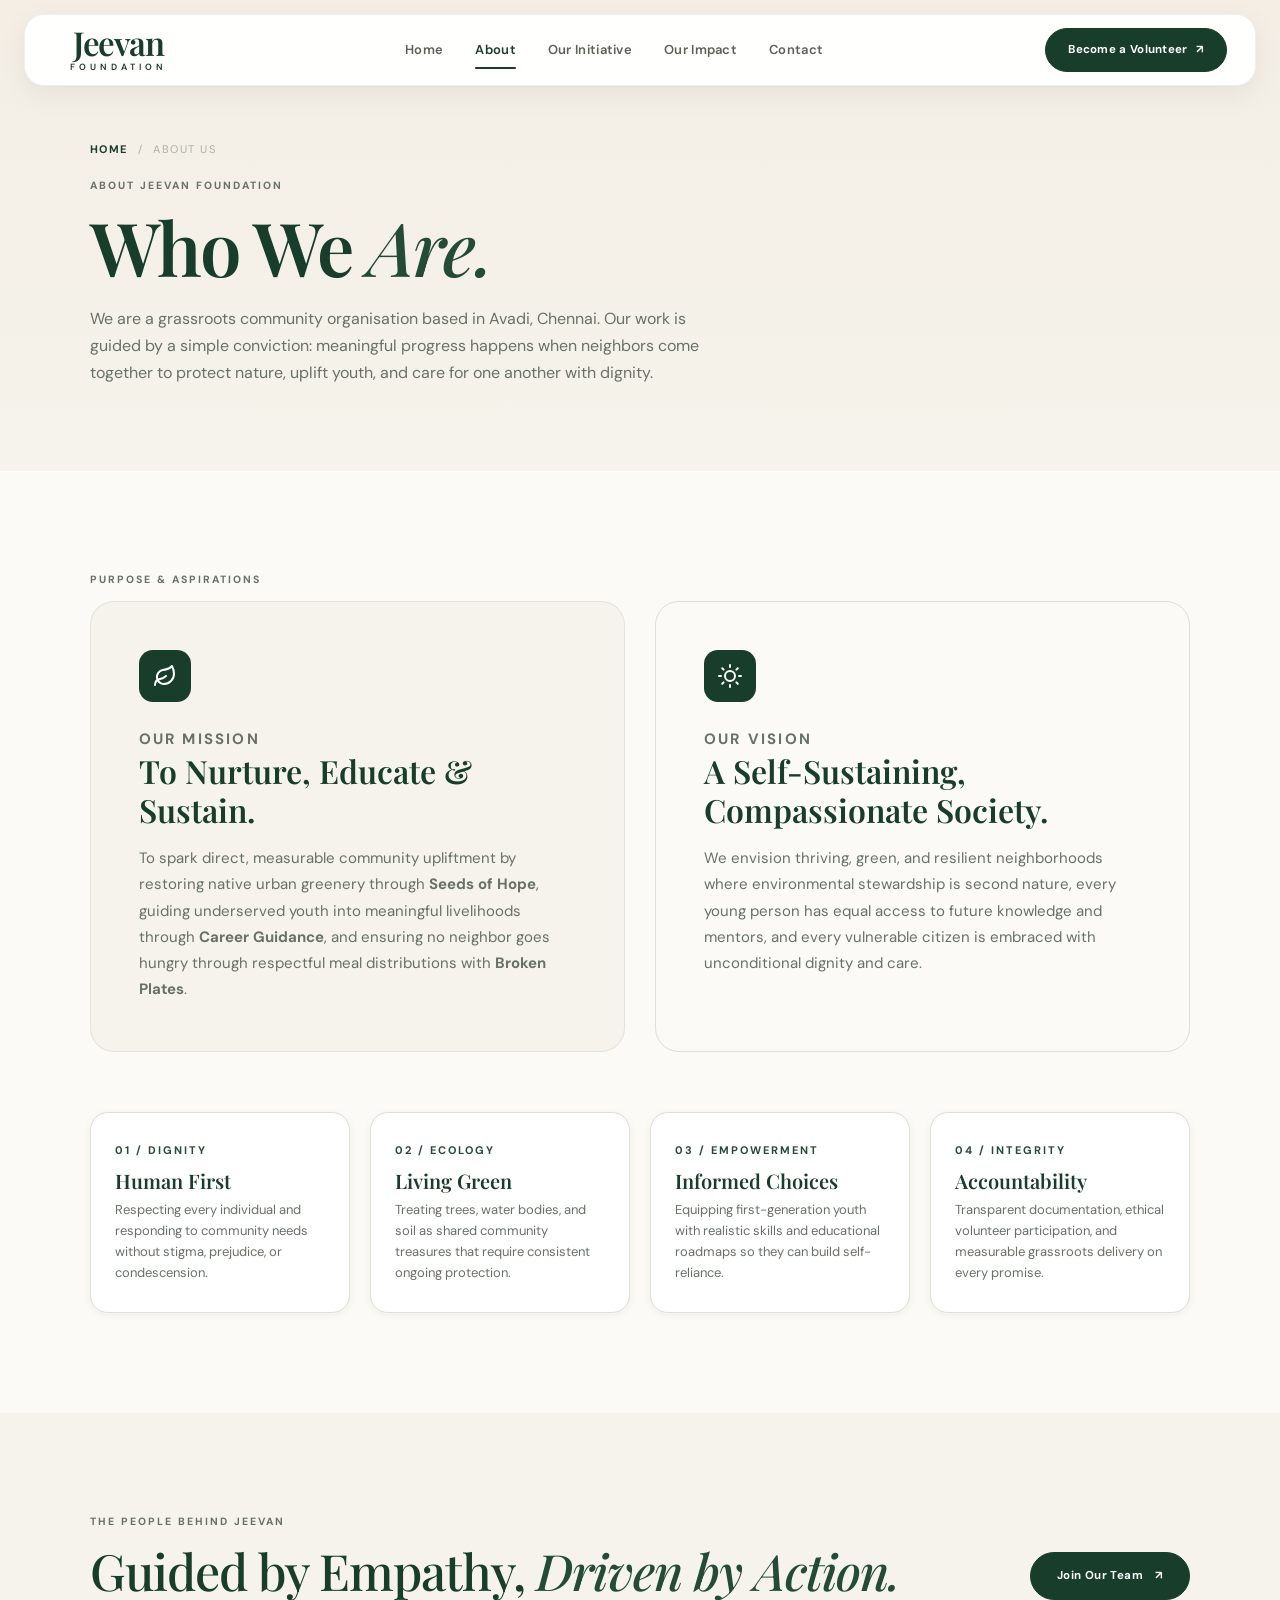
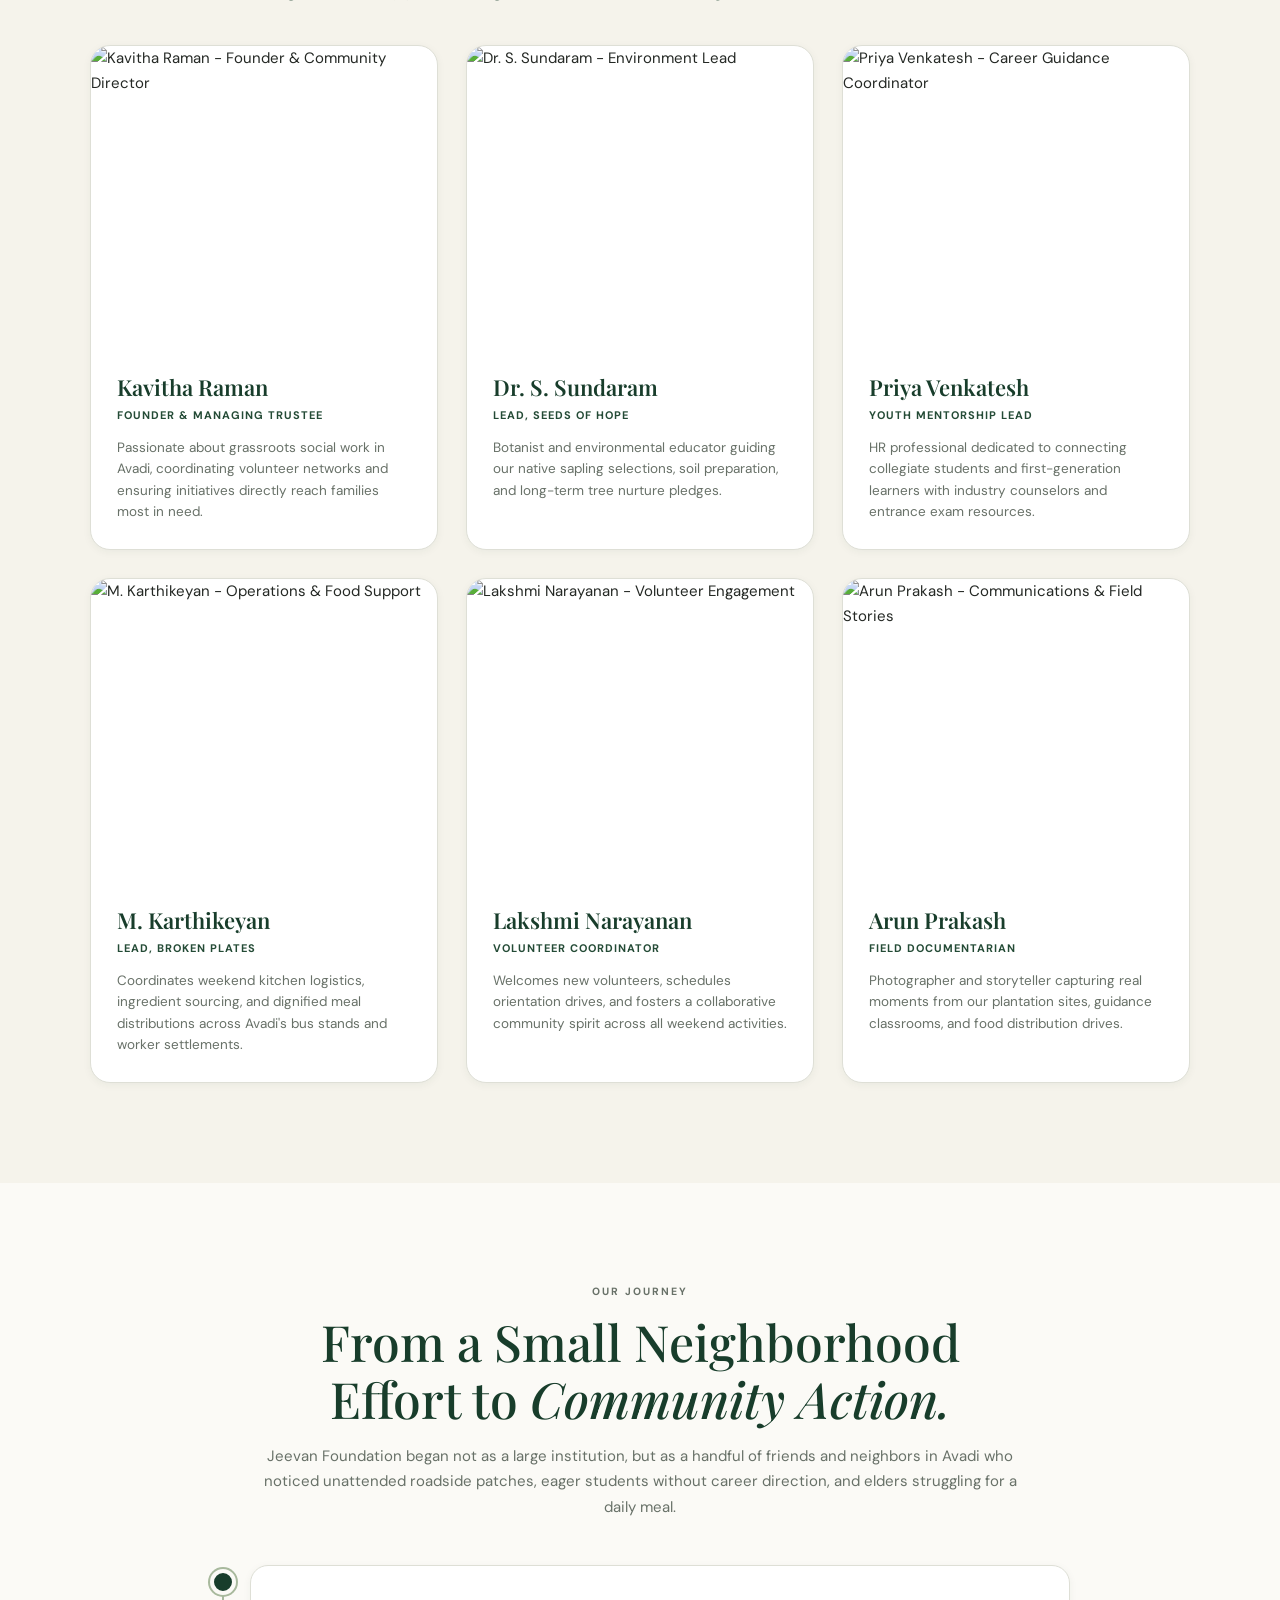
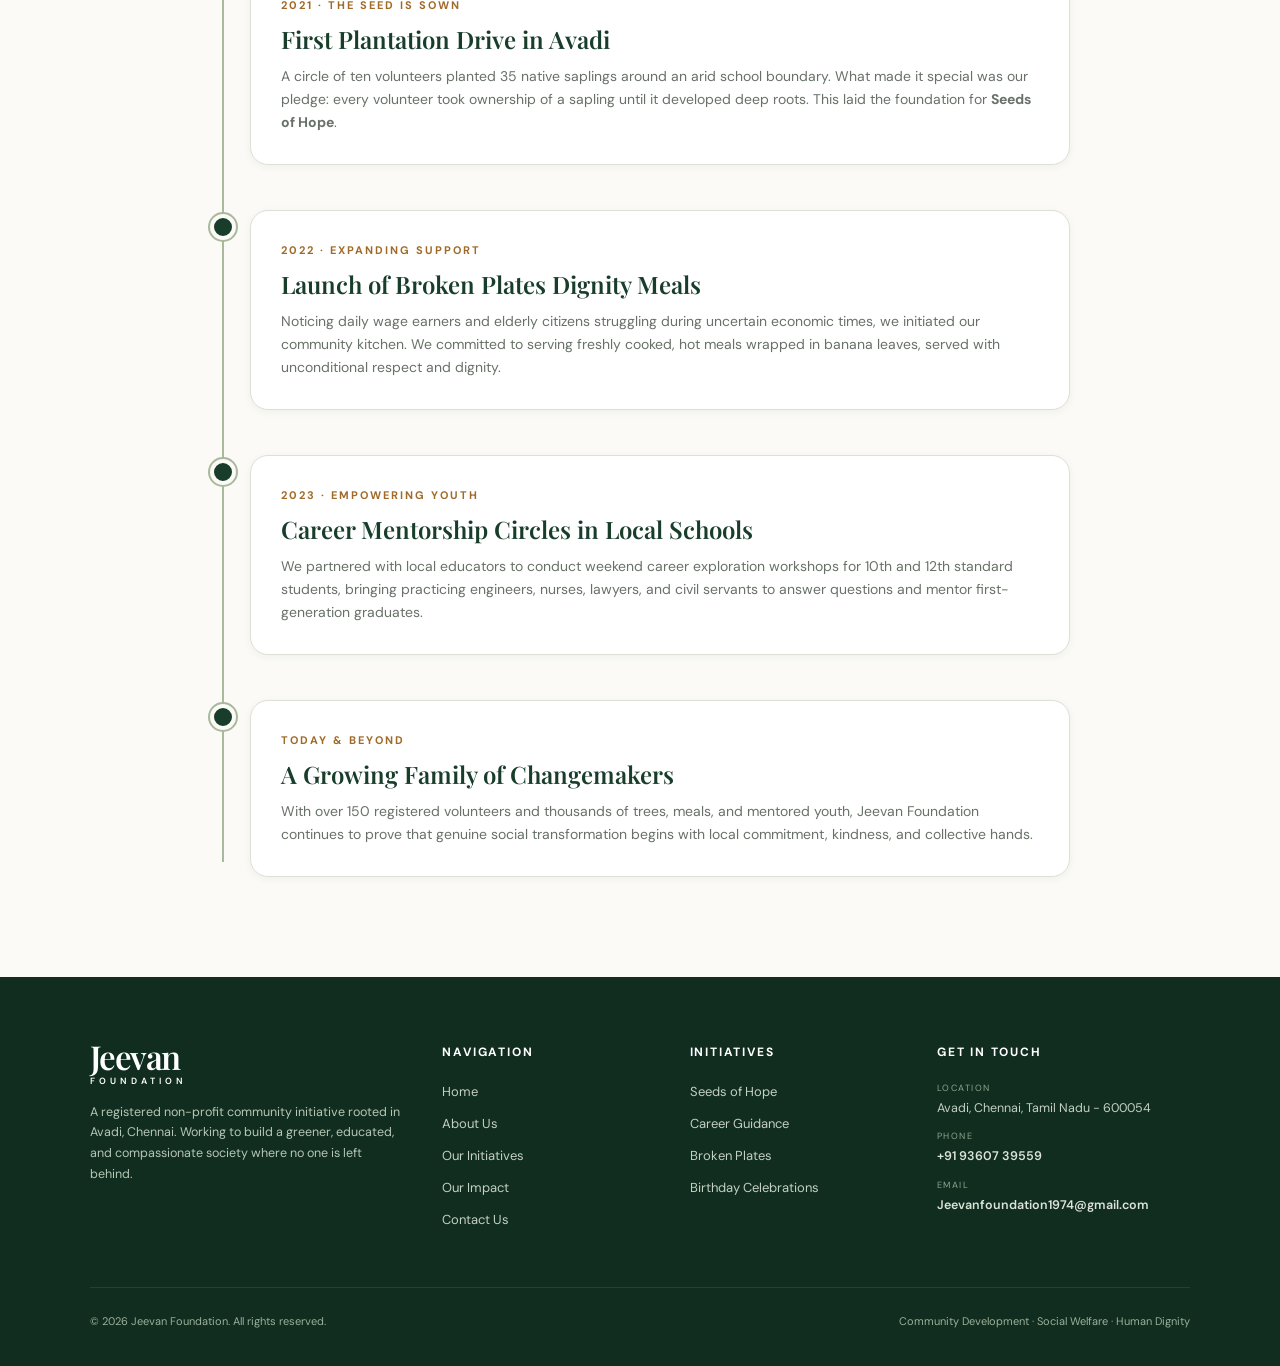
==== about.html @ bab0abaf "Initial COmmit" ====
<!DOCTYPE html>
<html lang="en">
<head>
  <meta charset="UTF-8">
  <meta name="viewport" content="width=device-width, initial-scale=1.0">
  <meta name="description" content="Learn about Jeevan Foundation's mission, team, and story of grassroots community service in Avadi, Chennai.">
  <title>Who We Are | About Jeevan Foundation</title>
  <link rel="preconnect" href="https://fonts.googleapis.com">
  <link rel="preconnect" href="https://fonts.gstatic.com" crossorigin>
  <link href="https://fonts.googleapis.com/css2?family=DM+Sans:wght@400;500;600;700&family=Playfair+Display:ital,wght@0,500;0,600;0,700;1,500;1,600&display=swap" rel="stylesheet">
  <link rel="stylesheet" href="./src/css/styles.css">
</head>
<body>

<!-- Global Floating Header -->
<header class="site-header">
  <a class="brand" href="index.html" aria-label="Jeevan Foundation home">
    <span class="brand-name">Jeevan</span>
    <span class="brand-sub">FOUNDATION</span>
  </a>
  <button class="menu-toggle" aria-label="Toggle navigation" aria-expanded="false">
    <svg class="hamburger-icon" width="22" height="22" viewBox="0 0 24 24" fill="none" stroke="currentColor" stroke-width="2" stroke-linecap="round" stroke-linejoin="round"><line x1="3" y1="12" x2="21" y2="12"></line><line x1="3" y1="6" x2="21" y2="6"></line><line x1="3" y1="18" x2="21" y2="18"></line></svg>
    <svg class="close-icon" width="22" height="22" viewBox="0 0 24 24" fill="none" stroke="currentColor" stroke-width="2" stroke-linecap="round" stroke-linejoin="round"><line x1="18" y1="6" x2="6" y2="18"></line><line x1="6" y1="6" x2="18" y2="18"></line></svg>
  </button>
  <nav class="main-nav">
    <a href="index.html">Home</a>
    <a class="active" href="about.html">About</a>
    <a href="service.html">Our Initiative</a>
    <a href="blog.html">Our Impact</a>
    <a href="contact.html">Contact</a>
  </nav>
  <a class="header-volunteer-btn" href="contact.html#volunteer">Become a Volunteer <span>↗</span></a>
</header>

<main>
  <!-- Section 1: Hero -->
  <section class="page-hero">
    <div class="page-hero-inner">
      <nav class="breadcrumbs" aria-label="Breadcrumb">
        <a href="index.html">Home</a>
        <span>/</span>
        <span>About Us</span>
      </nav>
      <div class="section-kicker">ABOUT JEEVAN FOUNDATION</div>
      <h1>Who We <em>Are.</em></h1>
      <p class="page-hero-copy">We are a grassroots community organisation based in Avadi, Chennai. Our work is guided by a simple conviction: meaningful progress happens when neighbors come together to protect nature, uplift youth, and care for one another with dignity.</p>
    </div>
  </section>

  <!-- Section 2: Mission and Vision -->
  <section class="section-wrap">
    <div class="section-kicker">PURPOSE &amp; ASPIRATIONS</div>
    <div class="mission-vision-grid">
      <!-- Mission -->
      <div class="mission-card">
        <div class="icon-mark">
          <svg width="24" height="24" viewBox="0 0 24 24" fill="none" stroke="currentColor" stroke-width="2" stroke-linecap="round" stroke-linejoin="round"><path d="M11 20A7 7 0 0 1 9.8 6.1C15.5 5 17 4.48 19 2c1 2 2 4.18 2 8 0 5.5-4.78 10-10 10Z"></path><path d="M2 21c0-3 1.85-5.36 5.08-6C9.5 14.52 12 13 13 12"></path></svg>
        </div>
        <p class="eyebrow">OUR MISSION</p>
        <h3>To Nurture, Educate &amp; Sustain.</h3>
        <p>To spark direct, measurable community upliftment by restoring native urban greenery through <strong>Seeds of Hope</strong>, guiding underserved youth into meaningful livelihoods through <strong>Career Guidance</strong>, and ensuring no neighbor goes hungry through respectful meal distributions with <strong>Broken Plates</strong>.</p>
      </div>

      <!-- Vision -->
      <div class="mission-card vision">
        <div class="icon-mark">
          <svg width="24" height="24" viewBox="0 0 24 24" fill="none" stroke="currentColor" stroke-width="2" stroke-linecap="round" stroke-linejoin="round"><circle cx="12" cy="12" r="5"></circle><line x1="12" y1="1" x2="12" y2="3"></line><line x1="12" y1="21" x2="12" y2="23"></line><line x1="4.22" y1="4.22" x2="5.64" y2="5.64"></line><line x1="18.36" y1="18.36" x2="19.78" y2="19.78"></line><line x1="1" y1="12" x2="3" y2="12"></line><line x1="21" y1="12" x2="23" y2="12"></line><line x1="4.22" y1="19.78" x2="5.64" y2="18.36"></line><line x1="18.36" y1="5.64" x2="19.78" y2="4.22"></line></svg>
        </div>
        <p class="eyebrow">OUR VISION</p>
        <h3>A Self-Sustaining, Compassionate Society.</h3>
        <p>We envision thriving, green, and resilient neighborhoods where environmental stewardship is second nature, every young person has equal access to future knowledge and mentors, and every vulnerable citizen is embraced with unconditional dignity and care.</p>
      </div>
    </div>

    <!-- Core Values -->
    <div class="values-strip">
      <div class="value-item">
        <span class="num">01 / DIGNITY</span>
        <h4>Human First</h4>
        <p>Respecting every individual and responding to community needs without stigma, prejudice, or condescension.</p>
      </div>
      <div class="value-item">
        <span class="num">02 / ECOLOGY</span>
        <h4>Living Green</h4>
        <p>Treating trees, water bodies, and soil as shared community treasures that require consistent ongoing protection.</p>
      </div>
      <div class="value-item">
        <span class="num">03 / EMPOWERMENT</span>
        <h4>Informed Choices</h4>
        <p>Equipping first-generation youth with realistic skills and educational roadmaps so they can build self-reliance.</p>
      </div>
      <div class="value-item">
        <span class="num">04 / INTEGRITY</span>
        <h4>Accountability</h4>
        <p>Transparent documentation, ethical volunteer participation, and measurable grassroots delivery on every promise.</p>
      </div>
    </div>
  </section>

  <!-- Section 3: Our Team -->
  <section class="section-wrap section-tint" id="team">
    <div class="section-heading">
      <div>
        <div class="section-kicker">THE PEOPLE BEHIND JEEVAN</div>
        <h2>Guided by Empathy, <em>Driven by Action.</em></h2>
      </div>
      <a class="button button-dark button-pill" href="contact.html#volunteer">Join Our Team <span>↗</span></a>
    </div>

    <div class="team-grid">
      <!-- Member 1 -->
      <article class="team-card">
        <img src="https://images.unsplash.com/photo-1534528741775-53994a69daeb?auto=format&fit=crop&w=800&q=85" alt="Kavitha Raman - Founder & Community Director">
        <div class="team-card-info">
          <h3>Kavitha Raman</h3>
          <span class="role">Founder &amp; Managing Trustee</span>
          <p>Passionate about grassroots social work in Avadi, coordinating volunteer networks and ensuring initiatives directly reach families most in need.</p>
        </div>
      </article>

      <!-- Member 2 -->
      <article class="team-card">
        <img src="https://images.unsplash.com/photo-1507003211169-0a1dd7228f2d?auto=format&fit=crop&w=800&q=85" alt="Dr. S. Sundaram - Environment Lead">
        <div class="team-card-info">
          <h3>Dr. S. Sundaram</h3>
          <span class="role">Lead, Seeds of Hope</span>
          <p>Botanist and environmental educator guiding our native sapling selections, soil preparation, and long-term tree nurture pledges.</p>
        </div>
      </article>

      <!-- Member 3 -->
      <article class="team-card">
        <img src="https://images.unsplash.com/photo-1573496359142-b8d87734a5a2?auto=format&fit=crop&w=800&q=85" alt="Priya Venkatesh - Career Guidance Coordinator">
        <div class="team-card-info">
          <h3>Priya Venkatesh</h3>
          <span class="role">Youth Mentorship Lead</span>
          <p>HR professional dedicated to connecting collegiate students and first-generation learners with industry counselors and entrance exam resources.</p>
        </div>
      </article>

      <!-- Member 4 -->
      <article class="team-card">
        <img src="https://images.unsplash.com/photo-1500648767791-00dcc994a43e?auto=format&fit=crop&w=800&q=85" alt="M. Karthikeyan - Operations & Food Support">
        <div class="team-card-info">
          <h3>M. Karthikeyan</h3>
          <span class="role">Lead, Broken Plates</span>
          <p>Coordinates weekend kitchen logistics, ingredient sourcing, and dignified meal distributions across Avadi's bus stands and worker settlements.</p>
        </div>
      </article>

      <!-- Member 5 -->
      <article class="team-card">
        <img src="https://images.unsplash.com/photo-1580489944761-15a19d654956?auto=format&fit=crop&w=800&q=85" alt="Lakshmi Narayanan - Volunteer Engagement">
        <div class="team-card-info">
          <h3>Lakshmi Narayanan</h3>
          <span class="role">Volunteer Coordinator</span>
          <p>Welcomes new volunteers, schedules orientation drives, and fosters a collaborative community spirit across all weekend activities.</p>
        </div>
      </article>

      <!-- Member 6 -->
      <article class="team-card">
        <img src="https://images.unsplash.com/photo-1519085360753-af0119f7cbe7?auto=format&fit=crop&w=800&q=85" alt="Arun Prakash - Communications & Field Stories">
        <div class="team-card-info">
          <h3>Arun Prakash</h3>
          <span class="role">Field Documentarian</span>
          <p>Photographer and storyteller capturing real moments from our plantation sites, guidance classrooms, and food distribution drives.</p>
        </div>
      </article>
    </div>
  </section>

  <!-- Section 4: Our Stories & Journey -->
  <section class="section-wrap" id="journey">
    <div style="max-width: 780px; margin: 0 auto; text-align: center;">
      <div class="section-kicker">OUR JOURNEY</div>
      <h2 style="font: 500 clamp(34px, 4vw, 50px)/1.15 var(--serif); color: var(--forest); margin-bottom: 16px;">
        From a Small Neighborhood Effort to <em>Community Action.</em>
      </h2>
      <p style="color: var(--muted); font-size: 15px; line-height: 1.7;">
        Jeevan Foundation began not as a large institution, but as a handful of friends and neighbors in Avadi who noticed unattended roadside patches, eager students without career direction, and elders struggling for a daily meal.
      </p>
    </div>

    <div class="timeline-wrap">
      <!-- Milestone 1 -->
      <div class="timeline-item">
        <div class="timeline-dot"></div>
        <div class="timeline-content">
          <span class="timeline-year">2021 · THE SEED IS SOWN</span>
          <h3>First Plantation Drive in Avadi</h3>
          <p>A circle of ten volunteers planted 35 native saplings around an arid school boundary. What made it special was our pledge: every volunteer took ownership of a sapling until it developed deep roots. This laid the foundation for <strong>Seeds of Hope</strong>.</p>
        </div>
      </div>

      <!-- Milestone 2 -->
      <div class="timeline-item">
        <div class="timeline-dot"></div>
        <div class="timeline-content">
          <span class="timeline-year">2022 · EXPANDING SUPPORT</span>
          <h3>Launch of Broken Plates Dignity Meals</h3>
          <p>Noticing daily wage earners and elderly citizens struggling during uncertain economic times, we initiated our community kitchen. We committed to serving freshly cooked, hot meals wrapped in banana leaves, served with unconditional respect and dignity.</p>
        </div>
      </div>

      <!-- Milestone 3 -->
      <div class="timeline-item">
        <div class="timeline-dot"></div>
        <div class="timeline-content">
          <span class="timeline-year">2023 · EMPOWERING YOUTH</span>
          <h3>Career Mentorship Circles in Local Schools</h3>
          <p>We partnered with local educators to conduct weekend career exploration workshops for 10th and 12th standard students, bringing practicing engineers, nurses, lawyers, and civil servants to answer questions and mentor first-generation graduates.</p>
        </div>
      </div>

      <!-- Milestone 4 -->
      <div class="timeline-item">
        <div class="timeline-dot"></div>
        <div class="timeline-content">
          <span class="timeline-year">TODAY &amp; BEYOND</span>
          <h3>A Growing Family of Changemakers</h3>
          <p>With over 150 registered volunteers and thousands of trees, meals, and mentored youth, Jeevan Foundation continues to prove that genuine social transformation begins with local commitment, kindness, and collective hands.</p>
        </div>
      </div>
    </div>
  </section>
</main>

<!-- Global Footer -->
<footer class="site-footer">
  <div>
    <a class="brand brand-footer" href="index.html">
      <span class="brand-name">Jeevan</span>
      <span class="brand-sub">FOUNDATION</span>
    </a>
    <p>A registered non-profit community initiative rooted in Avadi, Chennai. Working to build a greener, educated, and compassionate society where no one is left behind.</p>
  </div>
  <div class="footer-col">
    <h4>Navigation</h4>
    <div class="footer-col-links">
      <a href="index.html">Home</a>
      <a href="about.html">About Us</a>
      <a href="service.html">Our Initiatives</a>
      <a href="blog.html">Our Impact</a>
      <a href="contact.html">Contact Us</a>
    </div>
  </div>
  <div class="footer-col">
    <h4>Initiatives</h4>
    <div class="footer-col-links">
      <a href="service.html#seeds">Seeds of Hope</a>
      <a href="service.html#career">Career Guidance</a>
      <a href="service.html#broken-plates">Broken Plates</a>
      <a href="index.html#birthdays">Birthday Celebrations</a>
    </div>
  </div>
  <div class="footer-col">
    <h4>Get in Touch</h4>
    <div class="footer-contact-item">
      <span>Location</span>
      <div>Avadi, Chennai, Tamil Nadu - 600054</div>
    </div>
    <div class="footer-contact-item">
      <span>Phone</span>
      <a href="tel:+919360739559">+91 93607 39559</a>
    </div>
    <div class="footer-contact-item">
      <span>Email</span>
      <a href="mailto:Jeevanfoundation1974@gmail.com">Jeevanfoundation1974@gmail.com</a>
    </div>
  </div>
  <small>
    <span>© <span data-year></span> Jeevan Foundation. All rights reserved.</span>
    <span>Community Development · Social Welfare · Human Dignity</span>
  </small>
</footer>

<script src="./src/js/main.js"></script>
</body>
</html>
---- src/css/styles.css ----
@import url('https://fonts.googleapis.com/css2?family=Caveat:wght@600;700&family=DM+Sans:wght@400;500;600;700&family=Playfair+Display:ital,wght@0,500;0,600;0,700;1,500;1,600&family=Oswald:wght@600;700&display=swap');

/* ==========================================================================
   01. DESIGN TOKENS & SYSTEM VARIABLES
   ========================================================================== */
:root {
  --forest: #183d2b;
  --forest2: #244b36;
  --sage: #a8b99d;
  --cream: #f5f3eb;
  --paper: #fbfaf6;
  --ink: #242824;
  --muted: #687168;
  --line: #dedfd6;
  --accent-gold: #c99352;
  --accent-gold-bg: rgba(201, 147, 82, 0.12);
  --white: #ffffff;
  --serif: 'Playfair Display', Georgia, serif;
  --sans: 'DM Sans', Arial, sans-serif;
  --shadow-sm: 0 2px 8px rgba(24, 61, 43, 0.05);
  --shadow-md: 0 8px 30px rgba(18, 38, 26, 0.06);
  --shadow-lg: 0 16px 40px rgba(18, 38, 26, 0.1);
}

/* ==========================================================================
   02. BASE RESETS & GLOBAL STYLES
   ========================================================================== */
* { box-sizing: border-box; margin: 0; padding: 0; }
html {
  scroll-behavior: smooth;
  scroll-padding-top: 100px;
}
body {
  background: var(--paper);
  color: var(--ink);
  font-family: var(--sans);
  font-size: 15px;
  line-height: 1.7;
  overflow-x: hidden;
}
a { color: inherit; text-decoration: none; }
img { display: block; width: 100%; object-fit: cover; }
button { font: inherit; }

/* ==========================================================================
   03. GLOBAL FLOATING NAVIGATION
   ========================================================================== */
.site-header {
  height: 72px;
  padding: 0 28px;
  display: flex;
  align-items: center;
  justify-content: space-between;
  background: rgba(255, 255, 255, 0.96);
  backdrop-filter: blur(12px);
  -webkit-backdrop-filter: blur(12px);
  position: sticky;
  top: 14px;
  z-index: 50;
  max-width: 1240px;
  width: calc(100% - 48px);
  margin: 14px auto -86px;
  border-radius: 20px;
  border: 1px solid rgba(24, 61, 43, 0.08);
  box-shadow: 0 8px 30px rgba(18, 38, 26, 0.06), 0 1px 3px rgba(0, 0, 0, 0.03);
  transition: transform 0.25s ease, box-shadow 0.25s ease, background 0.25s ease;
}
.site-header.scrolled {
  background: rgba(255, 255, 255, 0.98);
  box-shadow: 0 12px 36px rgba(18, 38, 26, 0.1), 0 2px 6px rgba(0, 0, 0, 0.04);
}
.brand {
  display: flex;
  flex-direction: column;
  align-items: center;
  line-height: 1;
  color: var(--forest);
  min-width: 130px;
}
.brand-name {
  font: 600 33px/0.9 var(--serif);
  letter-spacing: -1.5px;
}
.brand-sub {
  font-size: 9px;
  letter-spacing: 4px;
  margin-top: 5px;
  font-weight: 600;
}
.main-nav {
  display: flex;
  gap: 32px;
  align-items: center;
}
.main-nav a {
  font-size: 13px;
  font-weight: 600;
  letter-spacing: 0.3px;
  color: #586358;
  position: relative;
  padding: 8px 0;
  transition: color 0.2s;
}
.main-nav a:hover,
.main-nav a.active {
  color: var(--forest);
}
.main-nav a.active:after {
  content: "";
  height: 2px;
  background: var(--forest);
  position: absolute;
  bottom: 0;
  left: 0;
  right: 0;
  border-radius: 2px;
}
.header-volunteer-btn {
  background: var(--forest);
  color: white;
  border-radius: 999px;
  padding: 11px 22px;
  border: 1px solid var(--forest);
  font-size: 11.5px;
  font-weight: 700;
  letter-spacing: 0.3px;
  transition: 0.2s;
  display: inline-flex;
  align-items: center;
  gap: 8px;
  white-space: nowrap;
}
.header-volunteer-btn:hover {
  background: var(--forest2);
  transform: translateY(-2px);
  color: white;
}
.menu-toggle {
  display: none;
  background: none;
  border: 0;
  color: var(--forest);
  cursor: pointer;
  padding: 6px;
  line-height: 0;
}
.menu-toggle svg {
  width: 22px;
  height: 22px;
  display: block;
}
.menu-toggle .close-icon { display: none; }
.site-header.menu-open .menu-toggle .hamburger-icon { display: none; }
.site-header.menu-open .menu-toggle .close-icon { display: block; }
.icon-inline {
  display: inline-flex;
  align-items: center;
  vertical-align: -2px;
  margin-right: 6px;
  flex-shrink: 0;
}

/* ==========================================================================
   04. BUTTONS & REUSABLE UI ELEMENTS
   ========================================================================== */
.button {
  display: inline-flex;
  align-items: center;
  gap: 16px;
  padding: 14px 24px;
  font-size: 11.5px;
  font-weight: 700;
  letter-spacing: 0.4px;
  transition: 0.2s;
  border-radius: 6px;
  cursor: pointer;
}
.button-pill {
  border-radius: 999px;
  padding: 13px 26px;
  gap: 12px;
}
.button-dark {
  background: var(--forest);
  color: white;
  border: 1.5px solid var(--forest);
}
.button-dark:hover {
  background: var(--forest2);
  border-color: var(--forest2);
  transform: translateY(-2px);
  color: white;
}
.button-light {
  background: var(--cream);
  color: var(--forest);
  border: 1.5px solid var(--cream);
}
.button-light:hover {
  background: white;
  transform: translateY(-2px);
}
.button-outline {
  background: transparent;
  color: var(--forest);
  border: 1.5px solid var(--forest);
}
.button-outline:hover {
  background: var(--forest);
  color: white;
  transform: translateY(-2px);
}
.button-outline-light {
  background: transparent;
  color: white;
  border: 1.5px solid rgba(255, 255, 255, 0.6);
}
.button-outline-light:hover {
  background: white;
  color: var(--forest);
  transform: translateY(-2px);
}
.text-link {
  display: inline-flex;
  align-items: center;
  gap: 6px;
  font-size: 11.5px;
  font-weight: 700;
  color: var(--forest);
  border-bottom: 1.5px solid var(--sage);
  padding-bottom: 4px;
  margin-top: 15px;
  transition: 0.2s;
}
.text-link:hover {
  border-color: var(--forest);
  gap: 9px;
}
.eyebrow {
  font-size: 10px;
  letter-spacing: 2.2px;
  font-weight: 700;
  color: var(--forest2);
  margin: 0 0 16px;
  text-transform: uppercase;
}
.eyebrow.light { color: #d2dfcf; }
.section-kicker {
  font-size: 10.5px;
  letter-spacing: 2px;
  color: var(--muted);
  font-weight: 700;
  text-transform: uppercase;
  margin-bottom: 12px;
}

/* Common Section Wrappers */
.section-wrap {
  padding: 100px 7%;
}
.section-tint {
  background: var(--cream);
}
.section-heading {
  display: flex;
  justify-content: space-between;
  align-items: flex-end;
  margin-bottom: 45px;
  gap: 20px;
}
.section-heading h2 {
  font: 500 clamp(34px, 4vw, 50px) / 1.15 var(--serif);
  letter-spacing: -1px;
  color: var(--forest);
  margin: 0;
}
.section-heading h2 em {
  color: var(--forest2);
  font-weight: 500;
}
.breadcrumbs {
  display: flex;
  align-items: center;
  gap: 10px;
  font-size: 11px;
  letter-spacing: 1.5px;
  text-transform: uppercase;
  color: var(--muted);
  margin-bottom: 18px;
}
.breadcrumbs a {
  color: var(--forest);
  font-weight: 700;
}
.breadcrumbs a:hover {
  text-decoration: underline;
}
.breadcrumbs span { opacity: 0.5; }

/* ==========================================================================
   05. HERO SECTION (HOME & INTERIOR PAGES)
   ========================================================================== */
.hero {
  position: relative;
  background: url('../../assets/images/hero-bg.jpeg') center top / cover no-repeat, #efe8e0;
  overflow: hidden;
  display: flex;
  flex-direction: column;
  justify-content: space-between;
  padding-top: 125px;
  min-height: 85vh;
}
.hero-inner {
  width: 100%;
  max-width: 1140px;
  margin: 0 auto;
  padding: 0 5%;
  display: flex;
  flex-direction: column;
  align-items: center;
  text-align: center;
  position: relative;
  z-index: 2;
}
.hero-header {
  max-width: 880px;
  margin: 0 auto 10px;
}
.hero-title {
  font: 600 clamp(36px, 5vw, 64px) / 1.14 var(--serif);
  letter-spacing: -1.2px;
  color: var(--forest);
  margin: 0 0 18px;
}
.hero-subtitle {
  font-size: clamp(15px, 1.35vw, 17.5px);
  line-height: 1.65;
  color: #3b443c;
  max-width: 660px;
  margin: 0 auto 28px;
}
.hero-actions {
  display: flex;
  align-items: center;
  justify-content: center;
  gap: 14px;
  margin-bottom: 28px;
  flex-wrap: wrap;
}
.hero-visual {
  width: 100%;
  max-width: 1040px;
  margin: 0 auto;
  display: flex;
  justify-content: center;
  line-height: 0;
}
.hero-people-img {
  width: 100%;
  max-width: 1040px;
  height: auto;
  display: block;
  object-fit: contain;
  object-position: bottom center;
}
.hero-band {
  background: var(--forest);
  color: #dbe4d8;
  width: 100%;
  padding: 16px 5%;
  position: relative;
  z-index: 3;
  display: flex;
  justify-content: center;
  align-items: center;
}
.hero-band-content {
  font-size: 11px;
  font-weight: 600;
  letter-spacing: 2px;
  text-transform: uppercase;
  display: flex;
  align-items: center;
  justify-content: center;
  gap: 14px;
  flex-wrap: wrap;
  color: #d5e2d2;
}
.hero-band-dot {
  color: var(--sage);
  font-size: 12px;
}

/* Interior Page Hero */
.page-hero {
  padding: 140px 7% 85px;
  background: linear-gradient(180deg, #f4eee5 0%, var(--cream) 100%);
  position: relative;
}
.page-hero-inner {
  max-width: 900px;
}
.page-hero h1 {
  color: var(--forest);
  font: 600 clamp(44px, 5.8vw, 76px) / 1.08 var(--serif);
  letter-spacing: -1.8px;
  margin: 0 0 18px;
}
.page-hero h1 em {
  font-weight: 500;
  color: var(--forest2);
}
.page-hero-copy {
  max-width: 640px;
  color: var(--muted);
  font-size: 16px;
  line-height: 1.7;
}

/* Service Page Full-Screen Video Hero */
.service-video-hero {
  position: relative;
  width: 100%;
  min-height: 100vh;
  height: 100vh;
  display: flex;
  flex-direction: column;
  justify-content: flex-end;
  padding: 130px 7% 70px;
  overflow: hidden;
  background: #04100a;
  color: white;
  box-sizing: border-box;
}
.service-hero-video-container {
  position: absolute;
  inset: 0;
  width: 100%;
  height: 100%;
  overflow: hidden;
  z-index: 1;
  background: #04100a;
}

/* Native <video> element: covers entire hero like object-fit: cover */
.hero-fullscreen-video {
  position: absolute;
  inset: 0;
  width: 100%;
  height: 100%;
  object-fit: cover;
  object-position: center center;
  display: block;
  pointer-events: none;
  /* Remove any browser control chrome */
  -webkit-media-controls: none;
}

/* Gradient overlay — denser bottom for text contrast, lighter mid to show video */
.video-overlay {
  position: absolute;
  inset: 0;
  background:
    linear-gradient(to bottom,
      rgba(4, 16, 10, 0.55) 0%,
      rgba(4, 16, 10, 0.08) 30%,
      rgba(4, 16, 10, 0.08) 50%,
      rgba(4, 16, 10, 0.72) 72%,
      rgba(4, 16, 10, 0.95) 100%
    );
  pointer-events: none;
  z-index: 2;
  transition: opacity 0.4s ease;
}

/* Hero text content — sits above the overlay */
.service-hero-content {
  position: relative;
  z-index: 3;
  max-width: 820px;
  pointer-events: auto;
  transition: opacity 0.35s ease, transform 0.35s ease;
  /* Frosted backdrop behind the text block to guarantee contrast */
  /* padding: 28px 32px 32px;
  border-radius: 20px;
  background: rgba(4, 16, 10, 0.42);
  backdrop-filter: blur(14px) saturate(1.2);
  -webkit-backdrop-filter: blur(14px) saturate(1.2);
  border: 1px solid rgba(255, 255, 255, 0.07); */
}
.breadcrumbs-light {
  display: flex;
  align-items: center;
  gap: 6px;
  font-size: 11px;
  letter-spacing: 0.5px;
  color: rgba(255, 255, 255, 0.78);
  margin-bottom: 10px;
}
.breadcrumbs-light a {
  color: #a3d9b8;
  font-weight: 600;
  transition: color 0.2s;
}
.breadcrumbs-light a:hover {
  color: #c8f0d8;
  text-decoration: underline;
}
.breadcrumbs-light span {
  color: rgba(255, 255, 255, 0.4);
}
.kicker-light {
  color: #7ecfa0;
  font-size: 10.5px;
  font-weight: 700;
  letter-spacing: 2.2px;
  text-transform: uppercase;
  margin-bottom: 10px;
}
.service-hero-title {
  color: #ffffff;
  font: 600 clamp(40px, 5.6vw, 74px) / 1.06 var(--serif);
  letter-spacing: -1.6px;
  margin: 0 0 14px;
  text-shadow: 0 2px 24px rgba(0, 0, 0, 0.7), 0 1px 4px rgba(0, 0, 0, 0.5);
}
.service-hero-title em {
  font-style: italic;
  font-weight: 400;
  color: #9eedb8;
  text-shadow: 0 2px 20px rgba(0, 0, 0, 0.6);
}
.service-hero-copy {
  max-width: 640px;
  color: rgba(230, 245, 236, 0.92);
  font-size: 15.5px;
  line-height: 1.72;
  margin: 0 0 24px;
  text-shadow: 0 1px 8px rgba(0, 0, 0, 0.5);
}
.service-hero-actions {
  display: flex;
  align-items: center;
  gap: 12px;
  flex-wrap: wrap;
}
.hero-scroll-prompt {
  position: absolute;
  bottom: 28px;
  right: 7%;
  z-index: 3;
  display: inline-flex;
  align-items: center;
  gap: 8px;
  color: #b6dbc8;
  font-size: 10.5px;
  letter-spacing: 1.8px;
  text-transform: uppercase;
  font-weight: 700;
  text-decoration: none;
  transition: color 0.2s, transform 0.2s, border-color 0.2s;
  background: rgba(4, 16, 10, 0.5);
  padding: 9px 16px;
  border-radius: 999px;
  border: 1px solid rgba(255, 255, 255, 0.18);
  backdrop-filter: blur(10px);
  -webkit-backdrop-filter: blur(10px);
}
.hero-scroll-prompt:hover {
  color: #ffffff;
  border-color: rgba(255, 255, 255, 0.4);
  transform: translateY(2px);
}
.hero-scroll-prompt svg {
  animation: promptBounce 2s infinite ease-in-out;
  flex-shrink: 0;
}
@keyframes promptBounce {
  0%, 100% { transform: translateY(0); }
  50% { transform: translateY(4px); }
}

/* Cinema Mode — fade text, let video breathe */
.service-video-hero.cinema-mode .video-overlay {
  opacity: 0.12;
}
.service-video-hero.cinema-mode .service-hero-content {
  opacity: 0.08;
  pointer-events: none;
}
.service-video-hero.cinema-mode .service-hero-content:hover,
.service-video-hero.cinema-mode .service-hero-content:focus-within {
  opacity: 1;
  pointer-events: auto;
}
.service-video-hero.cinema-mode .hero-scroll-prompt {
  opacity: 0.25;
}
.service-video-hero.cinema-mode .hero-scroll-prompt:hover {
  opacity: 1;
}

/* Native browser fullscreen */
.service-hero-video-container:fullscreen,
.service-hero-video-container:-webkit-full-screen {
  width: 100vw;
  height: 100vh;
  background: #000;
}
.service-hero-video-container:fullscreen .video-overlay,
.service-hero-video-container:-webkit-full-screen .video-overlay {
  display: none;
}

/* ==========================================================================
   06. OUR CAUSES & INITIATIVE CARDS (HOME & SERVICE)
   ========================================================================== */
.initiative-grid {
  display: grid;
  grid-template-columns: repeat(3, 1fr);
  gap: 26px;
}
.initiative-card {
  background: var(--paper);
  border-radius: 18px;
  overflow: hidden;
  border: 1px solid var(--line);
  box-shadow: var(--shadow-sm);
  transition: transform 0.3s ease, box-shadow 0.3s ease;
  display: flex;
  flex-direction: column;
}
.initiative-card:hover {
  transform: translateY(-5px);
  box-shadow: var(--shadow-md);
}
.initiative-card-img-wrap {
  position: relative;
  height: 250px;
  overflow: hidden;
}
.initiative-card-img-wrap img {
  height: 100%;
  transition: transform 0.5s ease;
}
.initiative-card:hover .initiative-card-img-wrap img {
  transform: scale(1.05);
}
.card-number {
  position: absolute;
  top: 15px;
  left: 15px;
  background: var(--forest);
  color: white;
  padding: 6px 10px;
  font-size: 10px;
  font-weight: 700;
  border-radius: 6px;
  letter-spacing: 1px;
}
.card-body {
  padding: 28px;
  display: flex;
  flex-direction: column;
  flex-grow: 1;
}
.card-body .eyebrow {
  margin-bottom: 10px;
}
.card-body h3 {
  font: 600 24px var(--serif);
  color: var(--forest);
  margin: 0 0 12px;
}
.card-body p:not(.eyebrow) {
  font-size: 13.5px;
  color: var(--muted);
  line-height: 1.65;
  margin: 0 0 20px;
  flex-grow: 1;
}

/* ==========================================================================
   07. BIRTHDAY WISHES — COMPLETE EDITORIAL 50/50 SPLIT REDESIGN
   ========================================================================== */

/* ── Section Container: Continuous Warm Cream #F8F3E9, 50% / 50% split ── */
.bday-split-section {
  position: relative;
  width: 100%;
  min-height: 680px;
  background: #F8F3E9; /* Continuous warm cream across both columns */
  display: grid;
  grid-template-columns: 32% 68%;
  overflow: hidden;
  align-items: stretch;
  border-top: 1px solid rgba(23, 61, 45, 0.06);
  border-bottom: 1px solid rgba(23, 61, 45, 0.06);
}

/* ══════════════════════════════════════════════════════
   LEFT HALF (50%) — Anchored Half-Visible Circular Collage
══════════════════════════════════════════════════════ */
.bday-left-col {
  position: relative;
  width: 100%;
  height: 100%;
  min-height: 100%;
  display: flex;
  align-items: center;
  overflow: hidden; /* Clips the left half at viewport/section boundary */
}

/* The 700px circle is anchored to the extreme left edge: -50% of its diameter */
.bday-half-circle-wrap {
  position: absolute;
  left: -350px; /* ~50% outside the viewport edge */
  top: 50%;
  transform: translateY(-50%);
  width: 700px;
  height: 700px;
  flex-shrink: 0;
  pointer-events: none;
}

.bday-circle-disc {
  position: relative;
  width: 100%;
  height: 100%;
  border-radius: 50%;
  overflow: hidden;
  background: #173D2D;
  box-shadow:
    0 0 0 2px rgba(214, 165, 74, 0.4),
    0 24px 60px rgba(23, 61, 45, 0.16);
  pointer-events: auto;
}

/* Concentric outer gold ring around collage */
.bday-outer-gold-ring {
  position: absolute;
  inset: -16px;
  border-radius: 50%;
  border: 1.5px dashed rgba(214, 165, 74, 0.35);
  pointer-events: none;
}

/* Collage photographic segments */
.bday-disc-segment {
  position: absolute;
  overflow: hidden;
}
.bday-disc-segment img {
  width: 100%;
  height: 100%;
  object-fit: cover;
  display: block;
  /* Authentic black-and-white community photographs */
  filter: grayscale(100%) contrast(1.18) brightness(0.85);
  transition: filter 0.5s ease, transform 0.5s ease;
}
.bday-circle-disc:hover .bday-disc-segment img {
  filter: grayscale(85%) contrast(1.12) brightness(0.92);
}

/* 6 segments (3 rows × 2 cols = 700px × 700px) */
.bday-seg-1 { top: 0; left: 0; width: 349px; height: 233px; }
.bday-seg-2 { top: 0; right: 0; width: 349px; height: 233px; }
.bday-seg-3 { top: 233px; left: 0; width: 349px; height: 234px; }
.bday-seg-4 { top: 233px; right: 0; width: 349px; height: 234px; }
.bday-seg-5 { bottom: 0; left: 0; width: 349px; height: 233px; }
.bday-seg-6 { bottom: 0; right: 0; width: 349px; height: 233px; }

/* Thin white and gold separators */
.bday-disc-separator {
  position: absolute;
  pointer-events: none;
  z-index: 3;
}
.bday-sep-h {
  top: 50%; left: 0; right: 0;
  height: 2px;
  background: rgba(255, 255, 255, 0.45);
  transform: translateY(-50%);
}
.bday-sep-v {
  left: 50%; top: 0; bottom: 0;
  width: 2px;
  background: rgba(255, 255, 255, 0.45);
  transform: translateX(-50%);
}
.bday-sep-d1 {
  top: 33.3%; left: 0; right: 0;
  height: 1px;
  background: rgba(255, 255, 255, 0.22);
  transform: translateY(-50%);
}
.bday-sep-d2 {
  top: 66.6%; left: 0; right: 0;
  height: 1px;
  background: rgba(255, 255, 255, 0.22);
  transform: translateY(-50%);
}

/* Central Emblem: Deep Forest Green disc */
.bday-center-emblem {
  position: absolute;
  top: 50%;
  left: 50%;
  transform: translate(-50%, -50%);
  width: 230px;
  height: 230px;
  border-radius: 50%;
  background: #173D2D;
  border: 2px solid #D6A54A;
  z-index: 5;
  box-shadow:
    0 0 0 10px rgba(23, 61, 45, 0.85),
    0 0 35px rgba(0, 0, 0, 0.45);
  display: flex;
  align-items: center;
  justify-content: center;
}
.bday-emblem-inner {
  display: flex;
  flex-direction: column;
  align-items: center;
  text-align: center;
  gap: 3px;
  padding-left: 60px; /* visually centers content on the exposed right half of the emblem */
}
.bday-emblem-cake {
  display: block;
  flex-shrink: 0;
}
.bday-emblem-text {
  display: flex;
  flex-direction: column;
  align-items: center;
  gap: 2px;
}
.bday-emblem-title {
  font: italic 500 15px/1 var(--serif);
  color: #ffffff;
  letter-spacing: 1.5px;
}
.bday-emblem-sub {
  font: 700 10px/1 var(--sans);
  color: #D6A54A;
  letter-spacing: 2.2px;
  text-transform: uppercase;
}

/* ══════════════════════════════════════════════════════
   RIGHT HALF (50%) — Birthday Poster & Photo Frame
══════════════════════════════════════════════════════ */
.bday-right-col {
  position: relative;
  width: 100%;
  height: 100%;
  min-height: 680px;
  display: flex;
  align-items: stretch;
  box-sizing: border-box;
  overflow: hidden;
}

/* Merged card: fills the full right column, no card box */
.bday-poster-card {
  position: relative;
  width: 100%;
  min-height: 680px;
  background: transparent; /* inherits section cream #F8F3E9 */
  border-radius: 0;
  overflow: hidden;
  box-shadow: none;
  border: none;
  display: flex;
}

/* Deep burgundy vertical stripe on the right (38% width) — flush to column edge */
.bday-poster-stripe {
  position: absolute;
  top: 0;
  right: 0;
  bottom: 0;
  width: 38%;
  background: var(--forest); /* Deep rich burgundy */
  z-index: 1;
  overflow: hidden;
}

/* Concentric circular lines in bottom-right corner of stripe */
.bday-stripe-rings {
  position: absolute;
  right: -60px;
  bottom: -60px;
  width: 220px;
  height: 220px;
  border-radius: 50%;
  border: 1.5px solid rgba(255, 255, 255, 0.08);
  box-shadow: 
    0 0 0 25px rgba(255, 255, 255, 0.04),
    0 0 0 50px rgba(255, 255, 255, 0.03),
    0 0 0 75px rgba(255, 255, 255, 0.02);
}

/* Floating gold metallic confetti pieces in the stripe */
.bday-confetti-gold {
  position: absolute;
  background: linear-gradient(135deg, #f3cf7a 0%, #d49c3d 100%);
  border-radius: 2px;
  box-shadow: 0 2px 6px rgba(0, 0, 0, 0.2);
}
.c-stripe-gold-1 {
  top: 40px;
  left: 28px;
  width: 12px;
  height: 22px;
  transform: rotate(25deg);
}
.c-stripe-gold-2 {
  top: 110px;
  right: 22px;
  width: 16px;
  height: 9px;
  transform: rotate(-18deg);
}

/* Confetti decorations on the cream left side */
.bday-confetti-ribbon {
  position: absolute;
  top: 24px;
  left: 175px;
  width: 18px;
  height: 24px;
  border: 3px solid #d9383a;
  border-right: none;
  border-bottom: none;
  border-radius: 6px;
  transform: rotate(-25deg);
  z-index: 2;
  opacity: 0.85;
}
.bday-confetti-dot {
  position: absolute;
  border-radius: 50%;
  z-index: 2;
}
.c-dot-teal { top: 28px; left: 95px; width: 6px; height: 6px; background: #26896d; }
.c-dot-blue { top: 22px; left: 58px; width: 5px; height: 5px; background: #3b74b8; }
.c-dot-red  { top: 52px; left: 230px; width: 6px; height: 6px; background: #c83236; }
.c-dot-gold { top: 48px; left: 275px; width: 5px; height: 5px; background: #dfa845; }

/* Subtle dotted halftone wave pattern in bottom-left */
.bday-halftone-pattern {
  position: absolute;
  bottom: 0;
  left: 0;
  width: 220px;
  height: 160px;
  background-image: radial-gradient(rgba(107, 29, 32, 0.12) 1.5px, transparent 1.5px);
  background-size: 8px 8px;
  mask-image: radial-gradient(ellipse at bottom left, black 30%, transparent 75%);
  -webkit-mask-image: radial-gradient(ellipse at bottom left, black 30%, transparent 75%);
  pointer-events: none;
  z-index: 2;
}

/* Content Area */
.bday-poster-content {
  position: relative;
  z-index: 3;
  width: 60%;
  padding: 60px 0 50px 8%;
  display: flex;
  flex-direction: column;
  justify-content: space-between;
}

/* Title Lockup */
.bday-title-lockup {
  position: relative;
  margin-bottom: 14px;
}
.bday-script-happy {
  font-family: 'Caveat', cursive;
  font-size: 46px;
  font-weight: 700;
  color: #111111;
  display: block;
  line-height: 1;
  margin-bottom: -16px;
  margin-left: 28px;
  transform: rotate(-5deg);
  letter-spacing: -0.5px;
}
.bday-condensed-birthday {
  font-family: 'Oswald', 'DM Sans', sans-serif;
  font-size: clamp(54px, 5vw, 74px);
  font-weight: 700;
  text-transform: capitalize;
  color: var(--forest2);
  line-height: 0.88;
  letter-spacing: -1.2px;
  margin: 0;
}

/* Person Info */
.bday-person-info {
  margin: 8px 0 10px;
}
.bday-person-name {
  font-family: var(--serif);
  font-size: 24px;
  font-weight: 700;
  color: var(--forest);
  margin: 0 0 2px;
  letter-spacing: -0.3px;
}
.bday-person-role {
  font-family: var(--sans);
  font-size: 13px;
  font-weight: 600;
  color: #1b1b1b;
  margin: 0;
}

/* Stylized Quote Icon */
.bday-quote-icon {
  margin: 6px 0 10px;
  line-height: 1;
}

/* Message */
.bday-poster-message {
  font-size: 13px;
  line-height: 1.55;
  color: #2b2b2b;
  font-weight: 500;
  margin: 0 0 18px;
  max-width: 250px;
}

/* Bottom Action Link */
.bday-poster-link {
  display: inline-flex;
  align-items: center;
  gap: 5px;
  font-size: 11.5px;
  font-weight: 700;
  color: #1b1b1b;
  text-decoration: none;
  transition: color 0.2s, transform 0.2s;
  width: fit-content;
}


/* Photo Frame Wrap: Straddles the cream and maroon background */
.bday-poster-frame-wrap {
  position: absolute;
  right: 48px;
  top: 50%;
  transform: translateY(-50%);
  width: 240px;
  height: 350px;
  z-index: 4;
}

.bday-poster-frame {
  width: 100%;
  height: 100%;
  border-radius: 18px;
  overflow: hidden;
  border: 4px solid #ffffff;
  box-shadow: 
    0 20px 45px rgba(0, 0, 0, 0.24),
    0 4px 12px rgba(0, 0, 0, 0.12);
  background: #ffffff;
}

.bday-poster-frame img {
  width: 100%;
  height: 100%;
  object-fit: cover;
  object-position: center 18%;
  display: block;
}

/* Metallic gold corner accents on photo frame */
.bday-frame-gold-accent {
  position: absolute;
  background: linear-gradient(135deg, #f7d88b 0%, #c99335 100%);
  border-radius: 2px;
  pointer-events: none;
}
.bday-gold-top {
  top: -6px;
  right: 14px;
  width: 12px;
  height: 20px;
  transform: rotate(18deg);
}
.bday-gold-side {
  bottom: 50px;
  right: -8px;
  width: 14px;
  height: 22px;
  transform: rotate(-15deg);
}

/* ==========================================================================
   08. BECOME A VOLUNTEER RECRUITMENT SECTION
   ========================================================================== */
.volunteer-banner {
  background: linear-gradient(135deg, var(--forest) 0%, #0f281c 100%);
  color: white;
  border-radius: 28px;
  padding: 0;
  position: relative;
  overflow: hidden;
  box-shadow: 0 20px 50px rgba(18, 38, 26, 0.16);
  display: grid;
  grid-template-columns: 60% 40%;
  align-items: stretch;
  min-height: 340px;
}
.volunteer-banner:after {
  content: "";
  position: absolute;
  left: -60px;
  bottom: -60px;
  width: 320px;
  height: 320px;
  background: radial-gradient(circle, rgba(168, 185, 157, 0.15) 0%, transparent 70%);
  border-radius: 50%;
  pointer-events: none;
}
.volunteer-banner-content {
  position: relative;
  z-index: 2;
  padding: 65px 10% 65px 8%;
  display: flex;
  flex-direction: column;
  justify-content: center;
}
/* Right image column */
.volunteer-banner-visual {
  position: relative;
  overflow: hidden;
  border-radius: 0 28px 28px 0;
}
.volunteer-banner-visual::before {
  content: "";
  position: absolute;
  inset: 0;
  z-index: 1;
  pointer-events: none;
}
.volunteer-banner-visual img {
  width: 100%;
  height: 100%;
  object-fit: cover;
  object-position: center center;
  display: block;
  filter: brightness(0.78) saturate(0.85);
}
.volunteer-banner h2 {
  font: 500 clamp(32px, 4.4vw, 50px) / 1.15 var(--serif);
  color: white;
  margin: 0 0 18px;
}
.volunteer-banner h2 em {
  color: #c8d9c3;
  font-style: italic;
}
.volunteer-banner p {
  font-size: 15px;
  color: #d5e2d1;
  line-height: 1.7;
  margin: 0 0 32px;
  max-width: 540px;
}
.volunteer-banner .btn-group {
  display: flex;
  gap: 14px;
  align-items: center;
  flex-direction: row;
  flex-wrap: nowrap;
}

/* ==========================================================================
   09. EDITORIAL STORY SECTION
   ========================================================================== */

.story-section {
  background: #ffffff;
  overflow: visible;
}

.story-eyebrow-row {
  display: flex;
  align-items: center;
  justify-content: space-between;
  margin-bottom: 44px;
}

.story-read-more-top {
  font: 600 12px/1 var(--sans);
  color: var(--forest);
  text-decoration: none;
  letter-spacing: 0.5px;
  display: inline-flex;
  align-items: center;
  gap: 5px;
  transition: gap 0.2s;
}
.story-read-more-top:hover { gap: 9px; }

/* Two-column story layout */
.story-layout {
  display: grid;
  grid-template-columns: 1fr 1fr;
  gap: 72px;
  align-items: center;
}

/* ── LEFT: Content ── */
.story-content-col {
  display: flex;
  flex-direction: column;
  gap: 22px;
}

/* Meta pill */
.story-meta-pill {
  display: inline-flex;
  align-items: center;
  gap: 7px;
  background: rgba(23, 61, 45, 0.07);
  color: var(--forest);
  font: 600 11px/1 var(--sans);
  letter-spacing: 0.5px;
  padding: 7px 14px;
  border-radius: 999px;
  width: fit-content;
}
.story-meta-sep { opacity: 0.5; }
.story-tag {
  color: var(--forest);
  opacity: 0.75;
}

/* Headline */
.story-headline {
  font: 500 clamp(28px, 3.2vw, 42px)/1.2 var(--serif);
  color: var(--forest);
  margin: 0;
  letter-spacing: -0.5px;
}
.story-headline em {
  color: #2a7a53;
  font-style: italic;
}

/* Pull-quote opening line */
.story-pull-quote {
  font: italic 500 17px/1.5 var(--serif);
  color: #4a5a4e;
  margin: 0;
  padding-left: 18px;
  border-left: 3px solid var(--forest);
  opacity: 0.85;
}

/* Body text */
.story-body {
  display: flex;
  flex-direction: column;
  gap: 14px;
}
.story-body p {
  font: 400 15px/1.75 var(--sans);
  color: var(--muted);
  margin: 0;
}
.story-body strong {
  color: var(--forest);
  font-weight: 600;
}

/* Impact stats */
.story-impact-row {
  display: flex;
  align-items: center;
  gap: 20px;
  padding: 20px 0;
  border-top: 1px solid rgba(23, 61, 45, 0.1);
  border-bottom: 1px solid rgba(23, 61, 45, 0.1);
}
.story-stat {
  display: flex;
  flex-direction: column;
  gap: 3px;
}
.story-stat-num {
  font: 700 clamp(22px, 2.5vw, 30px)/1 var(--serif);
  color: var(--forest);
  letter-spacing: -0.5px;
}
.story-stat-label {
  font: 500 11px/1.4 var(--sans);
  color: var(--muted);
  letter-spacing: 0.2px;
  max-width: 90px;
}
.story-stat-divider {
  width: 1px;
  height: 36px;
  background: rgba(23, 61, 45, 0.15);
  flex-shrink: 0;
}

/* Bottom row */
.story-bottom-row {
  display: flex;
  align-items: center;
  gap: 24px;
  flex-wrap: wrap;
}

/* Avatar stack */
.story-volunteer-credit {
  display: flex;
  align-items: center;
  gap: 10px;
}
.story-avatar-stack {
  display: flex;
  align-items: center;
}
.story-avatar-stack img {
  width: 30px;
  height: 30px;
  border-radius: 50%;
  border: 2px solid #ffffff;
  object-fit: cover;
  margin-left: -8px;
}
.story-avatar-stack img:first-child { margin-left: 0; }
.story-volunteer-credit span {
  font: 500 12px/1.4 var(--sans);
  color: var(--muted);
}

/* ── RIGHT: Visual ── */
.story-visual-col {
  display: flex;
  flex-direction: column;
  gap: 16px;
  position: relative;
}

/* Primary image */
.story-img-primary {
  position: relative;
  border-radius: 20px;
  overflow: hidden;
  aspect-ratio: 4 / 3;
  box-shadow: 0 20px 50px rgba(23, 61, 45, 0.12);
}
.story-img-primary img {
  width: 100%;
  height: 100%;
  object-fit: cover;
  display: block;
  transition: transform 0.5s ease;
}
.story-img-primary:hover img { transform: scale(1.03); }

/* Image label badge */
.story-img-label {
  position: absolute;
  bottom: 16px;
  left: 16px;
  background: rgba(255, 255, 255, 0.92);
  backdrop-filter: blur(8px);
  -webkit-backdrop-filter: blur(8px);
  font: 600 11px/1 var(--sans);
  color: var(--forest);
  padding: 7px 12px;
  border-radius: 999px;
  display: flex;
  align-items: center;
  gap: 6px;
  letter-spacing: 0.3px;
}

/* Secondary row: small image + floating quote */
.story-img-secondary-row {
  display: grid;
  grid-template-columns: 1fr 1fr;
  gap: 14px;
  align-items: stretch;
}

.story-img-secondary {
  border-radius: 14px;
  overflow: hidden;
  aspect-ratio: 1 / 1;
  box-shadow: 0 8px 24px rgba(23, 61, 45, 0.1);
}
.story-img-secondary img {
  width: 100%;
  height: 100%;
  object-fit: cover;
  display: block;
}

/* Floating quote card */
.story-floating-quote {
  background: var(--forest);
  border-radius: 14px;
  padding: 20px 18px;
  display: flex;
  flex-direction: column;
  justify-content: space-between;
  gap: 10px;
}
.story-fq-mark {
  flex-shrink: 0;
}
.story-floating-quote p {
  font: italic 500 13.5px/1.6 var(--serif);
  color: #c8d9c3;
  margin: 0;
  flex: 1;
}
.story-floating-quote span {
  font: 600 11px/1 var(--sans);
  color: rgba(255, 255, 255, 0.5);
  letter-spacing: 0.3px;
}

/* ==========================================================================
   10. GALLERY & LIGHTBOX SYSTEM
   ========================================================================== */
.filter-row {
  display: flex;
  align-items: flex-end;
  justify-content: space-between;
  margin-bottom: 35px;
  flex-wrap: wrap;
  gap: 18px;
}
.filters {
  display: flex;
  gap: 8px;
  flex-wrap: wrap;
}
.filter-btn {
  border: 1px solid var(--line);
  background: transparent;
  padding: 9px 16px;
  color: var(--muted);
  font-size: 11px;
  font-weight: 600;
  border-radius: 999px;
  cursor: pointer;
  transition: 0.2s;
}
.filter-btn.active,
.filter-btn:hover {
  background: var(--forest);
  border-color: var(--forest);
  color: white;
}
.gallery-grid {
  display: grid;
  grid-template-columns: repeat(3, 1fr);
  grid-auto-rows: 270px;
  gap: 20px;
}
.gallery-item {
  min-width: 0;
  border-radius: 16px;
  overflow: hidden;
  transition: transform 0.3s ease;
}
.gallery-item:hover {
  transform: translateY(-3px);
}
.gallery-item.tall { grid-row: span 2; }
.gallery-item.wide { grid-column: span 2; }
.gallery-open {
  position: relative;
  border: 0;
  padding: 0;
  width: 100%;
  height: 100%;
  overflow: hidden;
  cursor: pointer;
  background: var(--forest);
  text-align: left;
  display: block;
}
.gallery-open:after {
  content: "";
  position: absolute;
  inset: 30% 0 0;
  background: linear-gradient(transparent, rgba(0, 0, 0, 0.75));
  transition: opacity 0.3s;
}
.gallery-open img {
  height: 100%;
  transition: transform 0.5s ease;
}
.gallery-open:hover img {
  transform: scale(1.04);
}
.gallery-caption {
  position: absolute;
  z-index: 2;
  left: 22px;
  bottom: 20px;
  right: 22px;
  color: white;
  display: flex;
  flex-direction: column;
  gap: 4px;
}
.gallery-caption b {
  font: 600 20px var(--serif);
  line-height: 1.25;
}
.gallery-caption small {
  font-size: 10px;
  letter-spacing: 1px;
  color: #e0e8de;
  text-transform: uppercase;
}

/* Lightbox Modal */
.lightbox {
  display: none;
  position: fixed;
  inset: 0;
  background: rgba(8, 20, 13, 0.92);
  z-index: 100;
  padding: 4vh 4vw;
  align-items: center;
  justify-content: center;
  backdrop-filter: blur(8px);
}
.lightbox.open { display: flex; }
.lightbox-panel {
  position: relative;
  max-width: 1050px;
  width: 100%;
  background: var(--forest);
  border-radius: 20px;
  overflow: hidden;
  display: grid;
  grid-template-columns: 1.2fr 0.8fr;
  max-height: 90vh;
  box-shadow: 0 25px 60px rgba(0, 0, 0, 0.4);
}
.lightbox-image {
  height: 70vh;
  max-height: 650px;
}
.lightbox-text {
  padding: 45px 35px;
  color: white;
  align-self: center;
}
.lightbox-text h2 {
  font: 600 32px var(--serif);
  margin-bottom: 12px;
}
.lightbox-text p:last-child {
  color: #d2ddd0;
  font-size: 13.5px;
  line-height: 1.65;
}
.lightbox-close {
  position: absolute;
  right: 16px;
  top: 12px;
  background: rgba(255, 255, 255, 0.15);
  border: 0;
  color: white;
  font-size: 26px;
  width: 38px;
  height: 38px;
  border-radius: 50%;
  cursor: pointer;
  z-index: 2;
  display: flex;
  align-items: center;
  justify-content: center;
  transition: 0.2s;
}
.lightbox-close:hover {
  background: white;
  color: var(--forest);
}

/* ==========================================================================
   10. ABOUT PAGE SECTIONS (MISSION, VISION, TEAM, STORIES)
   ========================================================================== */
.mission-vision-grid {
  display: grid;
  grid-template-columns: 1fr 1fr;
  gap: 30px;
  margin-bottom: 60px;
}
.mission-card {
  background: var(--cream);
  border-radius: 24px;
  padding: 48px;
  border: 1px solid rgba(24, 61, 43, 0.08);
}
.mission-card.vision {
  background: var(--paper);
  border-color: var(--line);
}
.mission-card .icon-mark {
  width: 52px;
  height: 52px;
  border-radius: 14px;
  background: var(--forest);
  color: white;
  display: flex;
  align-items: center;
  justify-content: center;
  margin-bottom: 24px;
  font-size: 22px;
}
.mission-card h3 {
  font: 600 32px/1.2 var(--serif);
  color: var(--forest);
  margin: 0 0 16px;
}
.mission-card p {
  font-size: 15px;
  color: var(--muted);
  line-height: 1.75;
  margin: 0;
}
.values-strip {
  display: grid;
  grid-template-columns: repeat(4, 1fr);
  gap: 20px;
}
.value-item {
  background: white;
  padding: 28px 24px;
  border-radius: 18px;
  border: 1px solid var(--line);
  box-shadow: var(--shadow-sm);
}
.value-item .num {
  font-size: 11px;
  font-weight: 700;
  color: var(--forest2);
  letter-spacing: 2px;
  display: block;
  margin-bottom: 8px;
}
.value-item h4 {
  font: 600 20px var(--serif);
  color: var(--forest);
  margin: 0 0 6px;
}
.value-item p {
  font-size: 13px;
  color: var(--muted);
  margin: 0;
  line-height: 1.6;
}

/* Team Grid */
.team-grid {
  display: grid;
  grid-template-columns: repeat(3, 1fr);
  gap: 28px;
}
.team-card {
  background: white;
  border-radius: 20px;
  overflow: hidden;
  border: 1px solid var(--line);
  box-shadow: var(--shadow-sm);
  transition: transform 0.3s ease;
}
.team-card:hover {
  transform: translateY(-5px);
}
.team-card img {
  height: 300px;
  object-fit: cover;
  transition: transform 0.4s ease;
}
.team-card:hover img {
  transform: scale(1.03);
}
.team-card-info {
  padding: 26px;
}
.team-card-info h3 {
  font: 600 22px var(--serif);
  color: var(--forest);
  margin: 0 0 4px;
}
.team-card-info .role {
  font-size: 11px;
  font-weight: 700;
  letter-spacing: 1px;
  color: var(--forest2);
  text-transform: uppercase;
  margin-bottom: 12px;
  display: block;
}
.team-card-info p {
  font-size: 13.5px;
  color: var(--muted);
  line-height: 1.6;
  margin: 0;
}

/* Milestone Timeline */
.timeline-wrap {
  position: relative;
  max-width: 860px;
  margin: 45px auto 0;
  padding-left: 40px;
}
.timeline-wrap:before {
  content: "";
  position: absolute;
  left: 12px;
  top: 15px;
  bottom: 15px;
  width: 2px;
  background: var(--sage);
}
.timeline-item {
  position: relative;
  margin-bottom: 45px;
}
.timeline-item:last-child {
  margin-bottom: 0;
}
.timeline-dot {
  position: absolute;
  left: -40px;
  top: 4px;
  width: 26px;
  height: 26px;
  border-radius: 50%;
  background: var(--forest);
  border: 4px solid var(--paper);
  box-shadow: 0 0 0 2px var(--sage);
}
.timeline-content {
  background: white;
  border-radius: 18px;
  padding: 30px;
  border: 1px solid var(--line);
  box-shadow: var(--shadow-sm);
}
.timeline-year {
  font-size: 11px;
  font-weight: 700;
  letter-spacing: 2px;
  color: #a06a28;
  text-transform: uppercase;
  margin-bottom: 8px;
  display: block;
}
.timeline-content h3 {
  font: 600 24px var(--serif);
  color: var(--forest);
  margin: 0 0 10px;
}
.timeline-content p {
  font-size: 14px;
  color: var(--muted);
  line-height: 1.65;
  margin: 0;
}

/* ==========================================================================
   11. SERVICE PAGE (OUR INITIATIVES DEEP DIVE, HOW WE WORK, TESTIMONIALS)
   ========================================================================== */
.cause-block {
  display: grid;
  grid-template-columns: 1.1fr 1fr;
  gap: 60px;
  align-items: center;
  padding: 90px 0;
  border-bottom: 1px solid var(--line);
}
.cause-block:last-child {
  border-bottom: none;
}
.cause-block.reverse .cause-media {
  order: 2;
}
.cause-block.reverse .cause-info {
  order: 1;
}
.cause-media {
  border-radius: 24px;
  overflow: hidden;
  box-shadow: var(--shadow-md);
  position: relative;
}
.cause-media img {
  height: 480px;
  width: 100%;
  object-fit: cover;
}
.cause-info h2 {
  font: 600 clamp(32px, 3.8vw, 46px) / 1.15 var(--serif);
  color: var(--forest);
  margin: 0 0 16px;
}
.cause-info h2 em {
  color: var(--forest2);
}
.cause-info .lead-p {
  font-size: 15.5px;
  color: var(--ink);
  line-height: 1.65;
  margin-bottom: 22px;
}
.cause-details-grid {
  display: grid;
  grid-template-columns: 1fr 1fr;
  gap: 16px;
  margin: 24px 0;
}
.cause-detail-box {
  background: var(--cream);
  border-radius: 14px;
  padding: 18px 20px;
}
.cause-detail-box h4 {
  font-size: 10.5px;
  letter-spacing: 1.5px;
  text-transform: uppercase;
  color: var(--forest2);
  margin: 0 0 6px;
  font-weight: 700;
}
.cause-detail-box p {
  font-size: 13px;
  color: var(--muted);
  margin: 0;
  line-height: 1.5;
}
.cause-checklist {
  list-style: none;
  padding: 0;
  margin: 20px 0;
}
.cause-checklist li {
  display: flex;
  align-items: flex-start;
  gap: 10px;
  font-size: 13.5px;
  color: var(--muted);
  padding: 6px 0;
}
.cause-checklist li:before {
  content: "";
  display: inline-block;
  width: 5px;
  height: 10px;
  border: solid var(--forest);
  border-width: 0 2px 2px 0;
  transform: rotate(45deg);
  margin-right: 12px;
  margin-top: 5px;
  flex-shrink: 0;
}

/* How We Work 5-Step Process */
.process-grid {
  display: grid;
  grid-template-columns: repeat(5, 1fr);
  gap: 18px;
  margin-top: 45px;
}
.process-card {
  background: white;
  border-radius: 18px;
  padding: 30px 22px;
  border: 1px solid var(--line);
  box-shadow: var(--shadow-sm);
  display: flex;
  flex-direction: column;
}
.process-num {
  font: 600 36px/1 var(--serif);
  color: var(--sage);
  margin-bottom: 14px;
  display: block;
}
.process-card h3 {
  font: 600 18px var(--serif);
  color: var(--forest);
  margin: 0 0 10px;
}
.process-card p {
  font-size: 12.5px;
  color: var(--muted);
  line-height: 1.6;
  margin: 0;
}

/* Testimonials Carousel */
.testimonials-section {
  background: var(--cream);
  padding: 100px 7%;
  position: relative;
  overflow: hidden;
}
.testimonial-card-wrap {
  max-width: 840px;
  margin: 0 auto;
}
.testimonial-card {
  background: white;
  border-radius: 24px;
  padding: 50px;
  box-shadow: var(--shadow-md);
  text-align: center;
  position: relative;
}
.testimonial-quote {
  font: 500 clamp(20px, 2.4vw, 26px) / 1.45 var(--serif);
  color: var(--forest);
  margin: 0 0 28px;
  font-style: italic;
}
.testimonial-author {
  display: flex;
  align-items: center;
  justify-content: center;
  gap: 16px;
}
.testimonial-avatar {
  width: 54px;
  height: 54px;
  border-radius: 50%;
  object-fit: cover;
  border: 2px solid var(--sage);
}
.testimonial-author h4 {
  font: 600 16px var(--sans);
  color: var(--ink);
  margin: 0 0 3px;
}
.testimonial-author span {
  font-size: 12px;
  color: var(--muted);
}
.slider-controls {
  display: flex;
  justify-content: center;
  align-items: center;
  gap: 16px;
  margin-top: 30px;
}
.slider-btn {
  background: white;
  border: 1px solid var(--line);
  width: 42px;
  height: 42px;
  border-radius: 50%;
  display: flex;
  align-items: center;
  justify-content: center;
  color: var(--forest);
  cursor: pointer;
  transition: 0.2s;
  font-size: 16px;
}
.slider-btn:hover {
  background: var(--forest);
  color: white;
  border-color: var(--forest);
}
.slider-dots {
  display: flex;
  gap: 8px;
}
.slider-dot {
  width: 10px;
  height: 10px;
  border-radius: 50%;
  background: var(--line);
  cursor: pointer;
  border: none;
  padding: 0;
  transition: 0.2s;
}
.slider-dot.active {
  background: var(--forest);
  width: 24px;
  border-radius: 5px;
}

/* ==========================================================================
   12. BLOG / OUR IMPACT PAGE (STATS, EVENTS, JOURNAL, MODAL)
   ========================================================================== */
.stats-grid {
  display: grid;
  grid-template-columns: repeat(4, 1fr);
  gap: 24px;
}
.stat-card {
  background: white;
  border-radius: 20px;
  padding: 38px 24px;
  border: 1px solid var(--line);
  box-shadow: var(--shadow-sm);
  text-align: center;
  transition: transform 0.3s ease;
}
.stat-card:hover {
  transform: translateY(-4px);
}
.stat-number {
  font: 700 clamp(42px, 4.8vw, 58px) / 1 var(--serif);
  color: var(--forest);
  margin-bottom: 8px;
  display: block;
}
.stat-card h3 {
  font-size: 13.5px;
  font-weight: 700;
  color: var(--forest2);
  text-transform: uppercase;
  letter-spacing: 1px;
  margin: 0 0 6px;
}
.stat-card p {
  font-size: 12px;
  color: var(--muted);
  margin: 0;
}

/* Events Grid */
.events-grid {
  display: grid;
  grid-template-columns: repeat(2, 1fr);
  gap: 28px;
}
.event-card {
  background: white;
  border-radius: 20px;
  overflow: hidden;
  border: 1px solid var(--line);
  box-shadow: var(--shadow-sm);
  display: grid;
  grid-template-columns: 1.1fr 1fr;
  transition: transform 0.3s ease;
}
.event-card:hover {
  transform: translateY(-4px);
}
.event-img {
  height: 100%;
  min-height: 240px;
  position: relative;
}
.event-img img {
  height: 100%;
  object-fit: cover;
}
.event-info {
  padding: 30px;
  display: flex;
  flex-direction: column;
  justify-content: space-between;
}
.event-tag {
  display: inline-block;
  background: var(--cream);
  color: var(--forest2);
  padding: 4px 10px;
  border-radius: 999px;
  font-size: 9.5px;
  font-weight: 700;
  letter-spacing: 1px;
  text-transform: uppercase;
  margin-bottom: 10px;
  width: max-content;
}
.event-info h3 {
  font: 600 22px var(--serif);
  color: var(--forest);
  margin: 0 0 8px;
}
.event-meta {
  font-size: 11.5px;
  color: var(--muted);
  display: flex;
  flex-direction: column;
  gap: 3px;
  margin-bottom: 12px;
}
.event-info p {
  font-size: 13px;
  color: var(--muted);
  line-height: 1.5;
  margin: 0 0 16px;
}

/* Stories & Field Journal */
.journal-grid {
  display: grid;
  grid-template-columns: 1.25fr 1fr;
  gap: 32px;
  align-items: start;
}
.featured-story {
  background: white;
  border-radius: 24px;
  overflow: hidden;
  border: 1px solid var(--line);
  box-shadow: var(--shadow-sm);
}
.featured-story img {
  height: 340px;
  width: 100%;
  object-fit: cover;
}
.featured-story-body {
  padding: 36px;
}
.featured-story-body h3 {
  font: 600 28px/1.2 var(--serif);
  color: var(--forest);
  margin: 0 0 12px;
}
.featured-story-body p {
  font-size: 14.5px;
  color: var(--muted);
  line-height: 1.7;
  margin: 0 0 20px;
}
.story-list {
  display: flex;
  flex-direction: column;
  gap: 20px;
}
.story-item {
  background: white;
  border-radius: 18px;
  padding: 22px;
  border: 1px solid var(--line);
  box-shadow: var(--shadow-sm);
  display: flex;
  gap: 20px;
  align-items: center;
  transition: transform 0.2s;
  cursor: pointer;
}
.story-item:hover {
  transform: translateX(4px);
}
.story-item img {
  width: 100px;
  height: 95px;
  border-radius: 12px;
  object-fit: cover;
  flex-shrink: 0;
}
.story-item-content h4 {
  font: 600 18px var(--serif);
  color: var(--forest);
  margin: 0 0 4px;
}
.story-item-content p {
  font-size: 12.5px;
  color: var(--muted);
  line-height: 1.5;
  margin: 0 0 8px;
}

/* Editorial Story Reader Modal */
.story-modal {
  display: none;
  position: fixed;
  inset: 0;
  background: rgba(8, 20, 13, 0.85);
  z-index: 100;
  padding: 4vh 4vw;
  align-items: center;
  justify-content: center;
  backdrop-filter: blur(6px);
}
.story-modal.open { display: flex; }
.story-modal-panel {
  position: relative;
  max-width: 780px;
  width: 100%;
  max-height: 85vh;
  overflow-y: auto;
  background: white;
  border-radius: 24px;
  padding: 45px;
  box-shadow: 0 25px 60px rgba(0, 0, 0, 0.25);
}
.story-modal-close {
  position: absolute;
  top: 18px;
  right: 20px;
  background: none;
  border: 0;
  font-size: 28px;
  color: var(--muted);
  cursor: pointer;
}
.story-modal-close:hover {
  color: var(--forest);
}

/* ==========================================================================
   13. CONTACT PAGE (LAYOUT, FORM, VALIDATION, LOCATION)
   ========================================================================== */
.contact-grid {
  display: grid;
  grid-template-columns: 1fr 1.3fr;
  gap: 60px;
  align-items: start;
}
.contact-info-panel {
  background: var(--cream);
  border-radius: 24px;
  padding: 45px;
  border: 1px solid rgba(24, 61, 43, 0.08);
}
.contact-info-panel h3 {
  font: 600 28px var(--serif);
  color: var(--forest);
  margin: 0 0 10px;
}
.contact-info-panel .lead {
  font-size: 14px;
  color: var(--muted);
  margin-bottom: 28px;
}
.contact-item-row {
  display: flex;
  gap: 16px;
  margin-bottom: 24px;
}
.contact-icon {
  width: 44px;
  height: 44px;
  border-radius: 12px;
  background: var(--forest);
  color: white;
  display: flex;
  align-items: center;
  justify-content: center;
  flex-shrink: 0;
  font-size: 18px;
}
.contact-text label {
  font-size: 10px;
  font-weight: 700;
  letter-spacing: 1.5px;
  text-transform: uppercase;
  color: var(--muted);
  display: block;
  margin-bottom: 3px;
}
.contact-text a,
.contact-text span {
  font-size: 14.5px;
  color: var(--forest);
  font-weight: 600;
}
.contact-text a:hover {
  text-decoration: underline;
}
.social-links {
  display: flex;
  gap: 12px;
  margin-top: 30px;
}
.social-link {
  width: 40px;
  height: 40px;
  border-radius: 50%;
  background: white;
  border: 1px solid var(--line);
  display: flex;
  align-items: center;
  justify-content: center;
  color: var(--forest);
  font-size: 14px;
  transition: 0.2s;
}
.social-link:hover {
  background: var(--forest);
  color: white;
  border-color: var(--forest);
  transform: translateY(-2px);
}
.contact-form-card {
  background: white;
  border-radius: 24px;
  padding: 48px;
  border: 1px solid var(--line);
  box-shadow: var(--shadow-sm);
}
.contact-form-card h3 {
  font: 600 28px var(--serif);
  color: var(--forest);
  margin: 0 0 8px;
}
.contact-form-card p {
  font-size: 14px;
  color: var(--muted);
  margin: 0 0 28px;
}
.form-group {
  margin-bottom: 20px;
}
.form-group label {
  display: block;
  font-size: 12px;
  font-weight: 700;
  letter-spacing: 0.4px;
  color: var(--ink);
  margin-bottom: 6px;
}
.form-group label .required {
  color: #c43838;
  margin-left: 2px;
}
.form-control {
  width: 100%;
  padding: 13px 18px;
  border-radius: 12px;
  border: 1.5px solid var(--line);
  font-family: var(--sans);
  font-size: 14px;
  color: var(--ink);
  background: var(--paper);
  transition: border-color 0.2s, box-shadow 0.2s;
}
.form-control:focus {
  outline: none;
  border-color: var(--forest);
  background: white;
  box-shadow: 0 0 0 3px rgba(24, 61, 43, 0.1);
}
.form-control.is-invalid {
  border-color: #c43838;
  background: #fff8f8;
}
.form-error {
  color: #c43838;
  font-size: 11.5px;
  margin-top: 5px;
  display: none;
}
.form-error.visible { display: block; }
.form-success-banner {
  display: none;
  background: #ebf5ed;
  border: 1.5px solid #6cb27a;
  color: #184b25;
  padding: 18px 22px;
  border-radius: 14px;
  margin-bottom: 25px;
  font-size: 14px;
  line-height: 1.5;
}
.form-success-banner.visible { display: block; }
.map-section {
  border-radius: 24px;
  overflow: hidden;
  box-shadow: var(--shadow-sm);
  border: 1px solid var(--line);
  margin-top: 60px;
}
.map-section iframe {
  width: 100%;
  height: 400px;
  border: 0;
  display: block;
}

/* ==========================================================================
   14. GLOBAL FOOTER
   ========================================================================== */
.site-footer {
  background: #102d1f;
  color: #dbe4d8;
  padding: 65px 7% 35px;
  display: grid;
  grid-template-columns: 1.5fr 1fr 1fr 1.2fr;
  gap: 36px;
  align-items: start;
}
.brand-footer {
  color: white;
  align-items: flex-start;
  margin-bottom: 16px;
}
.site-footer p {
  font-size: 12.5px;
  color: #b7c6b5;
  line-height: 1.65;
  margin: 0;
}
.footer-col h4 {
  font-size: 12px;
  letter-spacing: 1.8px;
  text-transform: uppercase;
  color: white;
  font-weight: 700;
  margin-bottom: 18px;
}
.footer-col-links {
  display: flex;
  flex-direction: column;
  gap: 10px;
}
.footer-col-links a {
  font-size: 13px;
  color: #c4d0c1;
  transition: color 0.2s;
}
.footer-col-links a:hover {
  color: white;
}
.footer-contact-item {
  font-size: 12.5px;
  color: #c4d0c1;
  margin-bottom: 10px;
  display: flex;
  flex-direction: column;
}
.footer-contact-item span {
  font-size: 9px;
  letter-spacing: 1.5px;
  text-transform: uppercase;
  color: #8fa68c;
  margin-bottom: 2px;
}
.footer-contact-item a {
  color: #dbe4d8;
  font-weight: 600;
}
.site-footer small {
  grid-column: 1 / -1;
  border-top: 1px solid #23422e;
  padding-top: 24px;
  margin-top: 20px;
  font-size: 11px;
  color: #9cb099;
  display: flex;
  justify-content: space-between;
  align-items: center;
  flex-wrap: wrap;
  gap: 10px;
}

/* ==========================================================================
   15. RESPONSIVE DESIGN (TABLET & MOBILE)
   ========================================================================== */
@media (max-width: 992px) {
  .site-header {
    width: calc(100% - 32px);
    margin: 12px auto -76px;
    height: 64px;
    padding: 0 20px;
    border-radius: 16px;
    top: 12px;
  }
  .brand-name { font-size: 29px; }
  .brand-sub { font-size: 8px; letter-spacing: 3px; }
  .main-nav { gap: 18px; }
  .main-nav a, .header-volunteer-btn { font-size: 11px; }
  .section-wrap { padding: 80px 6%; }
  .hero { padding-top: 105px; }
  .hero-title { font-size: clamp(32px, 5.2vw, 48px); }
  .hero-subtitle { font-size: 15px; margin-bottom: 22px; }
  .hero-actions { margin-bottom: 22px; }
  .hero-band { padding: 13px 5%; }
  .hero-band-content { font-size: 10px; gap: 10px; }
  .page-hero { padding: 115px 6% 65px; }
  .service-video-hero { padding: 120px 6% 50px; }
  .service-hero-title { font-size: clamp(36px, 5.2vw, 54px); }
  .initiative-grid { grid-template-columns: repeat(2, 1fr); gap: 20px; }
  /* birthday split tablet: balanced split */
  .bday-split-section {
    grid-template-columns: 45% 55%;
    min-height: 600px;
  }
  .bday-left-col {
    min-height: 600px;
  }
  .bday-half-circle-wrap {
    width: 540px;
    height: 540px;
    left: -260px;
  }
  .bday-seg-1, .bday-seg-2, .bday-seg-3, .bday-seg-4, .bday-seg-5, .bday-seg-6 {
    width: 270px;
    height: 180px;
  }
  .bday-seg-3, .bday-seg-4 {
    top: 180px;
  }
  .bday-center-emblem {
    width: 180px;
    height: 180px;
  }
  .bday-emblem-cake {
    width: 48px;
    height: 48px;
  }
  .bday-emblem-title {
    font-size: 13px;
  }
  .bday-right-col {
    padding: 0;
    min-height: 600px;
    align-items: stretch;
  }
  .bday-poster-card {
    min-height: 600px;
  }
  .bday-poster-content {
    width: 56%;
    padding: 42px 0 36px 6%;
  }
  .bday-script-happy {
    font-size: 38px;
    margin-left: 18px;
  }
  .bday-condensed-birthday {
    font-size: 56px;
  }
  .bday-person-name {
    font-size: 20px;
  }
  .bday-poster-message {
    font-size: 12px;
    max-width: 210px;
  }
  .bday-poster-frame-wrap {
    width: 200px;
    height: 300px;
    right: 18px;
  }
  .stats-grid { grid-template-columns: repeat(2, 1fr); gap: 18px; }
  .process-grid { grid-template-columns: repeat(3, 1fr); gap: 16px; }
  .values-strip { grid-template-columns: repeat(2, 1fr); gap: 16px; }
  .team-grid { grid-template-columns: repeat(2, 1fr); gap: 20px; }
  .cause-block { grid-template-columns: 1fr; gap: 40px; padding: 60px 0; }
  .cause-media img { height: 360px; }
  .cause-block.reverse .cause-media { order: initial; }
  .cause-block.reverse .cause-info { order: initial; }
  .contact-grid { grid-template-columns: 1fr; gap: 40px; }
  .journal-grid { grid-template-columns: 1fr; gap: 30px; }
  .site-footer { grid-template-columns: 1fr 1fr; gap: 30px; }
  /* Story section tablet */
  .story-layout { grid-template-columns: 1fr; gap: 44px; }
  .story-visual-col { order: -1; }
  .story-img-primary { aspect-ratio: 16 / 9; }
  /* Volunteer banner tablet */
  .volunteer-banner { grid-template-columns: 1fr; }
  .volunteer-banner-visual { width: 100%; height: 260px; border-radius: 0 0 28px 28px; }
  .volunteer-banner-visual::before { background: linear-gradient(to bottom, #0f281c 0%, transparent 50%); }
}

@media (max-width: 680px) {
  .site-header {
    width: calc(100% - 24px);
    margin: 10px auto -68px;
    height: 58px;
    padding: 0 16px;
    border-radius: 14px;
    top: 10px;
  }
  .brand { align-items: flex-start; min-width: 0; }
  .brand-name { font-size: 26px; }
  .brand-sub { font-size: 7px; letter-spacing: 3px; margin-top: 3px; }
  .menu-toggle {
    display: block;
    margin-left: auto;
    margin-right: 10px;
    font-size: 22px;
  }
  .header-volunteer-btn {
    padding: 8px 14px;
    font-size: 10.5px;
  }
  .main-nav {
    display: none;
    position: absolute;
    top: calc(100% + 8px);
    left: 0;
    right: 0;
    background: rgba(255, 255, 255, 0.98);
    backdrop-filter: blur(12px);
    -webkit-backdrop-filter: blur(12px);
    padding: 20px 24px;
    flex-direction: column;
    align-items: flex-start;
    gap: 12px;
    border-radius: 16px;
    border: 1px solid rgba(24, 61, 43, 0.08);
    box-shadow: 0 12px 36px rgba(0, 0, 0, 0.08);
  }
  .main-nav.open { display: flex; }
  .main-nav a { font-size: 13.5px; width: 100%; padding: 6px 0; }
  .hero { padding-top: 90px; }
  .hero-title { font-size: 32px; letter-spacing: -0.8px; margin-bottom: 14px; }
  .hero-subtitle { font-size: 14px; margin-bottom: 20px; }
  .hero-actions { flex-direction: column; width: 100%; gap: 10px; margin-bottom: 18px; }
  .hero-actions .button { width: 100%; justify-content: center; }
  .hero-visual { margin-top: 6px; }
  .hero-band { padding: 12px 5%; }
  .hero-band-content { font-size: 9.5px; letter-spacing: 1.2px; flex-direction: column; gap: 4px; }
  .hero-band-dot { display: none; }
  .page-hero { padding: 95px 6% 50px; }
  .page-hero h1 { font-size: 40px; }
  .service-video-hero { padding: 100px 6% 36px; min-height: 100vh; }
  .service-hero-title { font-size: 34px; letter-spacing: -0.8px; margin-bottom: 12px; }
  .service-hero-copy { font-size: 13.5px; line-height: 1.6; margin-bottom: 20px; }
  .service-hero-actions { flex-direction: column; width: 100%; gap: 10px; }
  .service-hero-actions .button { width: 100%; justify-content: center; }
  .hero-scroll-prompt { display: none; }
  .section-wrap { padding: 60px 6%; }
  .section-heading { flex-direction: column; align-items: flex-start; gap: 12px; margin-bottom: 30px; }
  .section-heading h2 { font-size: 34px; }
  .initiative-grid { grid-template-columns: 1fr; gap: 20px; }
  /* birthday split mobile: stacked vertically on warm cream */
  .bday-split-section {
    grid-template-columns: 1fr;
    min-height: auto;
    padding: 36px 0 48px;
  }
  .bday-left-col {
    min-height: 220px;
    height: 220px;
    overflow: hidden;
  }
  .bday-half-circle-wrap {
    width: 360px;
    height: 360px;
    left: -170px;
  }
  .bday-seg-1, .bday-seg-2, .bday-seg-3, .bday-seg-4, .bday-seg-5, .bday-seg-6 {
    width: 180px;
    height: 120px;
  }
  .bday-seg-3, .bday-seg-4 {
    top: 120px;
  }
  .bday-center-emblem {
    width: 130px;
    height: 130px;
  }
  .bday-emblem-cake {
    width: 38px;
    height: 38px;
  }
  .bday-emblem-title {
    font-size: 11px;
  }
  .bday-emblem-sub {
    font-size: 8px;
  }
  .bday-right-col {
    min-height: auto;
    padding: 0;
    align-items: stretch;
  }
  .bday-poster-card {
    min-height: auto;
    flex-direction: column;
    padding: 32px 6% 36px;
    border-radius: 0;
  }
  .bday-poster-stripe {
    display: none;
  }
  .bday-poster-content {
    width: 100%;
    padding: 0;
    align-items: center;
    text-align: center;
  }
  .bday-title-lockup {
    display: flex;
    flex-direction: column;
    align-items: center;
  }
  .bday-script-happy {
    margin-left: 0;
    font-size: 38px;
    margin-bottom: -10px;
  }
  .bday-condensed-birthday {
    font-size: 52px;
  }
  .bday-poster-message {
    max-width: 100%;
  }
  .bday-poster-frame-wrap {
    position: static;
    transform: none;
    width: 210px;
    height: 290px;
    margin: 18px auto 16px;
    order: -1;
  }
  .volunteer-banner { padding: 45px 6%; border-radius: 20px; }
  .volunteer-banner h2 { font-size: 32px; }
  .volunteer-banner .btn-group { flex-direction: column; width: 100%; }
  .volunteer-banner .btn-group .button { width: 100%; justify-content: center; }
  .gallery-grid { grid-template-columns: 1fr; grid-auto-rows: 220px; gap: 14px; }
  .gallery-item.tall { grid-row: auto; }
  .gallery-item.wide { grid-column: auto; }
  .lightbox-panel { grid-template-columns: 1fr; max-height: 92vh; overflow-y: auto; }
  .lightbox-image { height: 40vh; }
  .lightbox-text { padding: 25px; }
  .mission-vision-grid { grid-template-columns: 1fr; gap: 20px; }
  .mission-card { padding: 32px 24px; border-radius: 18px; }
  .values-strip { grid-template-columns: 1fr; gap: 14px; }
  .team-grid { grid-template-columns: 1fr; gap: 20px; }
  .timeline-wrap { padding-left: 28px; }
  .timeline-dot { left: -28px; width: 22px; height: 22px; }
  .timeline-content { padding: 22px; }
  .cause-details-grid { grid-template-columns: 1fr; }
  .process-grid { grid-template-columns: 1fr; gap: 14px; }
  .stats-grid { grid-template-columns: 1fr; gap: 14px; }
  .events-grid { grid-template-columns: 1fr; gap: 20px; }
  .event-card { grid-template-columns: 1fr; }
  .event-img { height: 200px; min-height: 0; }
  .event-info { padding: 22px; }
  .testimonial-card { padding: 32px 22px; }
  .contact-info-panel, .contact-form-card { padding: 30px 20px; border-radius: 18px; }
  .site-footer { grid-template-columns: 1fr; gap: 28px; padding: 50px 6% 30px; }
  .story-modal-panel { padding: 30px 20px; }
  /* Story section mobile */
  .story-eyebrow-row { flex-direction: column; align-items: flex-start; gap: 10px; }
  .story-impact-row { flex-wrap: wrap; gap: 14px; }
  .story-stat-divider { display: none; }
  .story-img-secondary-row { grid-template-columns: 1fr; }
  .story-floating-quote { padding: 16px; }
  .story-bottom-row { flex-direction: column; align-items: flex-start; gap: 14px; }
  /* Volunteer banner mobile */
  .volunteer-banner-visual { height: 200px; }
  .volunteer-banner-content { padding: 45px 6%; }
}

@media (prefers-reduced-motion: reduce) {
  html { scroll-behavior: auto; }
  *, *:before, *:after { transition: none !important; animation: none !important; }
}
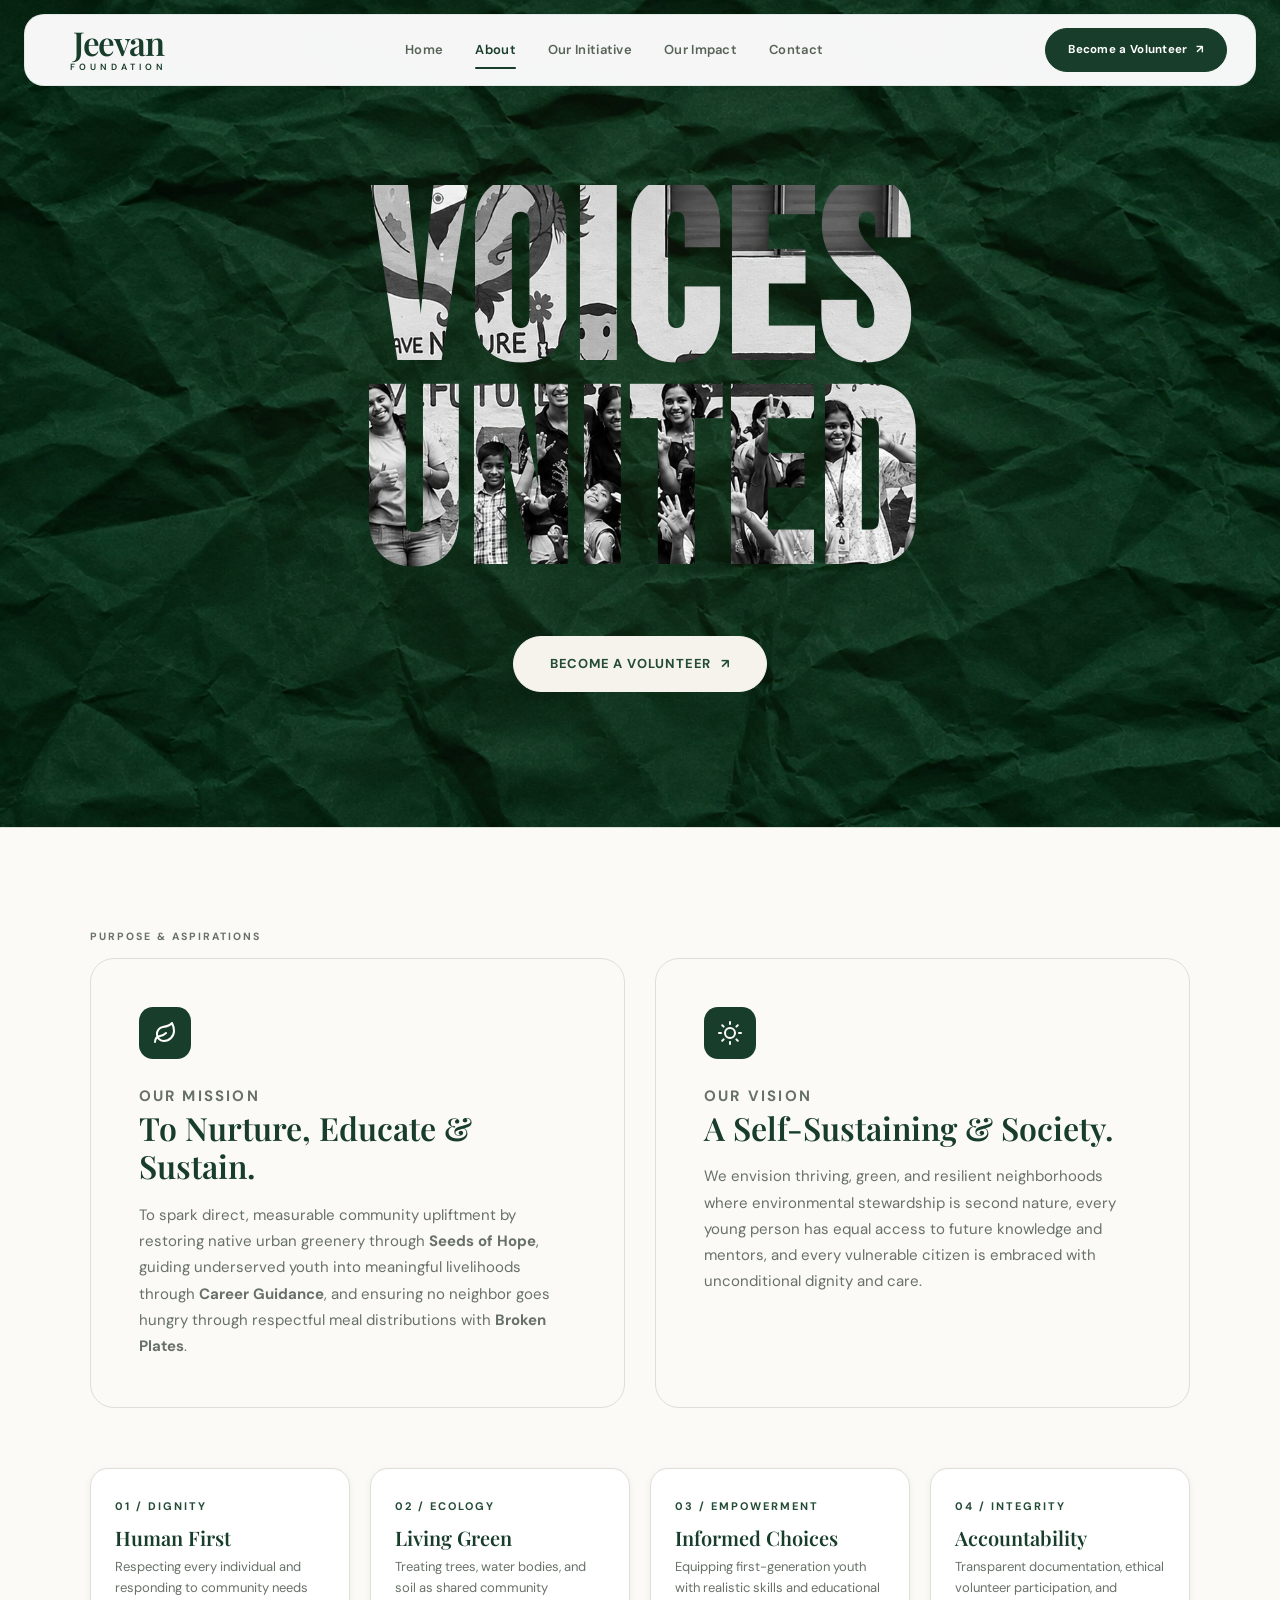
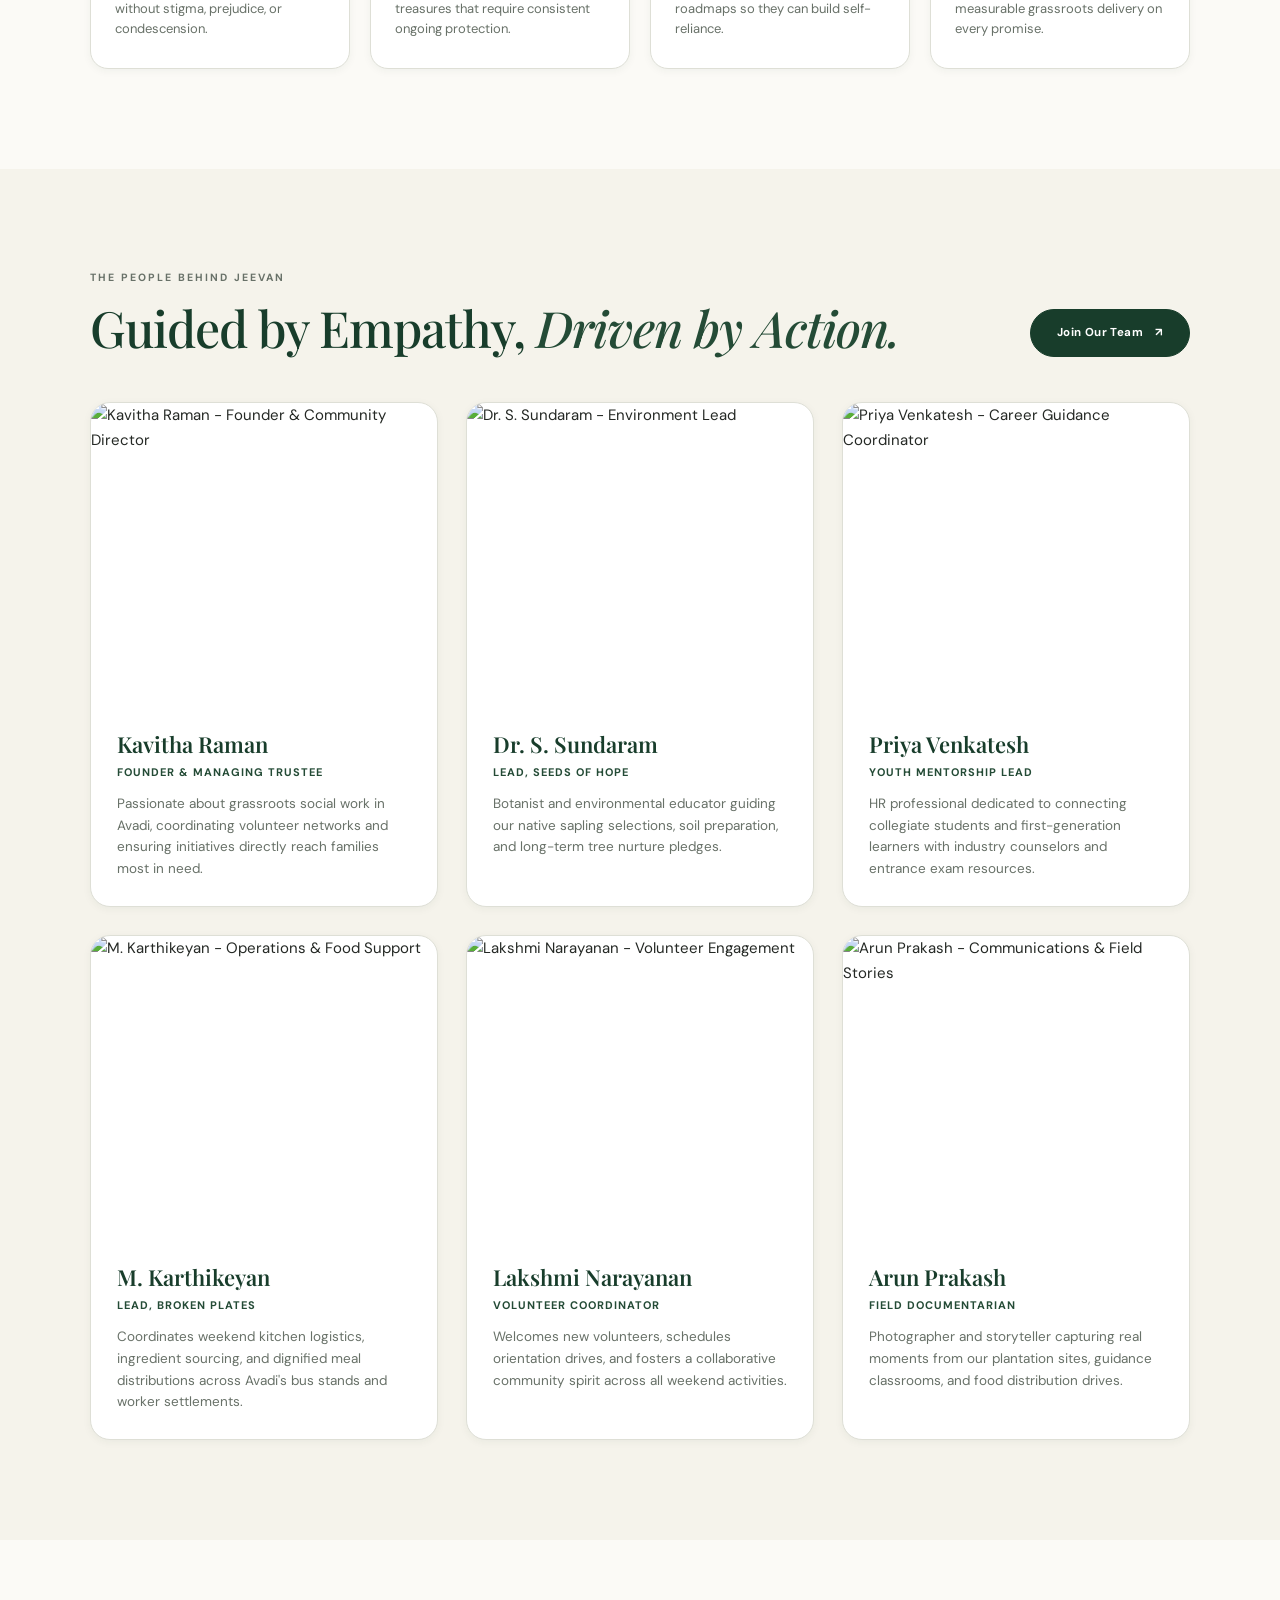
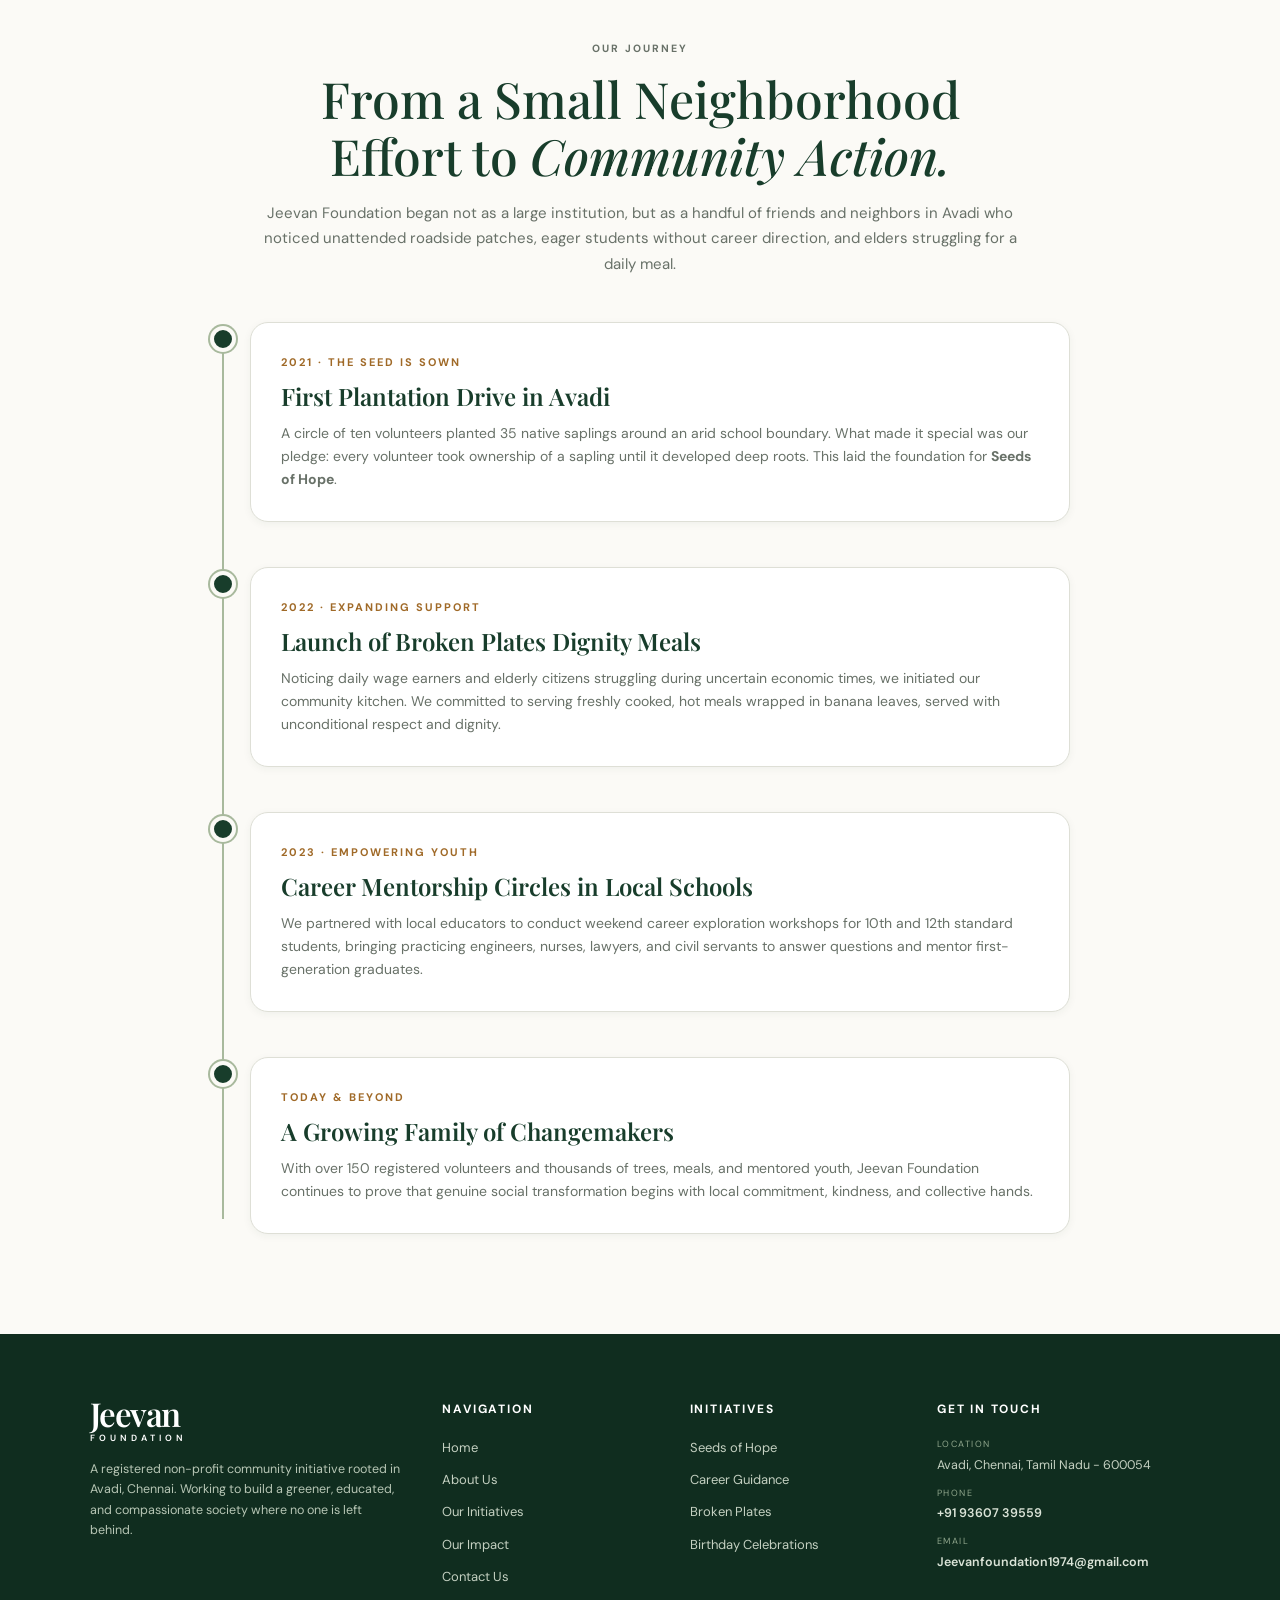
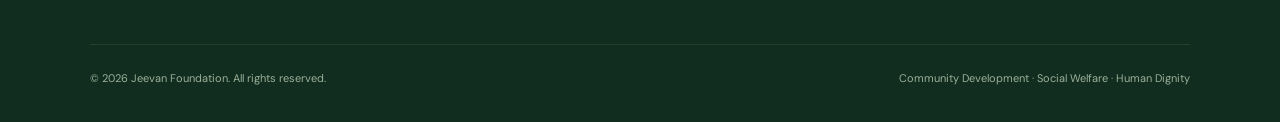
==== commit 263f9385: "Initial Commit" ====
--- a/about.html
+++ b/about.html
@@ -7,8 +7,207 @@
   <title>Who We Are | About Jeevan Foundation</title>
   <link rel="preconnect" href="https://fonts.googleapis.com">
   <link rel="preconnect" href="https://fonts.gstatic.com" crossorigin>
-  <link href="https://fonts.googleapis.com/css2?family=DM+Sans:wght@400;500;600;700&family=Playfair+Display:ital,wght@0,500;0,600;0,700;1,500;1,600&display=swap" rel="stylesheet">
+  <link href="https://fonts.googleapis.com/css2?family=Bebas+Neue&family=DM+Sans:wght@400;500;600;700&family=Oswald:wght@700;800;900&family=Playfair+Display:ital,wght@0,500;0,600;0,700;1,500;1,600&display=swap" rel="stylesheet">
   <link rel="stylesheet" href="./src/css/styles.css">
+
+  <style>
+    /* ================================================================
+       ABOUT HERO — EDITORIAL MAXIMALISM (PHENOMENON STUDIO STYLE)
+       ================================================================ */
+    .about-maximalist-hero {
+      min-height: calc(100vh - 72px);
+      display: flex;
+      flex-direction: column;
+      align-items: center;
+      justify-content: center;
+      padding: 125px 24px 75px;
+      background: url(./assets/images/green-bg.png);
+      position: relative;
+      overflow: hidden;
+      text-align: center;
+      border-bottom: 1px solid var(--line);
+    }
+
+    .about-maximalist-hero::before {
+      content: '';
+      position: absolute;
+      top: 0;
+      left: 0;
+      right: 0;
+      bottom: 0;
+      background: radial-gradient(circle at 50% 45%, rgba(201, 147, 82, 0.05) 0%, transparent 70%);
+      pointer-events: none;
+    }
+
+    .max-kicker-pill {
+      display: inline-flex;
+      align-items: center;
+      gap: 10px;
+      padding: 7px 20px;
+      font-family: var(--sans);
+      font-size: 11px;
+      font-weight: 700;
+      letter-spacing: 2px;
+      text-transform: uppercase;
+      color: var(--forest);
+      background: rgba(24, 61, 43, 0.06);
+      border: 1px solid rgba(24, 61, 43, 0.12);
+      border-radius: 999px;
+      margin-bottom: 30px;
+      z-index: 2;
+      transition: all 0.25s ease;
+    }
+
+    .max-kicker-dot {
+      width: 6px;
+      height: 6px;
+      border-radius: 50%;
+      background: #e65c38;
+      display: inline-block;
+      box-shadow: 0 0 8px rgba(230, 92, 56, 0.6);
+      animation: max-dot-pulse 2s infinite ease-in-out;
+    }
+
+    @keyframes max-dot-pulse {
+      0%, 100% { transform: scale(1); opacity: 1; }
+      50% { transform: scale(1.35); opacity: 0.7; }
+    }
+
+    .max-headline-stage {
+      width: 100%;
+      max-width: 1180px;
+      margin: 0 auto;
+      display: flex;
+      flex-direction: column;
+      align-items: center;
+      justify-content: center;
+      position: relative;
+      z-index: 2;
+    }
+
+    .max-display-title {
+      font-family: 'Bebas Neue', 'Oswald', 'DM Sans', sans-serif;
+    font-size: clamp(8rem, 19vw, 20rem);
+      font-weight: 900;
+      line-height: 0.84;
+      letter-spacing: 0.025em;
+      text-transform: uppercase;
+      text-align: center;
+      margin: 0;
+      padding: 0;
+      user-select: none;
+      width: 100%;
+      
+      /* Fallback for legacy browsers */
+      color: var(--forest);
+      
+      /* Image Knockout / Clipping */
+      background-image: url('./assets/images/about.png');
+      background-size: cover;
+      background-position: center 25%;
+      background-repeat: no-repeat;
+      -webkit-background-clip: text;
+      background-clip: text;
+      -webkit-text-fill-color: transparent;
+      
+      /* Smooth interaction */
+      transition: transform 0.4s cubic-bezier(0.16, 1, 0.3, 1), filter 0.3s ease;
+    }
+
+    .max-display-title:hover {
+      transform: scale(1.015);
+      filter: contrast(1.05) brightness(1.03);
+    }
+
+    .max-text-line {
+      display: block;
+      width: 100%;
+      text-align: center;
+    }
+
+    /* Action Buttons */
+    .max-action-group {
+      display: flex;
+      align-items: center;
+      justify-content: center;
+      gap: 16px;
+      margin-top: 42px;
+      z-index: 2;
+      flex-wrap: wrap;
+    }
+
+    .btn-max-pill {
+      display: inline-flex;
+      align-items: center;
+      justify-content: center;
+      gap: 10px;
+      padding: 16px 36px;
+      border-radius: 999px;
+      font-family: var(--sans);
+      font-size: 13px;
+      font-weight: 700;
+      letter-spacing: 0.8px;
+      text-transform: uppercase;
+      text-decoration: none;
+      transition: all 0.25s cubic-bezier(0.16, 1, 0.3, 1);
+      cursor: pointer;
+    }
+
+    .btn-coral-solid {
+      background: var(--cream);
+      color: var(--forest2) !important;
+      border: 1.5px solid var(--cream);
+    }
+
+    .btn-coral-solid:hover {
+      background: var(--cream);
+      transform: translateY(-2px);
+    }
+
+    .btn-forest-outline {
+      background: transparent;
+      color: var(--ink) !important;
+      border: 1.5px solid var(--forest);
+    }
+
+    .btn-forest-outline:hover {
+      background: var(--forest);
+      color: #ffffff !important;
+      border-color: var(--ink);
+      transform: translateY(-2px);
+    }
+
+    @media (max-width: 900px) {
+      .about-maximalist-hero {
+        min-height: auto;
+        padding: 110px 20px 60px;
+      }
+      .max-display-title {
+        font-size: clamp(4rem, 18vw, 9rem);
+        line-height: 0.86;
+      }
+    }
+
+    @media (max-width: 580px) {
+      .about-maximalist-hero {
+        padding: 95px 16px 50px;
+      }
+      .max-display-title {
+        font-size: clamp(3.4rem, 20vw, 6.2rem);
+        line-height: 0.88;
+        letter-spacing: 0.015em;
+      }
+      .max-action-group {
+        width: 100%;
+        flex-direction: column;
+        gap: 12px;
+      }
+      .btn-max-pill {
+        width: 100%;
+        max-width: 320px;
+      }
+    }
+  </style>
 </head>
 <body>
 
@@ -33,22 +232,22 @@
 </header>
 
 <main>
-  <!-- Section 1: Hero -->
-  <section class="page-hero">
-    <div class="page-hero-inner">
-      <nav class="breadcrumbs" aria-label="Breadcrumb">
-        <a href="index.html">Home</a>
-        <span>/</span>
-        <span>About Us</span>
-      </nav>
-      <div class="section-kicker">ABOUT JEEVAN FOUNDATION</div>
-      <h1>Who We <em>Are.</em></h1>
-      <p class="page-hero-copy">We are a grassroots community organisation based in Avadi, Chennai. Our work is guided by a simple conviction: meaningful progress happens when neighbors come together to protect nature, uplift youth, and care for one another with dignity.</p>
+  <!-- Section 1: Maximalist Hero -->
+  <section class="about-maximalist-hero" id="hero">
+   
+    <div class="max-headline-stage">
+      <h1 class="max-display-title" aria-label="Voices United">
+        <span class="max-text-line">VOICES</span>
+        <span class="max-text-line">UNITED</span>
+      </h1>
+    </div>
+    <div class="max-action-group">
+      <a class="btn-max-pill btn-coral-solid" href="contact.html#volunteer">Become a Volunteer <span>↗</span></a>
     </div>
   </section>
 
   <!-- Section 2: Mission and Vision -->
-  <section class="section-wrap">
+  <section class="section-wrap" id="purpose">
     <div class="section-kicker">PURPOSE &amp; ASPIRATIONS</div>
     <div class="mission-vision-grid">
       <!-- Mission -->
@@ -67,7 +266,7 @@
           <svg width="24" height="24" viewBox="0 0 24 24" fill="none" stroke="currentColor" stroke-width="2" stroke-linecap="round" stroke-linejoin="round"><circle cx="12" cy="12" r="5"></circle><line x1="12" y1="1" x2="12" y2="3"></line><line x1="12" y1="21" x2="12" y2="23"></line><line x1="4.22" y1="4.22" x2="5.64" y2="5.64"></line><line x1="18.36" y1="18.36" x2="19.78" y2="19.78"></line><line x1="1" y1="12" x2="3" y2="12"></line><line x1="21" y1="12" x2="23" y2="12"></line><line x1="4.22" y1="19.78" x2="5.64" y2="18.36"></line><line x1="18.36" y1="5.64" x2="19.78" y2="4.22"></line></svg>
         </div>
         <p class="eyebrow">OUR VISION</p>
-        <h3>A Self-Sustaining, Compassionate Society.</h3>
+        <h3>A Self-Sustaining & Society.</h3>
         <p>We envision thriving, green, and resilient neighborhoods where environmental stewardship is second nature, every young person has equal access to future knowledge and mentors, and every vulnerable citizen is embraced with unconditional dignity and care.</p>
       </div>
     </div>
--- a/src/css/styles.css
+++ b/src/css/styles.css
@@ -1477,21 +1477,59 @@
 }
 .gallery-grid {
   display: grid;
+  /* 3 equal columns */
   grid-template-columns: repeat(3, 1fr);
-  grid-auto-rows: 270px;
-  gap: 20px;
+  /* Row 1 & 2 auto-sized to 240px, Row 3 to 200px */
+  grid-template-rows: 240px 240px 200px;
+  gap: 6px;
 }
 .gallery-item {
   min-width: 0;
-  border-radius: 16px;
+  border-radius: 0;
   overflow: hidden;
   transition: transform 0.3s ease;
 }
 .gallery-item:hover {
   transform: translateY(-3px);
 }
-.gallery-item.tall { grid-row: span 2; }
-.gallery-item.wide { grid-column: span 2; }
+/* Item 1: Left tall — spans 2 rows, 1 col */
+.gallery-item:nth-child(1) {
+  grid-column: 1 / 2;
+  grid-row: 1 / 3;
+}
+/* Item 2: Top-right upper — 1 row, 2 cols */
+.gallery-item:nth-child(2) {
+  grid-column: 2 / 4;
+  grid-row: 1 / 2;
+}
+/* Item 3: Top-right lower — 1 row, 1 col */
+.gallery-item:nth-child(3) {
+  grid-column: 2 / 3;
+  grid-row: 2 / 3;
+}
+/* Item 4: Middle right — 1 row, 1 col */
+.gallery-item:nth-child(4) {
+  grid-column: 3 / 4;
+  grid-row: 2 / 3;
+}
+/* Item 5: Bottom left — 1 row, 1 col */
+.gallery-item:nth-child(5) {
+  grid-column: 1 / 2;
+  grid-row: 3 / 4;
+}
+/* Item 6: Bottom middle — 1 row, 1 col */
+.gallery-item:nth-child(6) {
+  grid-column: 2 / 3;
+  grid-row: 3 / 4;
+}
+/* Item 7 (if present): Bottom right — 1 row, 1 col */
+.gallery-item:nth-child(7) {
+  grid-column: 3 / 4;
+  grid-row: 3 / 4;
+}
+/* Remove old .tall and .wide helper classes — layout is now positional */
+.gallery-item.tall { grid-row: unset; }
+.gallery-item.wide { grid-column: unset; }
 .gallery-open {
   position: relative;
   border: 0;
@@ -1616,10 +1654,10 @@
   margin-bottom: 60px;
 }
 .mission-card {
-  background: var(--cream);
+  background: var(--paper);
   border-radius: 24px;
   padding: 48px;
-  border: 1px solid rgba(24, 61, 43, 0.08);
+  border: 1px solid var(--line);
 }
 .mission-card.vision {
   background: var(--paper);
@@ -2734,9 +2772,22 @@
   .volunteer-banner h2 { font-size: 32px; }
   .volunteer-banner .btn-group { flex-direction: column; width: 100%; }
   .volunteer-banner .btn-group .button { width: 100%; justify-content: center; }
-  .gallery-grid { grid-template-columns: 1fr; grid-auto-rows: 220px; gap: 14px; }
-  .gallery-item.tall { grid-row: auto; }
-  .gallery-item.wide { grid-column: auto; }
+  .gallery-grid {
+    grid-template-columns: 1fr 1fr;
+    grid-template-rows: 200px 200px 200px 200px;
+    gap: 6px;
+  }
+  /* Reset explicit placement for mobile — flow naturally */
+  .gallery-item:nth-child(1),
+  .gallery-item:nth-child(2),
+  .gallery-item:nth-child(3),
+  .gallery-item:nth-child(4),
+  .gallery-item:nth-child(5),
+  .gallery-item:nth-child(6),
+  .gallery-item:nth-child(7) {
+    grid-column: auto;
+    grid-row: auto;
+  }
   .lightbox-panel { grid-template-columns: 1fr; max-height: 92vh; overflow-y: auto; }
   .lightbox-image { height: 40vh; }
   .lightbox-text { padding: 25px; }
@@ -2774,3 +2825,92 @@
   html { scroll-behavior: auto; }
   *, *:before, *:after { transition: none !important; animation: none !important; }
 }
+
+
+
+/* ============================================================
+   NARRATIVE QUOTE
+   ============================================================ */
+.narrative-quote {
+    padding: 120px 0;
+    text-align: center;
+}
+
+.quote-pith h2 {
+    font-size: clamp(1.8rem, 4vw, 3rem);
+    max-width: 900px;
+    margin: 0 auto 24px;
+    line-height: 1.35;
+}
+
+.attribution {
+    font-family: var(--font-sans);
+    text-transform: uppercase;
+    letter-spacing: 3px;
+    font-size: 0.85rem;
+    color: var(--text-muted);
+}
+
+/* ============================================================
+   HORIZONTAL SCROLL
+   ============================================================ */
+.horizontal-scroll-container {
+    height: 100vh;
+    overflow: hidden;
+    background: var(--text-main);
+    color: var(--white);
+    display: flex;
+    align-items: center;
+}
+
+.horizontal-inner {
+    display: flex;
+    gap: 120px;
+    padding: 0 10vw;
+    width: fit-content;
+}
+
+.horizontal-item {
+    flex-shrink: 0;
+    width: 560px;
+    display: flex;
+    flex-direction: column;
+    gap: 28px;
+}
+
+.item-visual {
+    height: 380px;
+    border-radius: 20px;
+    overflow: hidden;
+    filter: grayscale(1) brightness(0.8);
+    transition: filter 0.5s ease;
+}
+
+.horizontal-item:hover .item-visual {
+    filter: grayscale(0) brightness(1);
+}
+
+.item-visual img {
+    width: 100%;
+    height: 100%;
+    object-fit: cover;
+    transition: transform 0.8s var(--ease-out-expo);
+}
+
+.horizontal-item:hover img {
+    transform: scale(1.08);
+}
+
+.item-copy .tag {
+    font-size: 0.75rem;
+    text-transform: uppercase;
+    letter-spacing: 2px;
+    color: var(--primary);
+    margin-bottom: 10px;
+    display: block;
+}
+
+.item-copy h3 {
+    font-size: 2rem;
+    margin-bottom: 12px;
+}
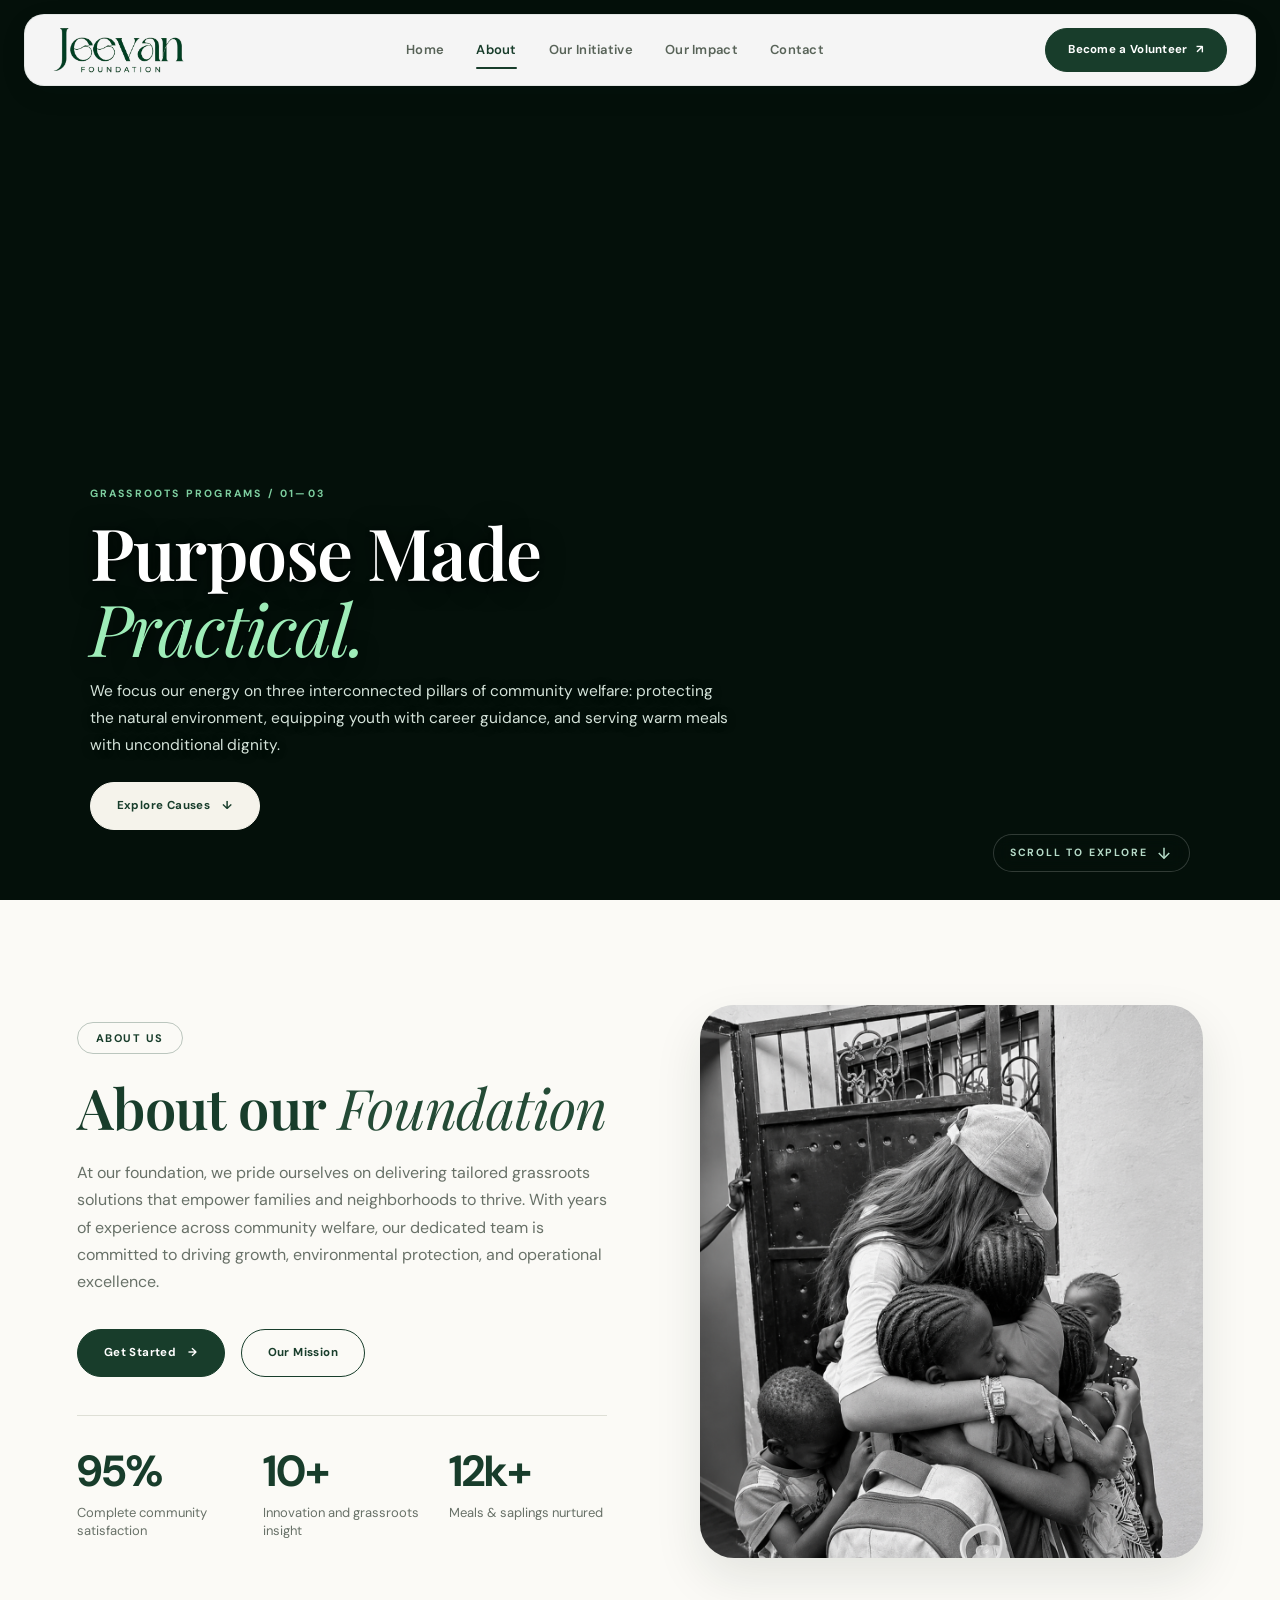
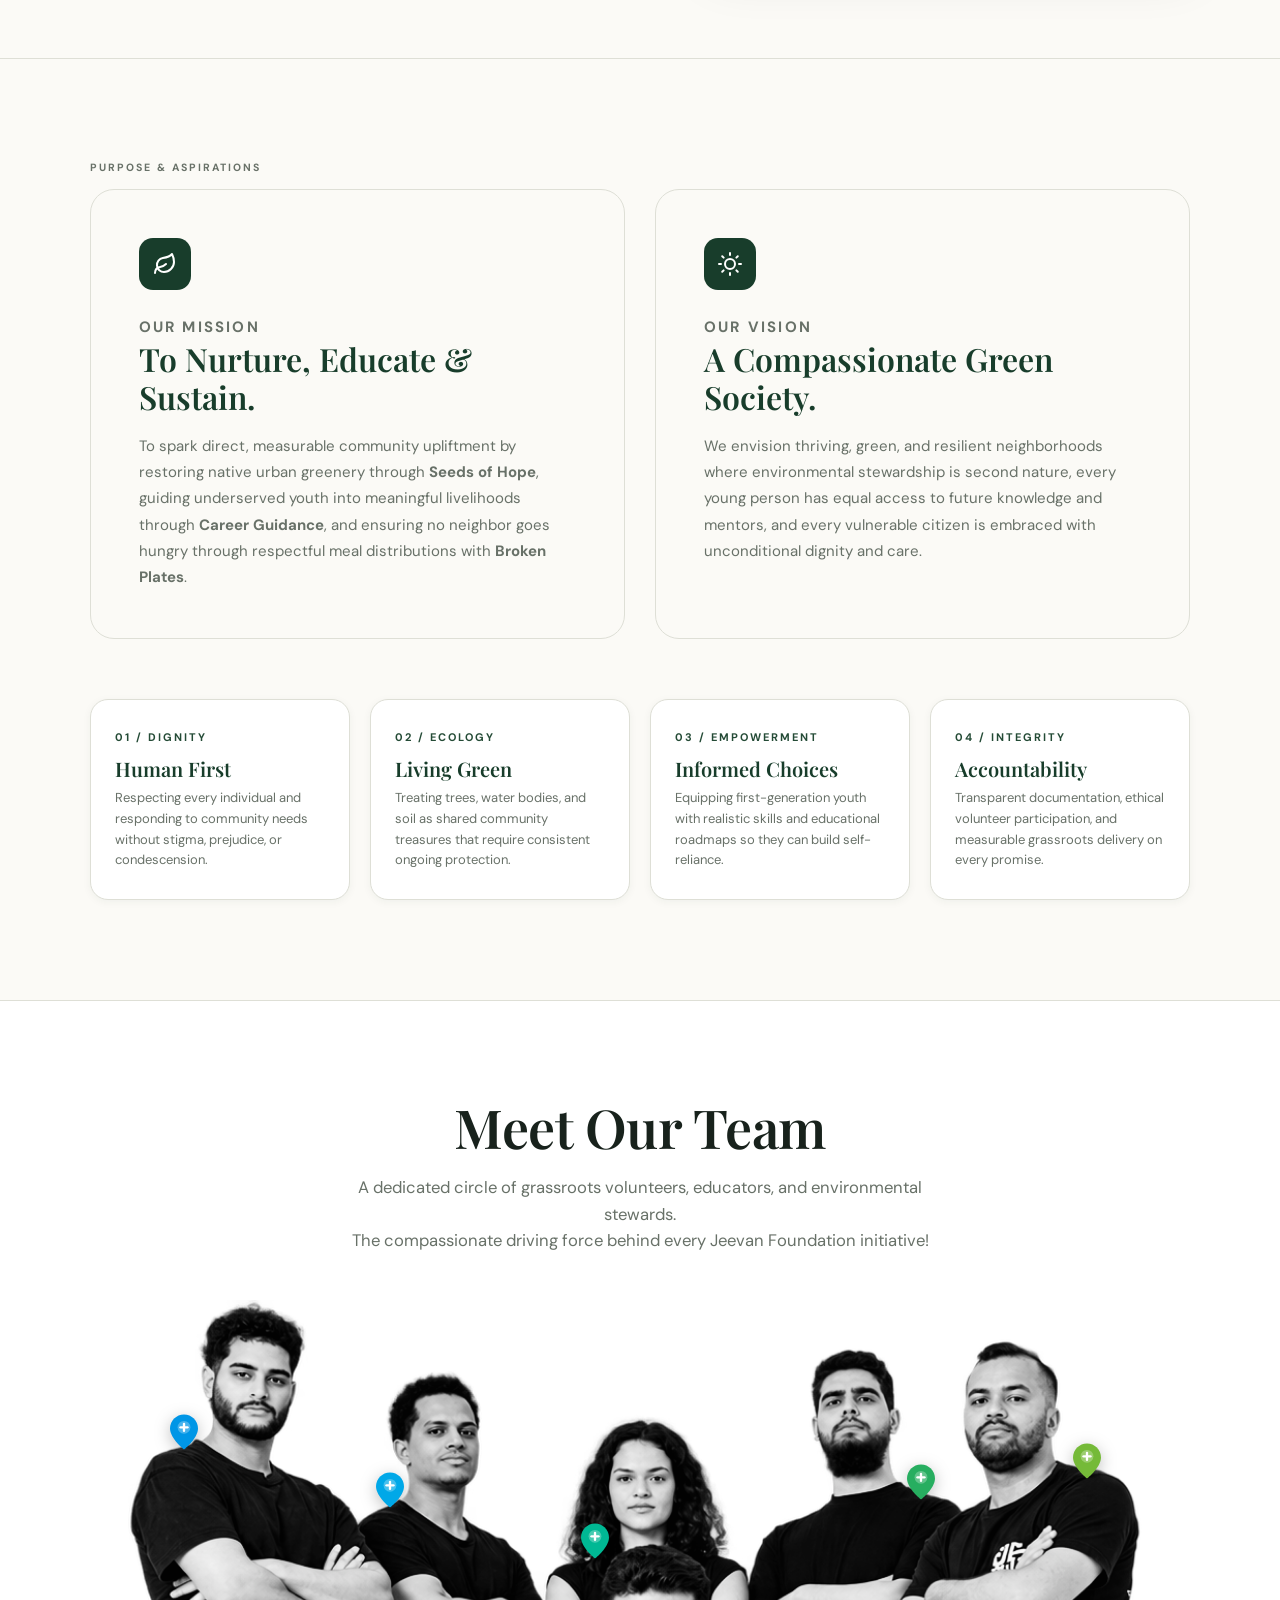
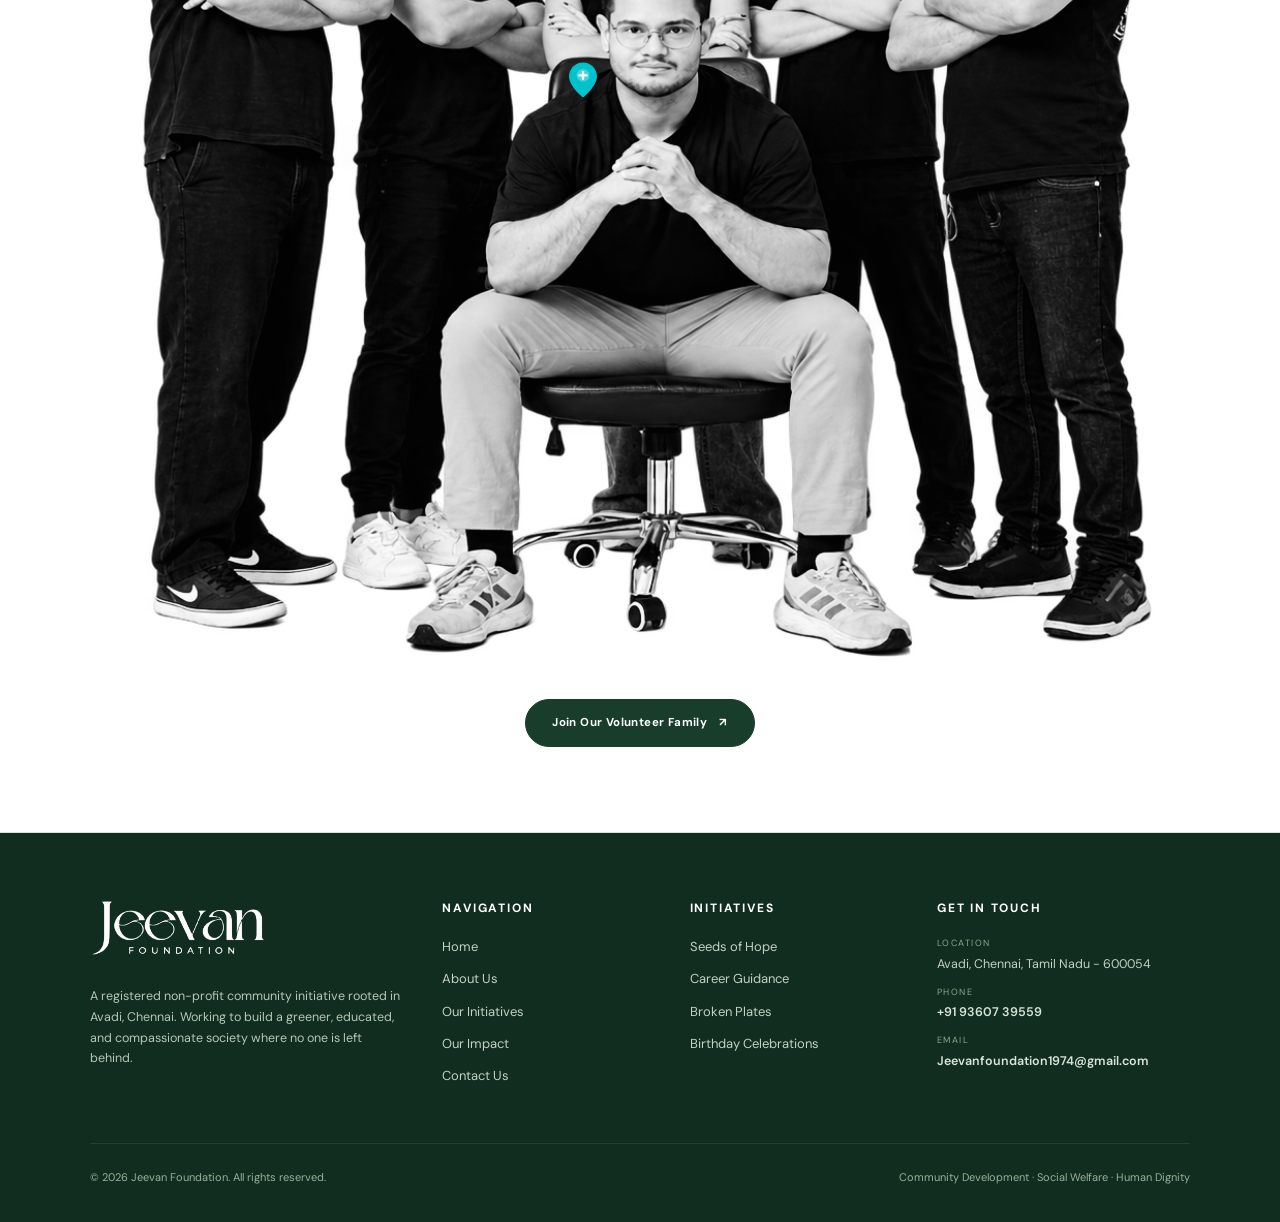
==== commit c11b49b6: "Initial Commit" ====
--- a/about.html
+++ b/about.html
@@ -5,206 +5,459 @@
   <meta name="viewport" content="width=device-width, initial-scale=1.0">
   <meta name="description" content="Learn about Jeevan Foundation's mission, team, and story of grassroots community service in Avadi, Chennai.">
   <title>Who We Are | About Jeevan Foundation</title>
+  <link rel="icon" href="./assets/images/favicon.png">
   <link rel="preconnect" href="https://fonts.googleapis.com">
   <link rel="preconnect" href="https://fonts.gstatic.com" crossorigin>
   <link href="https://fonts.googleapis.com/css2?family=Bebas+Neue&family=DM+Sans:wght@400;500;600;700&family=Oswald:wght@700;800;900&family=Playfair+Display:ital,wght@0,500;0,600;0,700;1,500;1,600&display=swap" rel="stylesheet">
   <link rel="stylesheet" href="./src/css/styles.css">
 
   <style>
-    /* ================================================================
-       ABOUT HERO — EDITORIAL MAXIMALISM (PHENOMENON STUDIO STYLE)
-       ================================================================ */
-    .about-maximalist-hero {
-      min-height: calc(100vh - 72px);
+    /* ════════════════════════════════════════════════════════
+       SECTION 3: INTERACTIVE TEAM LINEUP (HOTSPOT PINS)
+       ════════════════════════════════════════════════════════ */
+    .team-interactive-section {
+      padding: 95px 4% 85px;
+      background: #ffffff;
+      position: relative;
+      overflow: hidden;
+      border-top: 1px solid var(--line);
+      border-bottom: 1px solid var(--line);
+    }
+
+    .team-header-center {
+      text-align: center;
+      max-width: 780px;
+      margin: 0 auto 46px;
+    }
+
+    .team-title-serif {
+      font-family: var(--serif);
+      font-size: clamp(38px, 4.2vw, 54px);
+      font-weight: 600;
+      letter-spacing: -0.5px;
+      color: #18221c;
+      margin: 0 0 16px;
+      line-height: 1.15;
+    }
+
+    .team-subtitle {
+      font-family: var(--sans);
+      font-size: clamp(15px, 1.3vw, 17px);
+      line-height: 1.6;
+      color: #687168;
+      max-width: 620px;
+      margin: 0 auto;
+    }
+
+    .team-stage-wrap {
+      max-width: 1040px;
+      margin: 0 auto;
+      position: relative;
+    }
+
+    .team-stage {
+      position: relative;
+      width: 100%;
+      user-select: none;
+    }
+
+    .team-lineup-img {
+      width: 100%;
+      height: auto;
+      display: block;
+      filter: contrast(1.02);
+    }
+
+    /* Hotspot Pins */
+    .team-pin-hotspot {
+      position: absolute;
+      width: 28px;
+      height: 36px;
+      margin-left: -14px;
+      margin-top: -30px;
+      background: transparent;
+      border: none;
+      padding: 0;
+      cursor: pointer;
+      z-index: 10;
+      outline: none;
+      display: flex;
+      align-items: center;
+      justify-content: center;
+      transition: transform 0.25s cubic-bezier(0.16, 1, 0.3, 1), z-index 0.1s ease;
+    }
+
+    .team-pin-hotspot:hover,
+    .team-pin-hotspot.is-active,
+    .team-pin-hotspot:focus-visible {
+      transform: scale(1.18);
+      z-index: 50;
+    }
+
+    .pin-marker-svg {
+      width: 100%;
+      height: 100%;
+      display: block;
+      filter: drop-shadow(0 4px 8px rgba(0, 0, 0, 0.25));
+      transition: filter 0.2s ease;
+    }
+
+    .team-pin-hotspot:hover .pin-marker-svg,
+    .team-pin-hotspot.is-active .pin-marker-svg {
+      filter: drop-shadow(0 6px 14px rgba(0, 0, 0, 0.35));
+    }
+
+    /* Pulsing halo ring */
+    .pin-halo {
+      position: absolute;
+      top: 2px;
+      left: 2px;
+      width: 24px;
+      height: 24px;
+      border-radius: 50%;
+      background: var(--pin-color, #0096e6);
+      opacity: 0.45;
+      animation: pinHaloPulse 2.4s infinite ease-out;
+      pointer-events: none;
+      z-index: -1;
+    }
+
+    @keyframes pinHaloPulse {
+      0% { transform: scale(1); opacity: 0.55; }
+      70% { transform: scale(2.2); opacity: 0; }
+      100% { transform: scale(2.2); opacity: 0; }
+    }
+
+    /* Rotating plus icon inside pin */
+    .pin-plus-cross {
+      transform-origin: 12px 11px;
+      transition: transform 0.25s ease;
+    }
+
+    .team-pin-hotspot.is-active .pin-plus-cross {
+      transform: rotate(45deg);
+    }
+
+    /* Tooltip Popover */
+    .team-pin-tooltip {
+      position: absolute;
+      bottom: calc(100% + 14px);
+      width: 260px;
+      background: rgba(255, 255, 255, 0.98);
+      backdrop-filter: blur(14px);
+      -webkit-backdrop-filter: blur(14px);
+      border: 1px solid rgba(24, 61, 43, 0.12);
+      border-radius: 14px;
+      padding: 16px 18px;
+      box-shadow: 0 18px 40px rgba(0, 0, 0, 0.14), 0 2px 8px rgba(0, 0, 0, 0.06);
+      opacity: 0;
+      visibility: hidden;
+      pointer-events: none;
+      transform: translateY(10px) scale(0.96);
+      transition: opacity 0.25s cubic-bezier(0.16, 1, 0.3, 1),
+                  transform 0.25s cubic-bezier(0.16, 1, 0.3, 1),
+                  visibility 0.25s;
+      z-index: 100;
+      text-align: left;
+    }
+
+    /* Tooltip Arrow */
+    .team-pin-tooltip::after {
+      content: '';
+      position: absolute;
+      top: 100%;
+      border: 7px solid transparent;
+      border-top-color: #ffffff;
+    }
+
+    /* Horizontal Alignment Classes */
+    .team-pin-tooltip.pos-left {
+      left: -20px;
+    }
+    .team-pin-tooltip.pos-left::after {
+      left: 27px;
+    }
+
+    .team-pin-tooltip.pos-center {
+      left: 50%;
+      transform: translateX(-50%) translateY(10px) scale(0.96);
+    }
+    .team-pin-tooltip.pos-center::after {
+      left: 50%;
+      margin-left: -7px;
+    }
+
+    .team-pin-tooltip.pos-right {
+      right: -20px;
+      left: auto;
+    }
+    .team-pin-tooltip.pos-right::after {
+      right: 27px;
+    }
+
+    /* Show Tooltip on Hover or Active */
+    .team-pin-hotspot:hover .team-pin-tooltip,
+    .team-pin-hotspot.is-active .team-pin-tooltip,
+    .team-pin-hotspot:focus-visible .team-pin-tooltip {
+      opacity: 1;
+      visibility: visible;
+      pointer-events: auto;
+      transform: translateY(0) scale(1);
+    }
+    .team-pin-hotspot:hover .team-pin-tooltip.pos-center,
+    .team-pin-hotspot.is-active .team-pin-tooltip.pos-center,
+    .team-pin-hotspot:focus-visible .team-pin-tooltip.pos-center {
+      transform: translateX(-50%) translateY(0) scale(1);
+    }
+
+    /* Tooltip Content Typography */
+    .tooltip-tag {
+      display: inline-block;
+      font-family: var(--sans);
+      font-size: 10px;
+      font-weight: 700;
+      letter-spacing: 0.6px;
+      text-transform: uppercase;
+      padding: 3px 9px;
+      border-radius: 999px;
+      margin-bottom: 8px;
+    }
+
+    .tooltip-name {
+      font-family: var(--serif);
+      font-size: 17px;
+      font-weight: 700;
+      color: var(--forest);
+      margin: 0 0 3px;
+      line-height: 1.25;
+    }
+
+    .tooltip-role {
+      font-family: var(--sans);
+      font-size: 11.5px;
+      font-weight: 600;
+      color: #9c6e33;
+      letter-spacing: 0.3px;
+      margin-bottom: 8px;
+      text-transform: uppercase;
+    }
+
+    .tooltip-bio {
+      font-family: var(--sans);
+      font-size: 12.5px;
+      line-height: 1.5;
+      color: #555e55;
+      margin: 0;
+    }
+
+    .team-bottom-cta {
+      text-align: center;
+      margin-top: 36px;
+    }
+
+    @media (max-width: 768px) {
+      .team-interactive-section {
+        padding: 70px 4% 60px;
+      }
+      .team-title-serif {
+        font-size: 32px;
+      }
+      .team-pin-tooltip {
+        width: 220px;
+        padding: 13px 15px;
+      }
+      .tooltip-name { font-size: 15px; }
+      .tooltip-bio { font-size: 11.5px; }
+    }
+
+    /* ════════════════════════════════════════════════════════
+       ABOUT FIRM / FOUNDATION SECTION (REFERENCE LAYOUT)
+       ════════════════════════════════════════════════════════ */
+    .about-firm-section {
+      padding: 105px 6% 100px;
+      background: var(--paper);
+      position: relative;
+      border-bottom: 1px solid var(--line);
+    }
+
+    .about-firm-container {
+      max-width: 1220px;
+      margin: 0 auto;
+      display: grid;
+      grid-template-columns: 1.05fr 0.95fr;
+      gap: 68px;
+      align-items: center;
+    }
+
+    /* Left Column */
+    .about-firm-content {
       display: flex;
       flex-direction: column;
+      align-items: flex-start;
+    }
+
+    .about-firm-badge {
+      display: inline-flex;
       align-items: center;
       justify-content: center;
-      padding: 125px 24px 75px;
-      background: url(./assets/images/green-bg.png);
-      position: relative;
-      overflow: hidden;
-      text-align: center;
-      border-bottom: 1px solid var(--line);
-    }
-
-    .about-maximalist-hero::before {
-      content: '';
-      position: absolute;
-      top: 0;
-      left: 0;
-      right: 0;
-      bottom: 0;
-      background: radial-gradient(circle at 50% 45%, rgba(201, 147, 82, 0.05) 0%, transparent 70%);
-      pointer-events: none;
-    }
-
-    .max-kicker-pill {
-      display: inline-flex;
-      align-items: center;
-      gap: 10px;
-      padding: 7px 20px;
+      padding: 6px 18px;
+      border-radius: 999px;
+      border: 1.5px solid rgba(24, 61, 43, 0.28);
       font-family: var(--sans);
       font-size: 11px;
       font-weight: 700;
-      letter-spacing: 2px;
+      letter-spacing: 1.5px;
       text-transform: uppercase;
       color: var(--forest);
-      background: rgba(24, 61, 43, 0.06);
-      border: 1px solid rgba(24, 61, 43, 0.12);
-      border-radius: 999px;
-      margin-bottom: 30px;
-      z-index: 2;
-      transition: all 0.25s ease;
-    }
-
-    .max-kicker-dot {
-      width: 6px;
-      height: 6px;
-      border-radius: 50%;
-      background: #e65c38;
-      display: inline-block;
-      box-shadow: 0 0 8px rgba(230, 92, 56, 0.6);
-      animation: max-dot-pulse 2s infinite ease-in-out;
-    }
-
-    @keyframes max-dot-pulse {
-      0%, 100% { transform: scale(1); opacity: 1; }
-      50% { transform: scale(1.35); opacity: 0.7; }
-    }
-
-    .max-headline-stage {
-      width: 100%;
-      max-width: 1180px;
-      margin: 0 auto;
-      display: flex;
-      flex-direction: column;
-      align-items: center;
-      justify-content: center;
-      position: relative;
-      z-index: 2;
-    }
-
-    .max-display-title {
-      font-family: 'Bebas Neue', 'Oswald', 'DM Sans', sans-serif;
-    font-size: clamp(8rem, 19vw, 20rem);
-      font-weight: 900;
-      line-height: 0.84;
-      letter-spacing: 0.025em;
-      text-transform: uppercase;
-      text-align: center;
-      margin: 0;
-      padding: 0;
-      user-select: none;
-      width: 100%;
-      
-      /* Fallback for legacy browsers */
+      margin-bottom: 22px;
+      background: transparent;
+      transition: all 0.2s ease;
+    }
+
+    .about-firm-badge:hover {
+      border-color: var(--forest);
+      background: rgba(24, 61, 43, 0.04);
+    }
+
+    .about-firm-title {
+      font-family: var(--serif);
+      font-size: clamp(38px, 4.4vw, 56px);
+      font-weight: 600;
+      letter-spacing: -0.6px;
+      line-height: 1.12;
       color: var(--forest);
-      
-      /* Image Knockout / Clipping */
-      background-image: url('./assets/images/about.png');
-      background-size: cover;
-      background-position: center 25%;
-      background-repeat: no-repeat;
-      -webkit-background-clip: text;
-      background-clip: text;
-      -webkit-text-fill-color: transparent;
-      
-      /* Smooth interaction */
-      transition: transform 0.4s cubic-bezier(0.16, 1, 0.3, 1), filter 0.3s ease;
-    }
-
-    .max-display-title:hover {
-      transform: scale(1.015);
-      filter: contrast(1.05) brightness(1.03);
-    }
-
-    .max-text-line {
-      display: block;
-      width: 100%;
-      text-align: center;
-    }
-
-    /* Action Buttons */
-    .max-action-group {
+      margin: 0 0 20px;
+    }
+
+    .about-firm-title em {
+      font-style: italic;
+      font-weight: 400;
+      color: var(--forest2);
+    }
+
+    .about-firm-copy {
+      font-family: var(--sans);
+      font-size: 16px;
+      line-height: 1.7;
+      color: var(--muted);
+      margin-bottom: 34px;
+      max-width: 530px;
+    }
+
+    .about-firm-actions {
       display: flex;
       align-items: center;
-      justify-content: center;
       gap: 16px;
-      margin-top: 42px;
-      z-index: 2;
       flex-wrap: wrap;
     }
 
-    .btn-max-pill {
-      display: inline-flex;
-      align-items: center;
-      justify-content: center;
-      gap: 10px;
-      padding: 16px 36px;
-      border-radius: 999px;
+    .about-firm-divider {
+      width: 100%;
+      max-width: 530px;
+      border: none;
+      border-top: 1px solid var(--line);
+      margin: 38px 0 32px;
+    }
+
+    /* Stats Row */
+    .about-firm-stats {
+      display: grid;
+      grid-template-columns: repeat(3, 1fr);
+      gap: 28px;
+      width: 100%;
+      max-width: 530px;
+    }
+
+    .about-stat-item .stat-num {
+      font-family: var(--sans);
+      font-size: clamp(34px, 3.4vw, 46px);
+      font-weight: 700;
+      color: var(--forest);
+      line-height: 1.1;
+      letter-spacing: -0.8px;
+      margin-bottom: 8px;
+    }
+
+    .about-stat-item .stat-desc {
       font-family: var(--sans);
       font-size: 13px;
-      font-weight: 700;
-      letter-spacing: 0.8px;
-      text-transform: uppercase;
-      text-decoration: none;
-      transition: all 0.25s cubic-bezier(0.16, 1, 0.3, 1);
-      cursor: pointer;
-    }
-
-    .btn-coral-solid {
-      background: var(--cream);
-      color: var(--forest2) !important;
-      border: 1.5px solid var(--cream);
-    }
-
-    .btn-coral-solid:hover {
-      background: var(--cream);
-      transform: translateY(-2px);
-    }
-
-    .btn-forest-outline {
-      background: transparent;
-      color: var(--ink) !important;
-      border: 1.5px solid var(--forest);
-    }
-
-    .btn-forest-outline:hover {
-      background: var(--forest);
-      color: #ffffff !important;
-      border-color: var(--ink);
-      transform: translateY(-2px);
-    }
-
-    @media (max-width: 900px) {
-      .about-maximalist-hero {
-        min-height: auto;
-        padding: 110px 20px 60px;
-      }
-      .max-display-title {
-        font-size: clamp(4rem, 18vw, 9rem);
-        line-height: 0.86;
+      line-height: 1.45;
+      color: var(--muted);
+      font-weight: 400;
+    }
+
+    /* Right Column (Portrait Card) */
+    .about-firm-visual {
+      position: relative;
+      width: 100%;
+      display: flex;
+      justify-content: center;
+    }
+
+    .about-firm-img-wrap {
+      position: relative;
+      width: 100%;
+      max-width: 520px;
+      border-radius: 34px;
+      overflow: hidden;
+      box-shadow: 0 20px 48px rgba(18, 38, 26, 0.1);
+      aspect-ratio: 4 / 4.4;
+      background: #e4e7e2;
+    }
+
+    .about-firm-img {
+      width: 100%;
+      height: 100%;
+      object-fit: cover;
+      object-position: center 20%;
+      display: block;
+      transition: transform 0.6s cubic-bezier(0.16, 1, 0.3, 1);
+    }
+
+    .about-firm-img-wrap:hover .about-firm-img {
+      transform: scale(1.03);
+    }
+
+    /* Responsive */
+    @media (max-width: 992px) {
+      .about-firm-section {
+        padding: 85px 6% 75px;
+      }
+      .about-firm-container {
+        grid-template-columns: 1fr;
+        gap: 48px;
+      }
+      .about-firm-content {
+        order: 1;
+      }
+      .about-firm-visual {
+        order: 2;
+      }
+      .about-firm-img-wrap {
+        max-width: 100%;
+        aspect-ratio: 4 / 3.6;
       }
     }
 
     @media (max-width: 580px) {
-      .about-maximalist-hero {
-        padding: 95px 16px 50px;
-      }
-      .max-display-title {
-        font-size: clamp(3.4rem, 20vw, 6.2rem);
-        line-height: 0.88;
-        letter-spacing: 0.015em;
-      }
-      .max-action-group {
+      .about-firm-section {
+        padding: 65px 5% 55px;
+      }
+      .about-firm-stats {
+        grid-template-columns: 1fr;
+        gap: 20px;
+      }
+      .about-firm-actions {
         width: 100%;
         flex-direction: column;
-        gap: 12px;
-      }
-      .btn-max-pill {
+        align-items: stretch;
+      }
+      .about-firm-actions .button {
         width: 100%;
-        max-width: 320px;
+        justify-content: center;
+      }
+      .about-firm-img-wrap {
+        border-radius: 24px;
       }
     }
   </style>
@@ -214,8 +467,7 @@
 <!-- Global Floating Header -->
 <header class="site-header">
   <a class="brand" href="index.html" aria-label="Jeevan Foundation home">
-    <span class="brand-name">Jeevan</span>
-    <span class="brand-sub">FOUNDATION</span>
+    <img class="nav-logo" src="./assets/images/nav-logo.png" alt="Jeevan Foundation" width="427" height="149">
   </a>
   <button class="menu-toggle" aria-label="Toggle navigation" aria-expanded="false">
     <svg class="hamburger-icon" width="22" height="22" viewBox="0 0 24 24" fill="none" stroke="currentColor" stroke-width="2" stroke-linecap="round" stroke-linejoin="round"><line x1="3" y1="12" x2="21" y2="12"></line><line x1="3" y1="6" x2="21" y2="6"></line><line x1="3" y1="18" x2="21" y2="18"></line></svg>
@@ -232,21 +484,80 @@
 </header>
 
 <main>
-  <!-- Section 1: Maximalist Hero -->
-  <section class="about-maximalist-hero" id="hero">
-   
-    <div class="max-headline-stage">
-      <h1 class="max-display-title" aria-label="Voices United">
-        <span class="max-text-line">VOICES</span>
-        <span class="max-text-line">UNITED</span>
-      </h1>
-    </div>
-    <div class="max-action-group">
-      <a class="btn-max-pill btn-coral-solid" href="contact.html#volunteer">Become a Volunteer <span>↗</span></a>
-    </div>
+  <!-- ── Section 1: Video Hero ──────────────────────────── -->
+  <section class="service-video-hero" id="service-hero">
+    <div class="service-hero-video-container" id="video-container">
+      <video
+        id="hero-video"
+        class="hero-fullscreen-video"
+        src="./assets/videos/initiative.mp4"
+        autoplay muted loop playsinline preload="auto"
+        aria-hidden="true">
+      </video>
+      <div class="video-overlay" id="video-overlay"></div>
+    </div>
+    <div class="service-hero-content" id="hero-content">
+      <div class="section-kicker kicker-light">GRASSROOTS PROGRAMS / 01—03</div>
+      <h1 class="service-hero-title">Purpose Made<br><em>Practical.</em></h1>
+      <p class="service-hero-copy">We focus our energy on three interconnected pillars of community welfare: protecting the natural environment, equipping youth with career guidance, and serving warm meals with unconditional dignity.</p>
+      <div class="service-hero-actions">
+        <a class="button button-light button-pill" href="#about">Explore Causes <span>↓</span></a>
+      </div>
+    </div>
+    <a class="hero-scroll-prompt" href="#about" aria-label="Scroll to explore">
+      <span>Scroll to explore</span>
+      <svg width="18" height="18" viewBox="0 0 24 24" fill="none" stroke="currentColor" stroke-width="2"><line x1="12" y1="5" x2="12" y2="19"></line><polyline points="19 12 12 19 5 12"></polyline></svg>
+    </a>
   </section>
 
-  <!-- Section 2: Mission and Vision -->
+  <!-- ── Section 2: About Us (Reference Split Layout) ────── -->
+  <section class="about-firm-section" id="about">
+    <div class="about-firm-container">
+      <!-- Left: Content -->
+      <div class="about-firm-content">
+        <span class="about-firm-badge">ABOUT US</span>
+        <h2 class="about-firm-title">About our <em>Foundation</em></h2>
+        <p class="about-firm-copy">
+          At our foundation, we pride ourselves on delivering tailored grassroots solutions that empower families and neighborhoods to thrive. With years of experience across community welfare, our dedicated team is committed to driving growth, environmental protection, and operational excellence.
+        </p>
+        <div class="about-firm-actions">
+          <a class="button button-dark button-pill" href="contact.html#volunteer">Get Started <span>→</span></a>
+          <a class="button button-outline button-pill" href="#purpose">Our Mission</a>
+        </div>
+
+        <hr class="about-firm-divider">
+
+        <!-- Stats Row -->
+        <div class="about-firm-stats">
+          <div class="about-stat-item">
+            <div class="stat-num">95%</div>
+            <div class="stat-desc">Complete community satisfaction</div>
+          </div>
+          <div class="about-stat-item">
+            <div class="stat-num">10+</div>
+            <div class="stat-desc">Innovation and grassroots insight</div>
+          </div>
+          <div class="about-stat-item">
+            <div class="stat-num">12k+</div>
+            <div class="stat-desc">Meals &amp; saplings nurtured</div>
+          </div>
+        </div>
+      </div>
+
+      <!-- Right: Portrait Visual -->
+      <div class="about-firm-visual">
+        <div class="about-firm-img-wrap">
+          <img
+            class="about-firm-img"
+            src="./assets/images/about-hero.png"
+            alt="Leadership and dedication at Jeevan Foundation"
+            loading="lazy">
+        </div>
+      </div>
+    </div>
+  </section>
+
+  <!-- Section 3: Mission and Vision -->
   <section class="section-wrap" id="purpose">
     <div class="section-kicker">PURPOSE &amp; ASPIRATIONS</div>
     <div class="mission-vision-grid">
@@ -266,7 +577,7 @@
           <svg width="24" height="24" viewBox="0 0 24 24" fill="none" stroke="currentColor" stroke-width="2" stroke-linecap="round" stroke-linejoin="round"><circle cx="12" cy="12" r="5"></circle><line x1="12" y1="1" x2="12" y2="3"></line><line x1="12" y1="21" x2="12" y2="23"></line><line x1="4.22" y1="4.22" x2="5.64" y2="5.64"></line><line x1="18.36" y1="18.36" x2="19.78" y2="19.78"></line><line x1="1" y1="12" x2="3" y2="12"></line><line x1="21" y1="12" x2="23" y2="12"></line><line x1="4.22" y1="19.78" x2="5.64" y2="18.36"></line><line x1="18.36" y1="5.64" x2="19.78" y2="4.22"></line></svg>
         </div>
         <p class="eyebrow">OUR VISION</p>
-        <h3>A Self-Sustaining & Society.</h3>
+        <h3>A Compassionate Green Society.</h3>
         <p>We envision thriving, green, and resilient neighborhoods where environmental stewardship is second nature, every young person has equal access to future knowledge and mentors, and every vulnerable citizen is embraced with unconditional dignity and care.</p>
       </div>
     </div>
@@ -296,141 +607,157 @@
     </div>
   </section>
 
-  <!-- Section 3: Our Team -->
-  <section class="section-wrap section-tint" id="team">
-    <div class="section-heading">
-      <div>
-        <div class="section-kicker">THE PEOPLE BEHIND JEEVAN</div>
-        <h2>Guided by Empathy, <em>Driven by Action.</em></h2>
-      </div>
-      <a class="button button-dark button-pill" href="contact.html#volunteer">Join Our Team <span>↗</span></a>
-    </div>
-
-    <div class="team-grid">
-      <!-- Member 1 -->
-      <article class="team-card">
-        <img src="https://images.unsplash.com/photo-1534528741775-53994a69daeb?auto=format&fit=crop&w=800&q=85" alt="Kavitha Raman - Founder & Community Director">
-        <div class="team-card-info">
-          <h3>Kavitha Raman</h3>
-          <span class="role">Founder &amp; Managing Trustee</span>
-          <p>Passionate about grassroots social work in Avadi, coordinating volunteer networks and ensuring initiatives directly reach families most in need.</p>
-        </div>
-      </article>
-
-      <!-- Member 2 -->
-      <article class="team-card">
-        <img src="https://images.unsplash.com/photo-1507003211169-0a1dd7228f2d?auto=format&fit=crop&w=800&q=85" alt="Dr. S. Sundaram - Environment Lead">
-        <div class="team-card-info">
-          <h3>Dr. S. Sundaram</h3>
-          <span class="role">Lead, Seeds of Hope</span>
-          <p>Botanist and environmental educator guiding our native sapling selections, soil preparation, and long-term tree nurture pledges.</p>
-        </div>
-      </article>
-
-      <!-- Member 3 -->
-      <article class="team-card">
-        <img src="https://images.unsplash.com/photo-1573496359142-b8d87734a5a2?auto=format&fit=crop&w=800&q=85" alt="Priya Venkatesh - Career Guidance Coordinator">
-        <div class="team-card-info">
-          <h3>Priya Venkatesh</h3>
-          <span class="role">Youth Mentorship Lead</span>
-          <p>HR professional dedicated to connecting collegiate students and first-generation learners with industry counselors and entrance exam resources.</p>
-        </div>
-      </article>
-
-      <!-- Member 4 -->
-      <article class="team-card">
-        <img src="https://images.unsplash.com/photo-1500648767791-00dcc994a43e?auto=format&fit=crop&w=800&q=85" alt="M. Karthikeyan - Operations & Food Support">
-        <div class="team-card-info">
-          <h3>M. Karthikeyan</h3>
-          <span class="role">Lead, Broken Plates</span>
-          <p>Coordinates weekend kitchen logistics, ingredient sourcing, and dignified meal distributions across Avadi's bus stands and worker settlements.</p>
-        </div>
-      </article>
-
-      <!-- Member 5 -->
-      <article class="team-card">
-        <img src="https://images.unsplash.com/photo-1580489944761-15a19d654956?auto=format&fit=crop&w=800&q=85" alt="Lakshmi Narayanan - Volunteer Engagement">
-        <div class="team-card-info">
-          <h3>Lakshmi Narayanan</h3>
-          <span class="role">Volunteer Coordinator</span>
-          <p>Welcomes new volunteers, schedules orientation drives, and fosters a collaborative community spirit across all weekend activities.</p>
-        </div>
-      </article>
-
-      <!-- Member 6 -->
-      <article class="team-card">
-        <img src="https://images.unsplash.com/photo-1519085360753-af0119f7cbe7?auto=format&fit=crop&w=800&q=85" alt="Arun Prakash - Communications & Field Stories">
-        <div class="team-card-info">
-          <h3>Arun Prakash</h3>
-          <span class="role">Field Documentarian</span>
-          <p>Photographer and storyteller capturing real moments from our plantation sites, guidance classrooms, and food distribution drives.</p>
-        </div>
-      </article>
+  <!-- ════════════════════════════════════════════════════════
+       Section 3: Interactive Team Lineup (Reference Layout)
+       ════════════════════════════════════════════════════════ -->
+  <section class="team-interactive-section" id="team">
+    <div class="team-header-center">
+      <h2 class="team-title-serif">Meet Our Team</h2>
+      <p class="team-subtitle">
+        A dedicated circle of grassroots volunteers, educators, and environmental stewards.<br>
+        The compassionate driving force behind every Jeevan Foundation initiative!
+      </p>
+    </div>
+
+    <div class="team-stage-wrap">
+      <div class="team-stage" id="team-stage">
+        <!-- Main Lineup Photo -->
+        <img class="team-lineup-img" src="./assets/images/team.png" alt="Jeevan Foundation Core Leadership and Volunteers Team Lineup" width="878" height="362">
+
+        <!-- Hotspot Pin 1: Arun Prakash -->
+        <button class="team-pin-hotspot" style="left: 6.17%; top: 15%; --pin-color: #0096e6;" aria-label="Arun Prakash - Field Documentarian" aria-expanded="false" data-member="1">
+          <span class="pin-halo"></span>
+          <svg class="pin-marker-svg" viewBox="0 0 24 30" width="28" height="36">
+            <path d="M12 0C5.37 0 0 5.37 0 12c0 8.5 12 18 12 18s12-9.5 12-18c0-6.63-5.37-12-12-12z" fill="#0096e6" />
+            <circle cx="12" cy="11" r="5.5" fill="rgba(255, 255, 255, 0.28)" />
+            <g class="pin-plus-cross">
+              <line x1="12" y1="8" x2="12" y2="14" stroke="#ffffff" stroke-width="2" stroke-linecap="round" />
+              <line x1="9" y1="11" x2="15" y2="11" stroke="#ffffff" stroke-width="2" stroke-linecap="round" />
+            </g>
+          </svg>
+          <div class="team-pin-tooltip pos-left">
+            <span class="tooltip-tag" style="background: rgba(0, 150, 230, 0.12); color: #0077b6;">#Storytelling</span>
+            <h4 class="tooltip-name">Arun Prakash</h4>
+            <div class="tooltip-role">Field Documentarian</div>
+            <p class="tooltip-bio">Photographer and storyteller capturing real moments from our plantation sites, guidance classrooms, and food distribution drives.</p>
+          </div>
+        </button>
+
+        <!-- Hotspot Pin 2: Lakshmi Narayanan -->
+        <button class="team-pin-hotspot" style="left: 26.00%; top: 21%; --pin-color: #00a8e8;" aria-label="Lakshmi Narayanan - Volunteer Coordinator" aria-expanded="false" data-member="2">
+          <span class="pin-halo"></span>
+          <svg class="pin-marker-svg" viewBox="0 0 24 30" width="28" height="36">
+            <path d="M12 0C5.37 0 0 5.37 0 12c0 8.5 12 18 12 18s12-9.5 12-18c0-6.63-5.37-12-12-12z" fill="#00a8e8" />
+            <circle cx="12" cy="11" r="5.5" fill="rgba(255, 255, 255, 0.28)" />
+            <g class="pin-plus-cross">
+              <line x1="12" y1="8" x2="12" y2="14" stroke="#ffffff" stroke-width="2" stroke-linecap="round" />
+              <line x1="9" y1="11" x2="15" y2="11" stroke="#ffffff" stroke-width="2" stroke-linecap="round" />
+            </g>
+          </svg>
+          <div class="team-pin-tooltip pos-left">
+            <span class="tooltip-tag" style="background: rgba(0, 168, 232, 0.12); color: #0077b6;">#Volunteers</span>
+            <h4 class="tooltip-name">Lakshmi Narayanan</h4>
+            <div class="tooltip-role">Volunteer Coordinator</div>
+            <p class="tooltip-bio">Welcomes new volunteers, coordinates weekend orientation drives, and fosters a collaborative spirit across all our projects.</p>
+          </div>
+        </button>
+
+      
+
+        <!-- Hotspot Pin 4: Kavitha Raman -->
+        <button class="team-pin-hotspot" style="left: 44.50%; top: 40.70%; --pin-color: #00c2cb;" aria-label="Kavitha Raman - Founder & Managing Trustee" aria-expanded="false" data-member="4">
+          <span class="pin-halo"></span>
+          <svg class="pin-marker-svg" viewBox="0 0 24 30" width="28" height="36">
+            <path d="M12 0C5.37 0 0 5.37 0 12c0 8.5 12 18 12 18s12-9.5 12-18c0-6.63-5.37-12-12-12z" fill="#00c2cb" />
+            <circle cx="12" cy="11" r="5.5" fill="rgba(255, 255, 255, 0.28)" />
+            <g class="pin-plus-cross">
+              <line x1="12" y1="8" x2="12" y2="14" stroke="#ffffff" stroke-width="2" stroke-linecap="round" />
+              <line x1="9" y1="11" x2="15" y2="11" stroke="#ffffff" stroke-width="2" stroke-linecap="round" />
+            </g>
+          </svg>
+          <div class="team-pin-tooltip pos-center">
+            <span class="tooltip-tag" style="background: rgba(0, 194, 203, 0.14); color: #00818a;">#Founder</span>
+            <h4 class="tooltip-name">Kavitha Raman</h4>
+            <div class="tooltip-role">Founder &amp; Managing Trustee</div>
+            <p class="tooltip-bio">Passionate grassroots social worker in Avadi, coordinating volunteer networks and ensuring initiatives directly reach families most in need.</p>
+          </div>
+        </button>
+
+        <!-- Hotspot Pin 5: Dr. S. Sundaram -->
+        <button class="team-pin-hotspot" style="left: 45.71%; top: 26.24%; --pin-color: #00b894;" aria-label="Dr. S. Sundaram - Environment Lead" aria-expanded="false" data-member="5">
+          <span class="pin-halo"></span>
+          <svg class="pin-marker-svg" viewBox="0 0 24 30" width="28" height="36">
+            <path d="M12 0C5.37 0 0 5.37 0 12c0 8.5 12 18 12 18s12-9.5 12-18c0-6.63-5.37-12-12-12z" fill="#00b894" />
+            <circle cx="12" cy="11" r="5.5" fill="rgba(255, 255, 255, 0.28)" />
+            <g class="pin-plus-cross">
+              <line x1="12" y1="8" x2="12" y2="14" stroke="#ffffff" stroke-width="2" stroke-linecap="round" />
+              <line x1="9" y1="11" x2="15" y2="11" stroke="#ffffff" stroke-width="2" stroke-linecap="round" />
+            </g>
+          </svg>
+          <div class="team-pin-tooltip pos-center">
+            <span class="tooltip-tag" style="background: rgba(0, 184, 148, 0.14); color: #097969;">#SeedsOfHope</span>
+            <h4 class="tooltip-name">Dr. S. Sundaram</h4>
+            <div class="tooltip-role">Lead, Seeds of Hope</div>
+            <p class="tooltip-bio">Botanist and environmental educator guiding our native sapling selections, soil preparation, and long-term tree nurture pledges.</p>
+          </div>
+        </button>
+
+       
+
+        <!-- Hotspot Pin 7: Deepak Kumar -->
+        <button class="team-pin-hotspot" style="left: 77%; top: 20.18%; --pin-color: #27ae60;" aria-label="Deepak Kumar - Youth Mentor" aria-expanded="false" data-member="7">
+          <span class="pin-halo"></span>
+          <svg class="pin-marker-svg" viewBox="0 0 24 30" width="28" height="36">
+            <path d="M12 0C5.37 0 0 5.37 0 12c0 8.5 12 18 12 18s12-9.5 12-18c0-6.63-5.37-12-12-12z" fill="#27ae60" />
+            <circle cx="12" cy="11" r="5.5" fill="rgba(255, 255, 255, 0.28)" />
+            <g class="pin-plus-cross">
+              <line x1="12" y1="8" x2="12" y2="14" stroke="#ffffff" stroke-width="2" stroke-linecap="round" />
+              <line x1="9" y1="11" x2="15" y2="11" stroke="#ffffff" stroke-width="2" stroke-linecap="round" />
+            </g>
+          </svg>
+          <div class="team-pin-tooltip pos-right">
+            <span class="tooltip-tag" style="background: rgba(39, 174, 96, 0.14); color: #1e824c;">#Mentorship</span>
+            <h4 class="tooltip-name">Deepak Kumar</h4>
+            <div class="tooltip-role">Youth Mentor &amp; Counselor</div>
+            <p class="tooltip-bio">Conducts weekly aptitude sessions and digital literacy circles for secondary school students in Avadi.</p>
+          </div>
+        </button>
+
+  
+
+        <!-- Hotspot Pin 9: Suresh Mehra -->
+        <button class="team-pin-hotspot" style="left: 92.95%; top: 18%; --pin-color: #a8e063;" aria-label="Suresh Mehra - Ecology Specialist" aria-expanded="false" data-member="9">
+          <span class="pin-halo"></span>
+          <svg class="pin-marker-svg" viewBox="0 0 24 30" width="28" height="36">
+            <path d="M12 0C5.37 0 0 5.37 0 12c0 8.5 12 18 12 18s12-9.5 12-18c0-6.63-5.37-12-12-12z" fill="#75ba38" />
+            <circle cx="12" cy="11" r="5.5" fill="rgba(255, 255, 255, 0.28)" />
+            <g class="pin-plus-cross">
+              <line x1="12" y1="8" x2="12" y2="14" stroke="#ffffff" stroke-width="2" stroke-linecap="round" />
+              <line x1="9" y1="11" x2="15" y2="11" stroke="#ffffff" stroke-width="2" stroke-linecap="round" />
+            </g>
+          </svg>
+          <div class="team-pin-tooltip pos-right">
+            <span class="tooltip-tag" style="background: rgba(117, 186, 56, 0.16); color: #386908;">#UrbanForestry</span>
+            <h4 class="tooltip-name">Suresh Mehra</h4>
+            <div class="tooltip-role">Urban Forestry Specialist</div>
+            <p class="tooltip-bio">Oversees sapling survival rates, irrigation maintenance, and community bio-diversity partnerships across schools and open public areas.</p>
+          </div>
+        </button>
+      </div>
+
+      <div class="team-bottom-cta">
+        <a class="button button-dark button-pill" href="contact.html#volunteer">Join Our Volunteer Family <span>↗</span></a>
+      </div>
     </div>
   </section>
 
-  <!-- Section 4: Our Stories & Journey -->
-  <section class="section-wrap" id="journey">
-    <div style="max-width: 780px; margin: 0 auto; text-align: center;">
-      <div class="section-kicker">OUR JOURNEY</div>
-      <h2 style="font: 500 clamp(34px, 4vw, 50px)/1.15 var(--serif); color: var(--forest); margin-bottom: 16px;">
-        From a Small Neighborhood Effort to <em>Community Action.</em>
-      </h2>
-      <p style="color: var(--muted); font-size: 15px; line-height: 1.7;">
-        Jeevan Foundation began not as a large institution, but as a handful of friends and neighbors in Avadi who noticed unattended roadside patches, eager students without career direction, and elders struggling for a daily meal.
-      </p>
-    </div>
-
-    <div class="timeline-wrap">
-      <!-- Milestone 1 -->
-      <div class="timeline-item">
-        <div class="timeline-dot"></div>
-        <div class="timeline-content">
-          <span class="timeline-year">2021 · THE SEED IS SOWN</span>
-          <h3>First Plantation Drive in Avadi</h3>
-          <p>A circle of ten volunteers planted 35 native saplings around an arid school boundary. What made it special was our pledge: every volunteer took ownership of a sapling until it developed deep roots. This laid the foundation for <strong>Seeds of Hope</strong>.</p>
-        </div>
-      </div>
-
-      <!-- Milestone 2 -->
-      <div class="timeline-item">
-        <div class="timeline-dot"></div>
-        <div class="timeline-content">
-          <span class="timeline-year">2022 · EXPANDING SUPPORT</span>
-          <h3>Launch of Broken Plates Dignity Meals</h3>
-          <p>Noticing daily wage earners and elderly citizens struggling during uncertain economic times, we initiated our community kitchen. We committed to serving freshly cooked, hot meals wrapped in banana leaves, served with unconditional respect and dignity.</p>
-        </div>
-      </div>
-
-      <!-- Milestone 3 -->
-      <div class="timeline-item">
-        <div class="timeline-dot"></div>
-        <div class="timeline-content">
-          <span class="timeline-year">2023 · EMPOWERING YOUTH</span>
-          <h3>Career Mentorship Circles in Local Schools</h3>
-          <p>We partnered with local educators to conduct weekend career exploration workshops for 10th and 12th standard students, bringing practicing engineers, nurses, lawyers, and civil servants to answer questions and mentor first-generation graduates.</p>
-        </div>
-      </div>
-
-      <!-- Milestone 4 -->
-      <div class="timeline-item">
-        <div class="timeline-dot"></div>
-        <div class="timeline-content">
-          <span class="timeline-year">TODAY &amp; BEYOND</span>
-          <h3>A Growing Family of Changemakers</h3>
-          <p>With over 150 registered volunteers and thousands of trees, meals, and mentored youth, Jeevan Foundation continues to prove that genuine social transformation begins with local commitment, kindness, and collective hands.</p>
-        </div>
-      </div>
-    </div>
-  </section>
 </main>
 
 <!-- Global Footer -->
 <footer class="site-footer">
   <div>
-    <a class="brand brand-footer" href="index.html">
-      <span class="brand-name">Jeevan</span>
-      <span class="brand-sub">FOUNDATION</span>
+    <a class="brand brand-footer" href="index.html" aria-label="Jeevan Foundation home">
+      <img class="footer-logo" src="./assets/images/footer-logo.png" alt="Jeevan Foundation" width="666" height="375">
     </a>
     <p>A registered non-profit community initiative rooted in Avadi, Chennai. Working to build a greener, educated, and compassionate society where no one is left behind.</p>
   </div>
@@ -475,5 +802,45 @@
 </footer>
 
 <script src="./src/js/main.js"></script>
+<script>
+  // Interactive Team Hotspot Pins
+  document.addEventListener('DOMContentLoaded', () => {
+    const pins = document.querySelectorAll('.team-pin-hotspot');
+    if (!pins.length) return;
+
+    pins.forEach(pin => {
+      pin.addEventListener('click', (e) => {
+        e.stopPropagation();
+        const isActive = pin.classList.contains('is-active');
+        pins.forEach(p => {
+          p.classList.remove('is-active');
+          p.setAttribute('aria-expanded', 'false');
+        });
+        if (!isActive) {
+          pin.classList.add('is-active');
+          pin.setAttribute('aria-expanded', 'true');
+        }
+      });
+    });
+
+    document.addEventListener('click', (e) => {
+      if (!e.target.closest('.team-pin-hotspot')) {
+        pins.forEach(p => {
+          p.classList.remove('is-active');
+          p.setAttribute('aria-expanded', 'false');
+        });
+      }
+    });
+
+    document.addEventListener('keydown', (e) => {
+      if (e.key === 'Escape') {
+        pins.forEach(p => {
+          p.classList.remove('is-active');
+          p.setAttribute('aria-expanded', 'false');
+        });
+      }
+    });
+  });
+</script>
 </body>
 </html>
--- a/src/css/styles.css
+++ b/src/css/styles.css
@@ -70,12 +70,23 @@
   box-shadow: 0 12px 36px rgba(18, 38, 26, 0.1), 0 2px 6px rgba(0, 0, 0, 0.04);
 }
 .brand {
-  display: flex;
-  flex-direction: column;
+  display: inline-flex;
   align-items: center;
   line-height: 1;
   color: var(--forest);
-  min-width: 130px;
+  text-decoration: none;
+}
+.nav-logo {
+  height: 46px;
+  width: auto;
+  max-width: 145px;
+  object-fit: contain;
+  display: block;
+  transition: transform 0.25s ease, opacity 0.2s ease;
+}
+.brand:hover .nav-logo {
+  transform: scale(1.02);
+  opacity: 0.94;
 }
 .brand-name {
   font: 600 33px/0.9 var(--serif);
@@ -2452,9 +2463,21 @@
   align-items: start;
 }
 .brand-footer {
+  display: inline-block;
   color: white;
-  align-items: flex-start;
-  margin-bottom: 16px;
+  margin-bottom: 20px;
+}
+.footer-logo {
+  height: 60px;
+  width: auto;
+  max-width: 175px;
+  object-fit: contain;
+  display: block;
+  transition: opacity 0.2s ease, transform 0.25s ease;
+}
+.brand-footer:hover .footer-logo {
+  opacity: 0.9;
+  transform: scale(1.02);
 }
 .site-footer p {
   font-size: 12.5px;
@@ -2637,6 +2660,8 @@
   .brand { align-items: flex-start; min-width: 0; }
   .brand-name { font-size: 26px; }
   .brand-sub { font-size: 7px; letter-spacing: 3px; margin-top: 3px; }
+  .nav-logo { height: 38px; max-width: 120px; }
+  .footer-logo { height: 50px; max-width: 150px; }
   .menu-toggle {
     display: block;
     margin-left: auto;
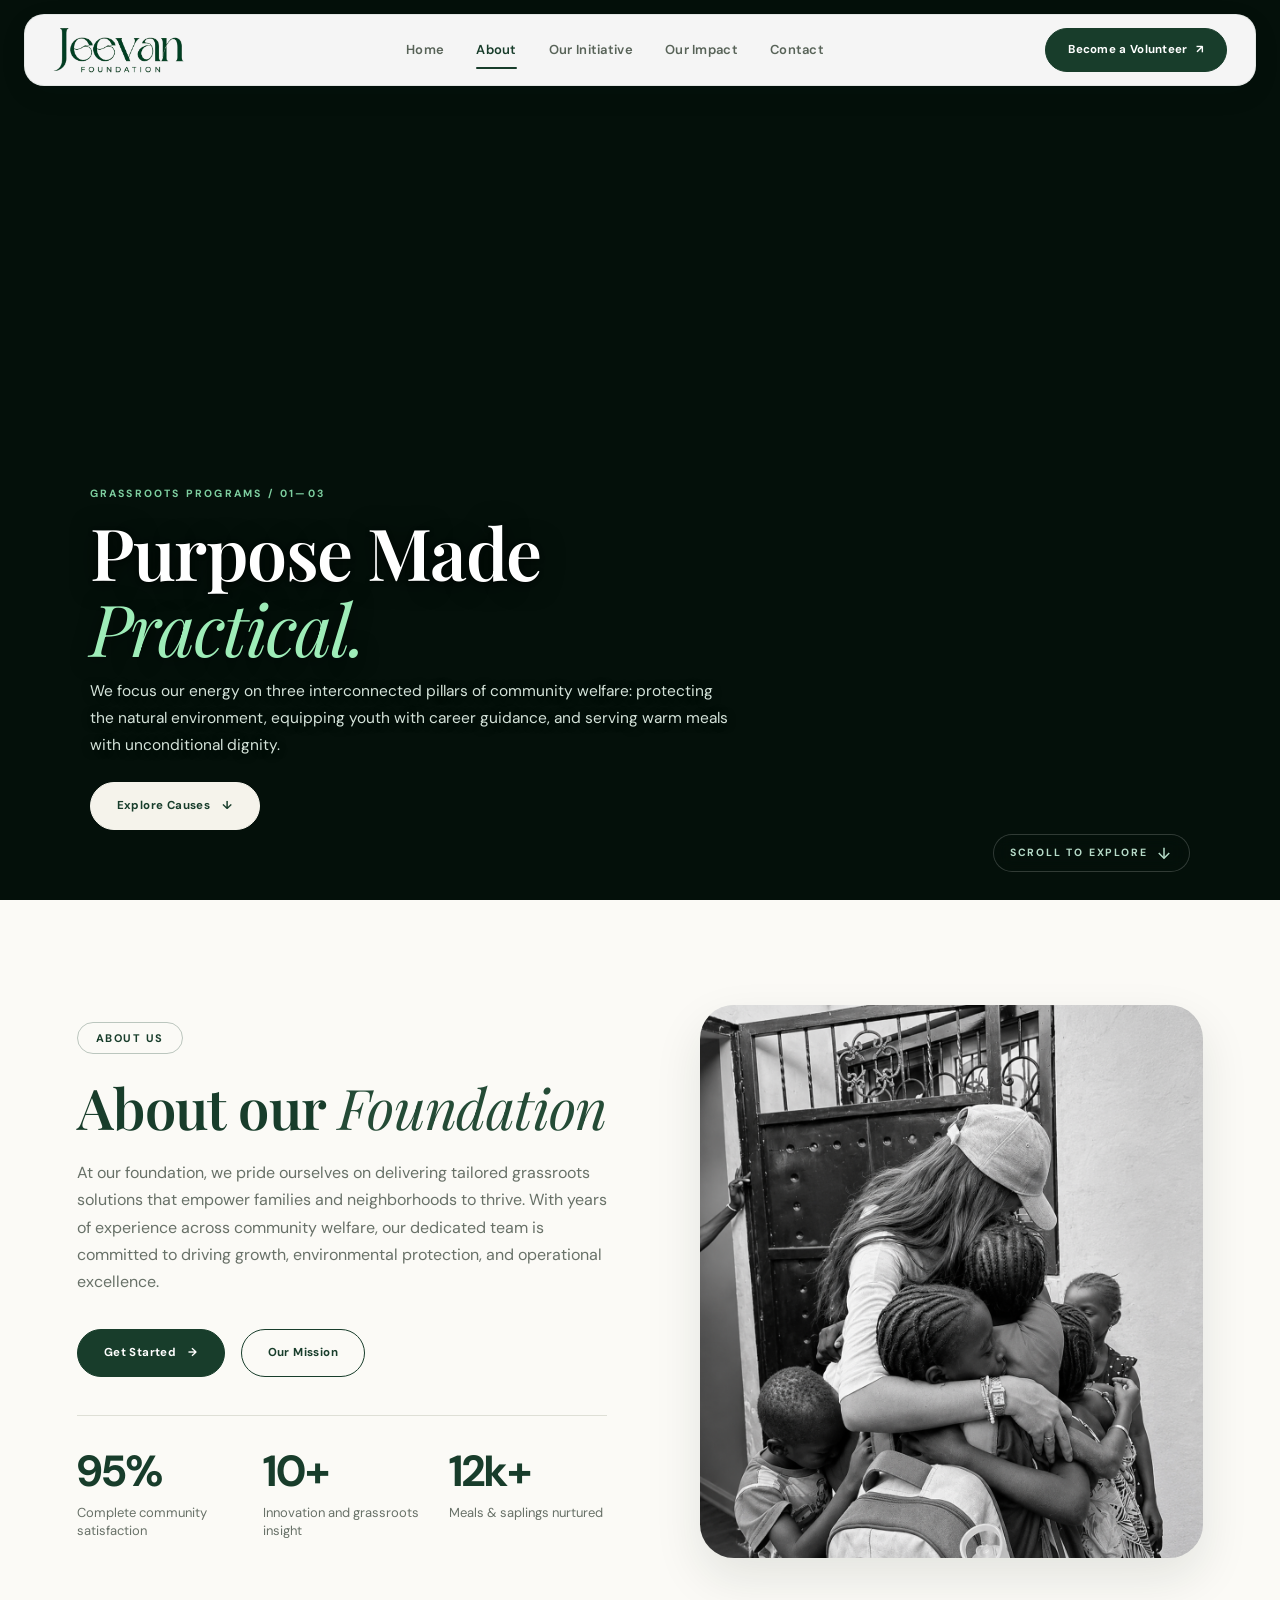
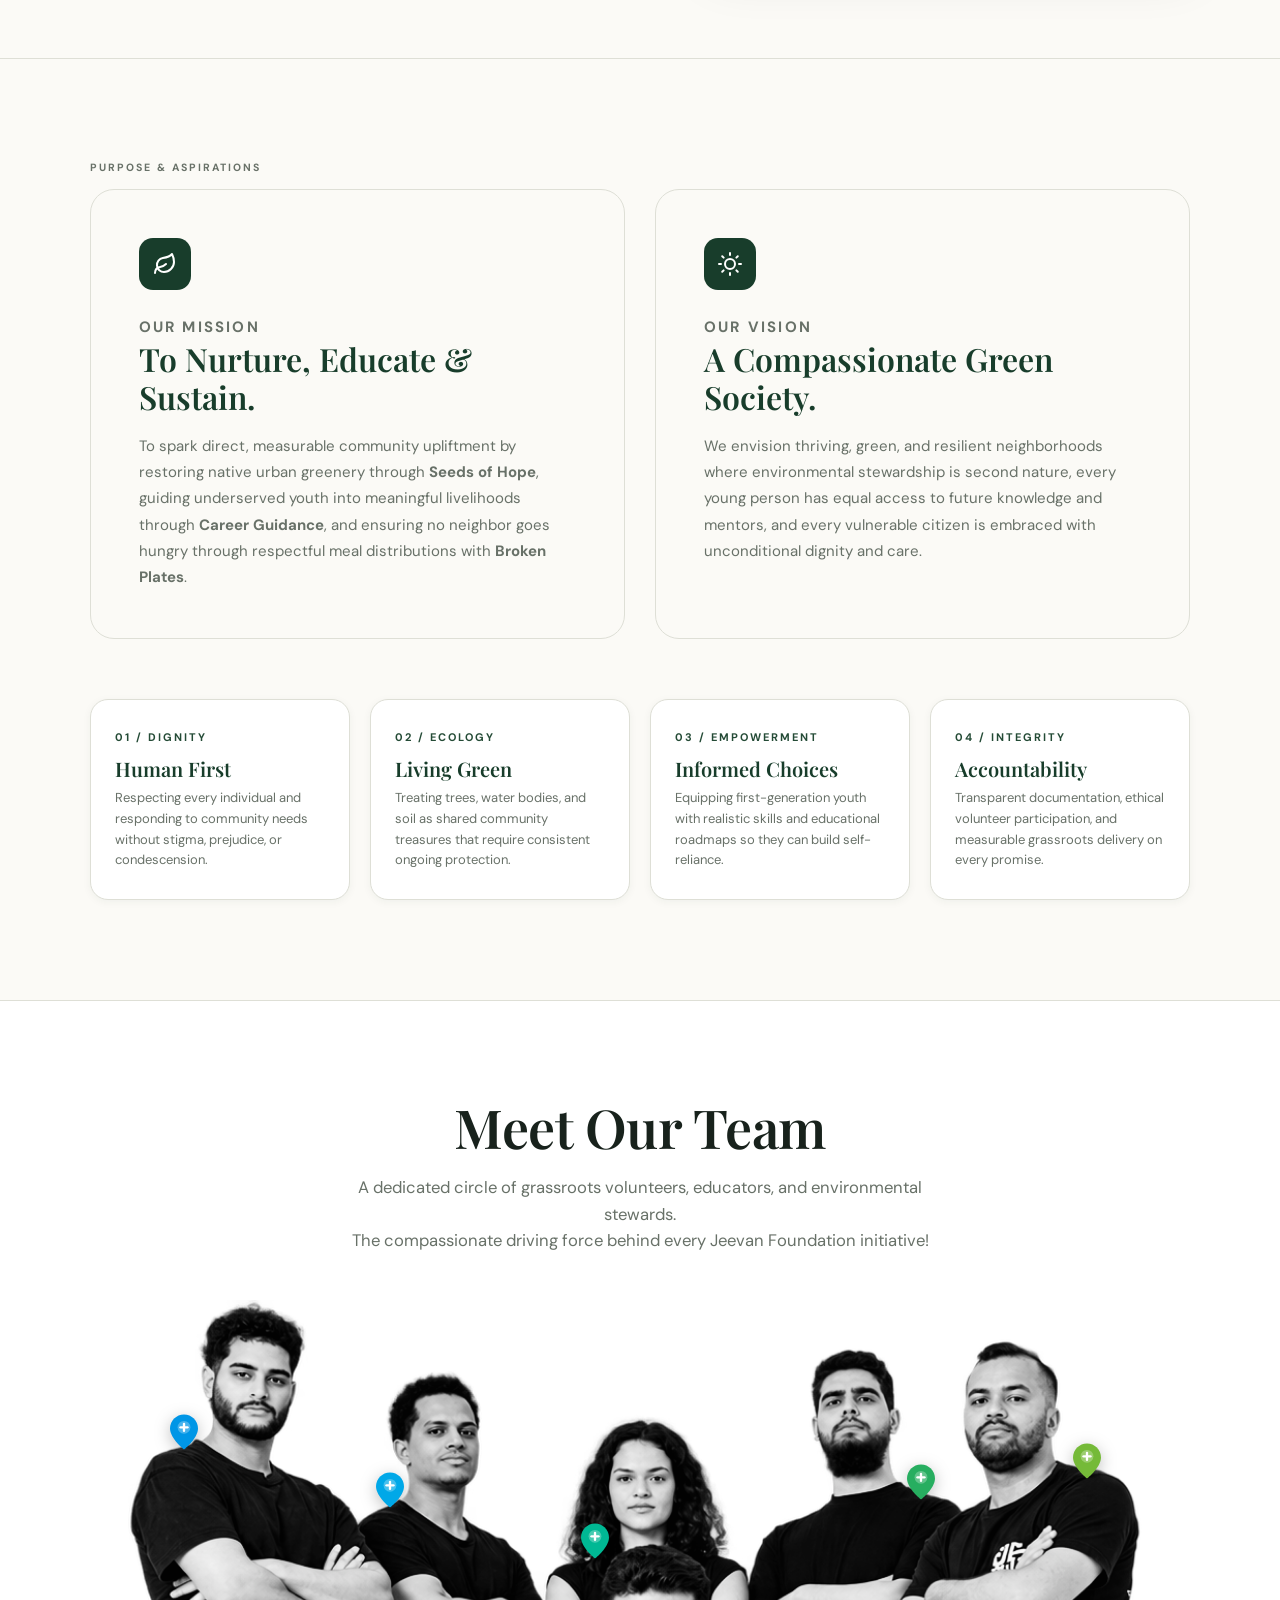
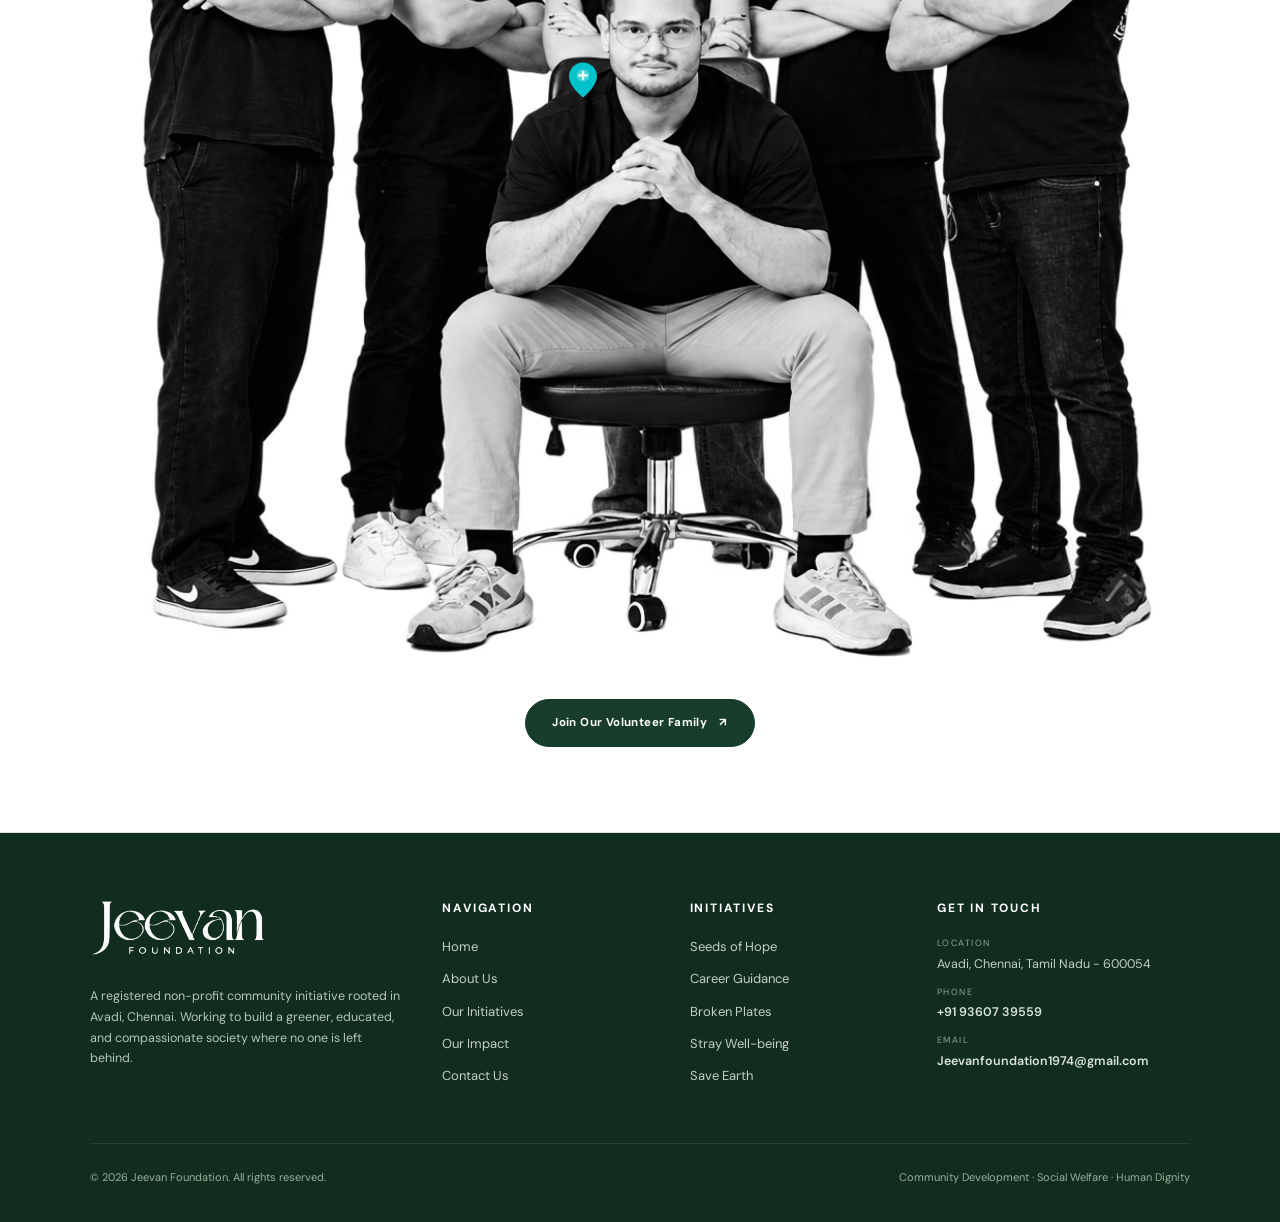
==== commit dbd45465: "Initial Commit" ====
--- a/about.html
+++ b/about.html
@@ -774,10 +774,11 @@
   <div class="footer-col">
     <h4>Initiatives</h4>
     <div class="footer-col-links">
-      <a href="service.html#seeds">Seeds of Hope</a>
-      <a href="service.html#career">Career Guidance</a>
-      <a href="service.html#broken-plates">Broken Plates</a>
-      <a href="index.html#birthdays">Birthday Celebrations</a>
+      <a href="service.html#projects">Seeds of Hope</a>
+      <a href="service.html#projects">Career Guidance</a>
+      <a href="service.html#projects">Broken Plates</a>
+      <a href="service.html#projects">Stray Well-being</a>
+      <a href="service.html#projects">Save Earth</a>
     </div>
   </div>
   <div class="footer-col">
--- a/src/css/styles.css
+++ b/src/css/styles.css
@@ -1172,9 +1172,9 @@
   width: 100%;
   height: 100%;
   object-fit: cover;
-  object-position: center center;
+  object-position: right bottom;
   display: block;
-  filter: brightness(0.78) saturate(0.85);
+  filter: brightness(0.85) saturate(0.9);
 }
 .volunteer-banner h2 {
   font: 500 clamp(32px, 4.4vw, 50px) / 1.15 var(--serif);
@@ -2285,15 +2285,21 @@
    ========================================================================== */
 .contact-grid {
   display: grid;
-  grid-template-columns: 1fr 1.3fr;
+  grid-template-columns: minmax(0, 1fr) minmax(0, 1.3fr);
   gap: 60px;
   align-items: start;
+  width: 100%;
+  max-width: 100%;
+  min-width: 0;
 }
 .contact-info-panel {
   background: var(--cream);
   border-radius: 24px;
   padding: 45px;
   border: 1px solid rgba(24, 61, 43, 0.08);
+  min-width: 0;
+  max-width: 100%;
+  box-sizing: border-box;
 }
 .contact-info-panel h3 {
   font: 600 28px var(--serif);
@@ -2309,6 +2315,8 @@
   display: flex;
   gap: 16px;
   margin-bottom: 24px;
+  min-width: 0;
+  max-width: 100%;
 }
 .contact-icon {
   width: 44px;
@@ -2321,6 +2329,12 @@
   justify-content: center;
   flex-shrink: 0;
   font-size: 18px;
+}
+.contact-text {
+  min-width: 0;
+  flex: 1;
+  overflow-wrap: break-word;
+  word-break: break-word;
 }
 .contact-text label {
   font-size: 10px;
@@ -2336,6 +2350,8 @@
   font-size: 14.5px;
   color: var(--forest);
   font-weight: 600;
+  overflow-wrap: break-word;
+  word-break: break-word;
 }
 .contact-text a:hover {
   text-decoration: underline;
@@ -2370,6 +2386,10 @@
   padding: 48px;
   border: 1px solid var(--line);
   box-shadow: var(--shadow-sm);
+  min-width: 0;
+  max-width: 100%;
+  box-sizing: border-box;
+  overflow: hidden;
 }
 .contact-form-card h3 {
   font: 600 28px var(--serif);
@@ -2398,6 +2418,9 @@
 }
 .form-control {
   width: 100%;
+  max-width: 100%;
+  min-width: 0;
+  box-sizing: border-box;
   padding: 13px 18px;
   border-radius: 12px;
   border: 1.5px solid var(--line);
@@ -2406,6 +2429,10 @@
   color: var(--ink);
   background: var(--paper);
   transition: border-color 0.2s, box-shadow 0.2s;
+}
+select.form-control {
+  max-width: 100%;
+  text-overflow: ellipsis;
 }
 .form-control:focus {
   outline: none;
@@ -2436,6 +2463,18 @@
   line-height: 1.5;
 }
 .form-success-banner.visible { display: block; }
+.form-server-error-banner {
+  display: none;
+  background: #fdf2f2;
+  border: 1.5px solid #e05252;
+  color: #9b1c1c;
+  padding: 18px 22px;
+  border-radius: 14px;
+  margin-bottom: 25px;
+  font-size: 14px;
+  line-height: 1.5;
+}
+.form-server-error-banner.visible { display: block; }
 .map-section {
   border-radius: 24px;
   overflow: hidden;
@@ -2635,7 +2674,7 @@
   .cause-media img { height: 360px; }
   .cause-block.reverse .cause-media { order: initial; }
   .cause-block.reverse .cause-info { order: initial; }
-  .contact-grid { grid-template-columns: 1fr; gap: 40px; }
+  .contact-grid { grid-template-columns: minmax(0, 1fr); gap: 40px; width: 100%; max-width: 100%; min-width: 0; }
   .journal-grid { grid-template-columns: 1fr; gap: 30px; }
   .site-footer { grid-template-columns: 1fr 1fr; gap: 30px; }
   /* Story section tablet */
@@ -2643,9 +2682,10 @@
   .story-visual-col { order: -1; }
   .story-img-primary { aspect-ratio: 16 / 9; }
   /* Volunteer banner tablet */
-  .volunteer-banner { grid-template-columns: 1fr; }
-  .volunteer-banner-visual { width: 100%; height: 260px; border-radius: 0 0 28px 28px; }
-  .volunteer-banner-visual::before { background: linear-gradient(to bottom, #0f281c 0%, transparent 50%); }
+  .volunteer-banner { grid-template-columns: 1fr; padding: 0; overflow: hidden; }
+  .volunteer-banner-content { padding: 55px 7% 28px; }
+  .volunteer-banner-visual { width: 100%; height: 320px; border-radius: 0 0 28px 28px; margin: 0; overflow: hidden; }
+  .volunteer-banner-visual img { object-position: right bottom; }
 }
 
 @media (max-width: 680px) {
@@ -2664,13 +2704,17 @@
   .footer-logo { height: 50px; max-width: 150px; }
   .menu-toggle {
     display: block;
+    order: 3;
+    margin-left: 8px;
+    margin-right: 0;
+    font-size: 22px;
+  }
+  .header-volunteer-btn {
+    order: 2;
     margin-left: auto;
-    margin-right: 10px;
-    font-size: 22px;
-  }
-  .header-volunteer-btn {
     padding: 8px 14px;
     font-size: 10.5px;
+    white-space: nowrap;
   }
   .main-nav {
     display: none;
@@ -2793,7 +2837,8 @@
     margin: 18px auto 16px;
     order: -1;
   }
-  .volunteer-banner { padding: 45px 6%; border-radius: 20px; }
+  .volunteer-banner { padding: 0; border-radius: 24px; overflow: hidden; }
+  .volunteer-banner-content { padding: 44px 6% 22px; }
   .volunteer-banner h2 { font-size: 32px; }
   .volunteer-banner .btn-group { flex-direction: column; width: 100%; }
   .volunteer-banner .btn-group .button { width: 100%; justify-content: center; }
@@ -2831,7 +2876,46 @@
   .event-img { height: 200px; min-height: 0; }
   .event-info { padding: 22px; }
   .testimonial-card { padding: 32px 22px; }
-  .contact-info-panel, .contact-form-card { padding: 30px 20px; border-radius: 18px; }
+  .contact-grid {
+    grid-template-columns: minmax(0, 1fr);
+    width: 100%;
+    max-width: 100%;
+    min-width: 0;
+    gap: 32px;
+  }
+  .contact-info-panel, .contact-form-card {
+    padding: 28px 18px;
+    border-radius: 18px;
+    width: 100%;
+    max-width: 100%;
+    min-width: 0;
+    box-sizing: border-box;
+    overflow: hidden;
+  }
+  .contact-item-row {
+    min-width: 0;
+    max-width: 100%;
+  }
+  .contact-text {
+    min-width: 0;
+    flex: 1;
+    overflow-wrap: break-word;
+    word-break: break-word;
+  }
+  #contact-form, .form-group {
+    width: 100%;
+    max-width: 100%;
+    min-width: 0;
+  }
+  .form-control {
+    width: 100%;
+    max-width: 100%;
+    min-width: 0;
+  }
+  select.form-control {
+    max-width: 100%;
+    text-overflow: ellipsis;
+  }
   .site-footer { grid-template-columns: 1fr; gap: 28px; padding: 50px 6% 30px; }
   .story-modal-panel { padding: 30px 20px; }
   /* Story section mobile */
@@ -2842,100 +2926,69 @@
   .story-floating-quote { padding: 16px; }
   .story-bottom-row { flex-direction: column; align-items: flex-start; gap: 14px; }
   /* Volunteer banner mobile */
-  .volunteer-banner-visual { height: 200px; }
-  .volunteer-banner-content { padding: 45px 6%; }
+  .volunteer-banner-visual {
+    width: 100%;
+    height: 300px;
+    margin: 0;
+    padding: 0;
+    border-radius: 0 0 24px 24px;
+    overflow: hidden;
+    display: block;
+  }
+  .volunteer-banner-visual img {
+    width: 100%;
+    height: 100%;
+    object-fit: cover;
+    object-position: right bottom;
+  }
+}
+
+@media (max-width: 480px) {
+  .site-header {
+    padding: 0 12px;
+  }
+  .nav-logo {
+    height: 32px;
+    max-width: 105px;
+  }
+  .header-volunteer-btn {
+    padding: 7px 10px;
+    font-size: 9.5px;
+    gap: 4px;
+  }
+  .section-wrap {
+    padding: 45px 4%;
+  }
+  .volunteer-banner {
+    padding: 0;
+    border-radius: 20px;
+    overflow: hidden;
+  }
+  .volunteer-banner-content {
+    padding: 34px 5% 18px;
+  }
+  .volunteer-banner-visual {
+    width: 100%;
+    height: 270px;
+    margin: 0;
+    padding: 0;
+    border-radius: 0 0 20px 20px;
+    overflow: hidden;
+  }
+  .volunteer-banner-visual img {
+    object-position: right bottom;
+  }
+  .contact-info-panel, .contact-form-card {
+    padding: 22px 14px;
+    border-radius: 16px;
+  }
+  .form-control {
+    padding: 11px 13px;
+    font-size: 13.5px;
+  }
 }
 
 @media (prefers-reduced-motion: reduce) {
   html { scroll-behavior: auto; }
   *, *:before, *:after { transition: none !important; animation: none !important; }
 }
-
-
-
-/* ============================================================
-   NARRATIVE QUOTE
-   ============================================================ */
-.narrative-quote {
-    padding: 120px 0;
-    text-align: center;
-}
-
-.quote-pith h2 {
-    font-size: clamp(1.8rem, 4vw, 3rem);
-    max-width: 900px;
-    margin: 0 auto 24px;
-    line-height: 1.35;
-}
-
-.attribution {
-    font-family: var(--font-sans);
-    text-transform: uppercase;
-    letter-spacing: 3px;
-    font-size: 0.85rem;
-    color: var(--text-muted);
-}
-
-/* ============================================================
-   HORIZONTAL SCROLL
-   ============================================================ */
-.horizontal-scroll-container {
-    height: 100vh;
-    overflow: hidden;
-    background: var(--text-main);
-    color: var(--white);
-    display: flex;
-    align-items: center;
-}
-
-.horizontal-inner {
-    display: flex;
-    gap: 120px;
-    padding: 0 10vw;
-    width: fit-content;
-}
-
-.horizontal-item {
-    flex-shrink: 0;
-    width: 560px;
-    display: flex;
-    flex-direction: column;
-    gap: 28px;
-}
-
-.item-visual {
-    height: 380px;
-    border-radius: 20px;
-    overflow: hidden;
-    filter: grayscale(1) brightness(0.8);
-    transition: filter 0.5s ease;
-}
-
-.horizontal-item:hover .item-visual {
-    filter: grayscale(0) brightness(1);
-}
-
-.item-visual img {
-    width: 100%;
-    height: 100%;
-    object-fit: cover;
-    transition: transform 0.8s var(--ease-out-expo);
-}
-
-.horizontal-item:hover img {
-    transform: scale(1.08);
-}
-
-.item-copy .tag {
-    font-size: 0.75rem;
-    text-transform: uppercase;
-    letter-spacing: 2px;
-    color: var(--primary);
-    margin-bottom: 10px;
-    display: block;
-}
-
-.item-copy h3 {
-    font-size: 2rem;
-    margin-bottom: 12px;
-}
